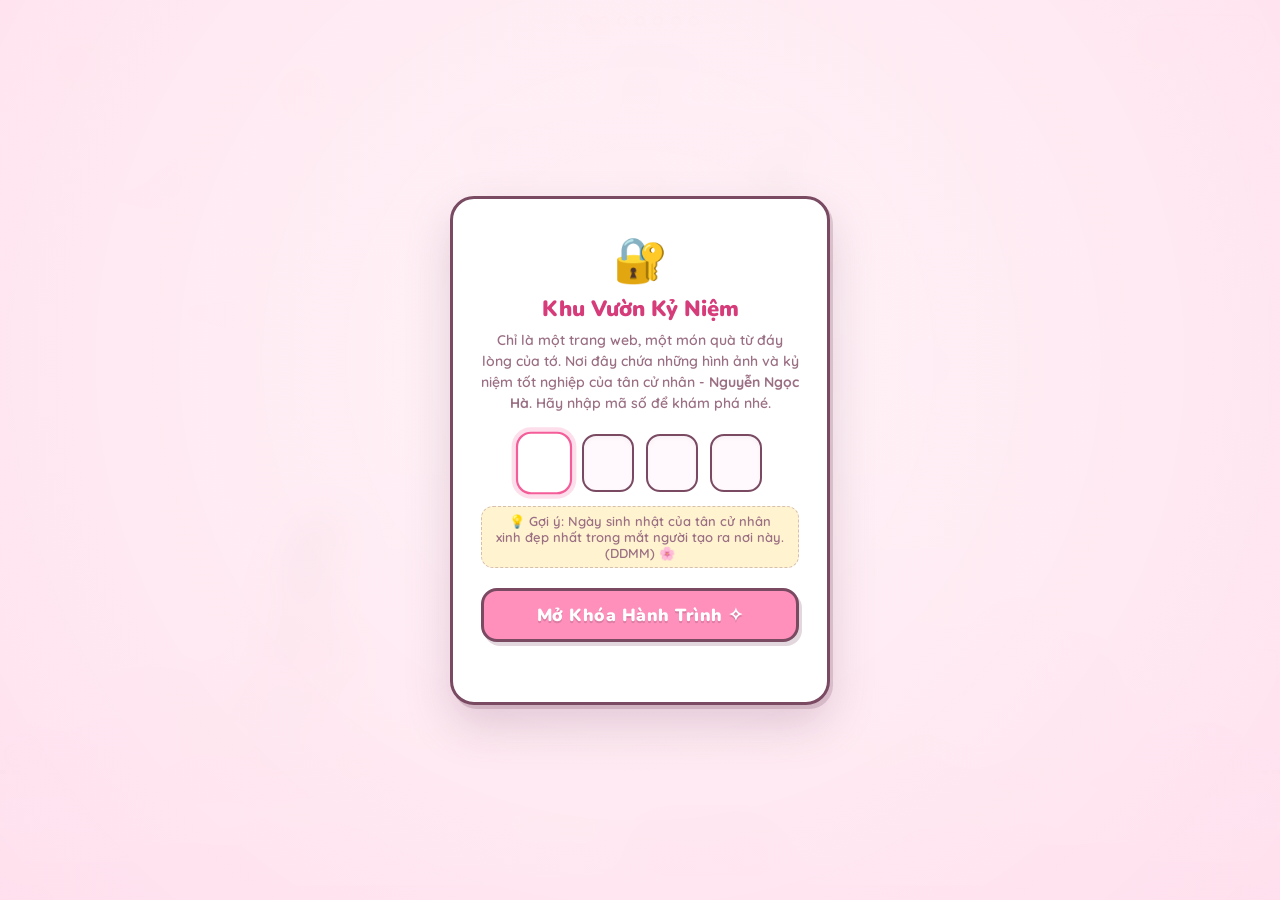
==== index.html @ 5613ce98 "Update 90%" ====
<!DOCTYPE html>
<html lang="vi">
<head>
<meta charset="UTF-8">
<meta name="viewport" content="width=device-width, initial-scale=1.0, maximum-scale=1.0, user-scalable=no">
<title>Chúc mừng tốt nghiệp — Nguyễn Ngọc Hà! 🎓</title>
<script src="photos_bundle.js"></script>
<style>
  @import url('https://fonts.googleapis.com/css2?family=Baloo+2:wght@500;600;700;800&family=Nunito:wght@600;700;800;900&family=Quicksand:wght@500;600;700&display=swap');
  :root{ 
    --rose:#f45d99; --rose-deep:#d63b7a; --ink:#6b3a52; --ink-soft:#9b6f83;
    --ink-line:#7a4a63; --sticker:3px 4px 0 rgba(122,74,99,.22); 
  }
  *{box-sizing:border-box; margin:0; padding:0; -webkit-tap-highlight-color: transparent;}
  html,body{height:100%; width:100%; overflow:hidden;}
  body{ 
    font-family:'Quicksand','Nunito','Segoe UI',system-ui,-apple-system,'Noto Sans',sans-serif; color:var(--ink);
    background:
      radial-gradient(circle at 20% 24%, rgba(255,255,255,.55) 0 2px, transparent 3px) 0 0/28px 28px,
      linear-gradient(180deg,#fff9f4 0%,#ffeef6 46%,#ffe1ee 100%);
    user-select: none; -webkit-user-select: none;
  }
  h1,#title,#bookView h2,.btn,.passcode-btn,.passcode-title{ font-family:'Nunito','Baloo 2','Quicksand',sans-serif; font-weight:800; }
  canvas.fx{position:fixed; inset:0; width:100%; height:100%; pointer-events:none}
  #petals{z-index:2}
  #interactiveCanvas{position:fixed; inset:0; width:100%; height:100%; pointer-events:none; z-index:40}
  #confetti{z-index:45}

  /* ===== Passcode Gate Modal ===== */
  #passcodeGate{
    position:fixed; inset:0; z-index:9999;
    background:radial-gradient(circle at 50% 40%, rgba(255,245,248,0.94), rgba(255,225,238,0.98));
    backdrop-filter:blur(18px); -webkit-backdrop-filter:blur(18px);
    display:flex; flex-direction:column; align-items:center; justify-content:center;
    padding:20px; text-align:center;
    transition:opacity 0.5s ease;
  }
  #passcodeGate.unlocked{
    opacity:0; pointer-events:none;
  }
  .passcode-card{
    background:#fff; border:3px solid var(--ink-line);
    border-radius:24px; padding:32px 28px; width:100%; max-width:380px;
    box-shadow:0 20px 45px rgba(122,74,99,0.22), var(--sticker);
    display:flex; flex-direction:column; align-items:center; position:relative;
    animation:cardPopIn 0.5s cubic-bezier(0.18, 0.9, 0.32, 1.2);
  }
  .passcode-icon{font-size:44px; margin-bottom:8px; animation:lockBounce 2.4s ease-in-out infinite;}
  .passcode-title{font-size:22px; font-weight:900; color:var(--rose-deep); margin-bottom:6px;}
  .passcode-desc{font-size:14px; color:var(--ink-soft); line-height:1.5; margin-bottom:20px; font-weight:600;}
  
  .passcode-input-wrap{
    display:flex; gap:12px; justify-content:center; margin-bottom:14px;
  }
  .pin-digit{
    width:52px; height:58px; font-size:26px; font-weight:800; text-align:center;
    font-family:'Nunito','Quicksand',sans-serif;
    border:2.5px solid var(--ink-line); border-radius:14px; color:var(--rose-deep);
    background:#fff8fc; outline:none; transition:all 0.2s ease;
    box-shadow:inset 0 2px 4px rgba(0,0,0,0.04);
  }
  .pin-digit:focus{
    border-color:var(--rose); background:#fff; transform:scale(1.08);
    box-shadow:0 0 0 4px rgba(244,93,153,0.2);
  }
  .passcode-hint{
    font-size:13px; color:var(--ink-soft); margin-bottom:20px; font-weight:600;
    background:rgba(255,224,138,0.4); padding:6px 14px; border-radius:12px;
    border:1.2px dashed rgba(122,74,99,0.3);
  }
  .passcode-btn{
    width:100%; background:#ff8fbb; color:#fff; font-size:17.5px; font-weight:900;
    padding:12px 20px; border:3px solid var(--ink-line); border-radius:16px;
    cursor:pointer; box-shadow:var(--sticker); transition:all 0.15s ease;
    letter-spacing:0.5px; text-shadow:0 1.5px 0 rgba(122,74,99,.28);
  }
  .passcode-btn:hover{transform:translate(-1px,-2px); box-shadow:5px 7px 0 rgba(122,74,99,.22);}
  .passcode-btn:active{transform:translate(2px,3px); box-shadow:1px 1px 0 rgba(122,74,99,.22);}
  .passcode-err{
    color:#e03131; font-size:13px; font-weight:700; margin-top:10px; min-height:18px;
  }
  .shake{animation:shakeErr 0.45s cubic-bezier(0.36, 0.07, 0.19, 0.97) both;}
  @keyframes shakeErr{
    10%, 90% { transform: translate3d(-2px, 0, 0); }
    20%, 80% { transform: translate3d(4px, 0, 0); }
    30%, 50%, 70% { transform: translate3d(-6px, 0, 0); }
    40%, 60% { transform: translate3d(6px, 0, 0); }
  }
  @keyframes lockBounce{
    0%, 100%{ transform:translateY(0) scale(1); }
    50%{ transform:translateY(-6px) scale(1.05); }
  }
  @keyframes cardPopIn{
    0%{ transform:scale(0.8) translateY(30px); opacity:0; }
    100%{ transform:scale(1) translateY(0); opacity:1; }
  }

  /* ===== World & Multi-layered Parallax Background ===== */
  #world{position:fixed; inset:0; z-index:5}
  
  /* Distant City Skyline (Dãy nhà cao tầng thành phố pastel hiện đại trôi parallax) */
  #citySkyline{
    position:absolute; bottom:126px; left:0; width:200%; height:135px;
    opacity:0.45; z-index:1; pointer-events:none; display:flex; align-items:flex-end;
  }
  #world.moving #citySkyline{animation:cityDrift 36s linear infinite}
  .skyline-track{display:flex; align-items:flex-end; gap:16px; padding-right:16px;}
  .building{
    background:linear-gradient(180deg, #fcd5e5 0%, #f7bed6 100%);
    border:2px solid rgba(122,74,99,0.3); border-bottom:none;
    border-radius:6px 6px 0 0; position:relative;
    box-shadow:inset 0 0 10px rgba(255,255,255,0.6);
  }
  .building::after{
    content:''; position:absolute; inset:8px 6px 0 6px;
    background:repeating-linear-gradient(180deg, #fff 0 4px, transparent 4px 12px),
               repeating-linear-gradient(90deg, #fff 0 5px, transparent 5px 12px);
    opacity:0.6;
  }
  
  /* Distant Pastel Hills (Tầng đồi xa trôi êm ái) */
  #distantHills{
    position:absolute; bottom:125px; left:0; width:240%; height:85px;
    background:
      radial-gradient(ellipse 260px 70px at 15% 100%, #ffd4e5 98%, transparent 100%),
      radial-gradient(ellipse 340px 85px at 45% 100%, #ffe2ee 98%, transparent 100%),
      radial-gradient(ellipse 280px 75px at 75% 100%, #ffd4e5 98%, transparent 100%),
      radial-gradient(ellipse 320px 80px at 105% 100%, #ffe2ee 98%, transparent 100%);
    opacity:0.55; z-index:2; pointer-events:none;
  }
  #world.moving #distantHills{animation:hillsDrift 28s linear infinite}
  
  /* Hàng hoa cỏ trôi đồng bộ theo nhịp bước chân */
  #scenery{position:absolute; bottom:120px; left:0; width:max-content; height:70px; display:flex;
    align-items:flex-end; white-space:nowrap; opacity:.95; will-change:transform; z-index:3;}
  .scenery-track{display:inline-flex; align-items:flex-end; gap:60px; padding-right:60px; font-size:34px;}
  #world.moving #scenery{animation:sceneryLoop 12s linear infinite}
  
  /* Mặt đường và vạch kẻ trắng trôi khớp với bước tiếp đất */
  #road{position:absolute; bottom:0; left:0; right:0; height:130px; z-index:4;
    background:linear-gradient(180deg,#ffd8e6,#ffb8d4 70%,#f09dbf 100%); 
    border-top:4px dashed var(--ink-line);
    box-shadow:inset 0 10px 20px rgba(214,59,122,0.12);}
  #road:before{content:''; position:absolute; top:48px; left:0; right:0; height:6px;
    background:repeating-linear-gradient(90deg,#fff 0 30px,transparent 30px 70px); opacity:.85}
  #world.moving #road:before{animation:roadDash 1.32s linear infinite}

  /* ===== Characters ===== */
  #girl{position:fixed; bottom:118px; left:20%; height:268px; z-index:14; cursor:pointer;
    transition:left 1.6s cubic-bezier(.42,0,.35,1), height .5s ease, opacity .9s ease; touch-action: manipulation;
    transform-origin: 50% 90%; will-change: transform;}
  #girl.grad{height:308px}
  #girl img,#dog img,#crowd img,#arch img{height:100%; display:block;
    filter:drop-shadow(0 10px 10px rgba(214,59,122,.2)); transition: transform 0.2s ease;}
  
  /* Natural walk cycles (Bước đi nhún nhẹ nhàng, khớp chuẩn với 6 khung hình sprite) */
  #girl.walkbob{animation:girlStep .66s linear infinite}
  #dog.walkbob{animation:dogTrot .33s ease-in-out infinite alternate}
  
  #dog{position:fixed; bottom:120px; left:12%; height:110px; z-index:14; cursor:pointer;
    transition:left 1.6s cubic-bezier(.42,0,.35,1); touch-action: manipulation;
    transform-origin: 50% 90%; will-change: transform;}
  #dog.jump{animation:dogHop 0.5s ease;}
  #girl.cheer{animation:girlCheer 0.6s ease;}

  /* Dấu chân 🐾 & bụi hồng bay lên theo từng bước chân */
  .paw{
    position:fixed; z-index:25; pointer-events:none;
    animation:pawFade 1s cubic-bezier(0.2, 0.8, 0.2, 1) forwards;
    filter:drop-shadow(0 2px 4px rgba(214,59,122,0.3));
    user-select:none;
  }
  .paw.dust{
    width:14px; height:14px; border-radius:50%;
    background:radial-gradient(circle, #ff85a2 0%, #ffc2da 45%, rgba(255,194,218,0) 80%);
  }
  @keyframes pawFade{
    0%   { transform: translate(0, 0) scale(0.6) rotate(0deg); opacity: 0.95; }
    40%  { transform: translate(-8px, -6px) scale(1.1) rotate(-8deg); opacity: 0.85; }
    100% { transform: translate(-20px, -18px) scale(1.3) rotate(-15deg); opacity: 0; }
  }

  /* Floating Popups (Barks, Hearts, Cap toss) */
  .pop-tag{
    position:absolute; font-family:'Baloo 2', cursive; font-weight:800;
    pointer-events:none; z-index:35; animation:floatFade 1.2s cubic-bezier(0.2, 0.8, 0.2, 1) forwards;
    white-space:nowrap; text-shadow:0 2px 8px rgba(255,255,255,0.8);
  }
  @keyframes floatFade{
    0%{ transform:translateY(0) scale(0.6); opacity:0; }
    30%{ transform:translateY(-20px) scale(1.1); opacity:1; }
    100%{ transform:translateY(-65px) scale(1); opacity:0; }
  }

  /* ===== Party (arch + crowd + text + University Campus) ===== */
  #party{position:fixed; bottom:0; right:0; width:min(720px,66vw); height:100%; z-index:12;
    transform:translateX(115%); opacity:0; pointer-events:none;
    transition:transform 1.7s cubic-bezier(.3,.7,.3,1), opacity .7s ease}
  #party.show{transform:translateX(0); opacity:1}
  
  /* University Campus Building (Tòa nhà trường đại học ở hậu cảnh) */
  #campusBuilding{
    position:absolute; bottom:128px; left:50%; transform:translateX(-50%);
    width:360px; height:220px; z-index:0; pointer-events:none;
    background:linear-gradient(180deg, #fff0f6 0%, #fbd5e5 100%);
    border:3px solid var(--ink-line); border-bottom:none;
    border-radius:14px 14px 0 0; box-shadow:0 10px 25px rgba(214,59,122,0.15);
  }
  .campus-windows{
    position:absolute; inset:20px 18px 10px 18px; display:grid; grid-template-columns:repeat(5, 1fr); gap:12px;
  }
  .c-win{
    background:#fff; border:2px solid var(--ink-line); border-radius:8px 8px 0 0;
    box-shadow:inset 0 0 4px rgba(214,59,122,0.2);
  }
  
  #arch{position:absolute; bottom:145px; left:50%; transform:translateX(-50%); height:424px; z-index:1}
  #crowd{position:absolute; bottom:118px; left:50%; transform:translateX(-50%); height:300px; z-index:2}
  #archText{position:absolute; bottom:405px; left:50%; transform:translateX(-50%); z-index:3;
    background:#fff; padding:7px 22px; white-space:nowrap;
    border-radius:16px 22px 15px 20px/20px 15px 22px 16px;
    font-weight:800; color:var(--rose-deep); font-size:clamp(16px,2.2vw,24px);
    box-shadow:var(--sticker); border:3px solid var(--ink-line)}
  #giftBook{position:fixed; bottom:190px; left:60%; height:66px; z-index:15; opacity:0; cursor:pointer;
    transition:left 1.4s cubic-bezier(.4,0,.4,1), bottom 1.4s ease, opacity .4s ease, transform .2s ease;
    font-size:52px; filter:drop-shadow(0 8px 10px rgba(214,59,122,.3))}
  #giftBook:hover{transform:scale(1.2) rotate(-8deg);}

  /* ===== Stage text & Floating 3D Milestone Cards ===== */
  #stage{position:fixed; top:0; left:0; right:0; z-index:18; padding:50px 20px 0;
    display:flex; flex-direction:column; align-items:center; text-align:center;
    pointer-events:none; transition:opacity .35s ease}
  #stage.fade{opacity:0}
  
  /* Khung chứa nội dung sân khấu (Trên Desktop giữ nguyên không nền, siêu thoáng) */
  #stageCardWrap{
    display:flex; flex-direction:column; align-items:center; width:100%;
    pointer-events:auto;
  }
  
  .year-badge{display:inline-block; background:#fff; color:var(--rose-deep); font-weight:700;
    padding:4px 16px; border:2px solid var(--ink-line);
    border-radius:14px; font-size:13px; margin-bottom:6px;
    box-shadow:0 2px 4px rgba(122,74,99,0.1)}
  #emoji{font-size:42px; line-height:1; margin-bottom:4px; filter:drop-shadow(0 4px 8px rgba(214,59,122,.2))}
  #label{font-size:11.5px; letter-spacing:2px; text-transform:uppercase; color:var(--rose);
    font-weight:700; margin-bottom:4px}
  #title{font-size:clamp(20px,4vw,34px); color:var(--rose-deep); line-height:1.3; margin-bottom:6px;
    text-shadow:0 2px 0 rgba(255,255,255,.8)}
  #desc{font-size:clamp(13.5px,1.9vw,16px); color:var(--ink-soft); max-width:480px; line-height:1.55}

  /* ===== Responsive Breakpoints (Mobile & Tablet Optimization) ===== */
  @media (max-width: 680px) {
    /* Đưa mây và cầu vồng lên cao, không chạm vào vùng chữ */
    .cloud:nth-child(4){top:2% !important; left:2% !important; width:90px !important; opacity:0.6;}
    .cloud:nth-child(5){display:none !important;} /* Ẩn bớt mây để mobile thoáng đãng */
    .cloud:nth-child(6){top:5% !important; right:3% !important; width:80px !important; opacity:0.5;}
    #sun{width:44px; top:8px; left:8px;}
    #rainbow{width:90px; height:45px; top:8px; right:2%; opacity:0.35;}
    #balloon{display:none;}
    
    #stage{padding-top:44px; padding-left:10px; padding-right:10px;}
    #stage-card-wrap{
      padding:10px 14px 14px; border-radius:20px;
      background:rgba(255, 246, 249, 0.85);
      box-shadow:0 8px 20px rgba(214, 59, 122, 0.1);
    }
    #emoji{font-size:34px; margin-bottom:2px;}
    #label{font-size:10.5px; margin-bottom:3px;}
    #title{font-size:clamp(17px, 4.4vw, 21px); line-height:1.3; margin-bottom:6px;}
    #desc{font-size:13px; line-height:1.45;}
    .year-badge{font-size:11.5px; padding:3px 12px; margin-bottom:4px;}
    
    /* 3D Airplane Banner on Mobile */
    #stageIllustration{margin-top:4px; width:100%;}
    .sky-plane-banner-wrap{transform:scale(0.85); transform-origin:center top;}
    .sky-airplane-leader{right:-64px; top:-16px;}
    .sky-airplane{width:56px; height:38px;}
    .plane-tow-rope{width:22px; height:16px;}
    .plane-banner-body{gap:6px; padding:6px 8px; border-radius:12px;}
    .banner-tail{left:-16px; width:16px; height:22px;}
    .milestone-polaroid{width:82px; height:116px; padding:4px; border-width:2px; border-radius:8px;}
    .milestone-polaroid::before{font-size:10px; top:-6px;}
    
    #album{grid-template-columns:repeat(3,1fr); gap:5px; max-width:300px; margin-top:8px;}
    .photo{font-size:10px; padding:3px;}
    .photo::before{font-size:10px; top:-3px;}
    
    /* Road & Characters */
    #road{height:105px;}
    #scenery{bottom:95px; font-size:24px; gap:40px;}
    #citySkyline{bottom:102px; height:90px; opacity:0.35;}
    #distantHills{bottom:100px; height:65px;}
    #girl{height:190px; bottom:95px; left:16%;}
    #girl.grad{height:220px;}
    #dog{height:76px; bottom:95px; left:6%;}
    #giftBook{bottom:165px; font-size:40px;}
    
    #party{width:92vw;}
    #arch{height:320px; bottom:110px;}
    #crowd{height:195px; bottom:100px;}
    #archText{bottom:315px; font-size:13px; padding:4px 12px;}
    #campusBuilding{width:280px; height:180px; bottom:110px;}
    
    #dots{top:10px; gap:5px;}
    #dots .dot{width:7px; height:7px;}
    #music{top:8px; right:8px; padding:5px 10px; font-size:11.5px;}
    
    .nav{bottom:14px; gap:8px;}
    .btn-primary{font-size:14px; padding:9px 18px;}
    .btn-ghost{font-size:13px; padding:7px 14px;}
    
    /* ===== 3D Book on Mobile Screen ===== */
    #bookView{padding:12px;}
    #bookView h2{font-size:19px; margin-bottom:8px;}
    .book-3d-wrapper{width:92vw; height:75vh; max-height:550px;}
    .rbook-hardcover{inset:-4px -6px -6px -4px; border-radius:14px;}
    .rbook-spine{left:-10px; width:14px;}
    .rbook-pages-stack{right:-4px; width:6px;}
    
    .rbook{
      flex-direction:column; border-radius:10px;
      box-shadow:inset 0 0 20px rgba(107, 58, 82, 0.06);
    }
    .rbook::before{display:none;}
    
    .rleft{
      flex:0 0 72px; padding:6px 12px; flex-direction:row; gap:10px;
      border-right:none; border-bottom:2px dashed rgba(214,59,122,0.2);
      box-shadow:none; justify-content:flex-start;
    }
    .rleft .avatar{width:46px; height:46px; font-size:22px; border-width:2px; flex-shrink:0;}
    .rleft .pname{font-size:14.5px; text-align:left; line-height:1.2;}
    .rleft .pnum{font-size:11px; text-align:left; margin-top:2px;}
    .rleft:hover::before{display:none;}
    
    .rright{
      flex:1; padding:16px 14px; justify-content:space-between;
      overflow-y:auto; -webkit-overflow-scrolling:touch; box-shadow:none;
    }
    .rright .quote{font-size:14px; line-height:1.6; color:var(--ink);}
    .rright .sign{margin-top:10px; font-size:13.5px; font-weight:800; color:var(--rose-deep);}
    .rright .cover-title{font-size:19px; line-height:1.3;}
    .rright .cover-sub{font-size:13px; margin-top:6px; line-height:1.5;}
    
    .page-curl-corner{display:none;}
    .close-book-action-btn{
      margin-top:10px; font-size:13px; padding:6px 16px; align-self:center;
    }
  }

  @media (max-width: 380px) {
    #stage{padding-top:36px;}
    #title{font-size:16px;}
    #desc{font-size:12px;}
    .milestone-polaroid{max-width:130px;}
    .milestone-polaroid img{height:72px;}
    #album{max-width:260px; gap:3px;}
    .btn-primary{padding:7px 14px; font-size:13px;}
    .btn-ghost{padding:7px 10px; font-size:12px;}
    .book-3d-wrapper{height:78vh;}
    .rright .quote{font-size:13px;}
  }
  
  /* ===== Airplane Sky Banner Trailer (Dải Banner 3 ảnh Căn Giữa 100% Tuyệt Đối) ===== */
  #stageIllustration{
    margin-top:14px; display:none; pointer-events:auto;
    perspective:1400px; justify-content:center; align-items:center;
    width:100%; position:relative;
  }
  #stageIllustration.show{display:flex;}
  
  .sky-plane-banner-wrap{
    display:flex; align-items:center; justify-content:center;
    position:relative; transform-style:preserve-3d;
    animation:planeFlyIn 1.1s cubic-bezier(0.16, 1, 0.3, 1) forwards;
  }
  
  /* Dải Banner lụa chứa 3 khung ảnh NẰM ĐÚNG CHÍNH GIỮA MÀN HÌNH */
  .plane-banner-body{
    display:flex; align-items:center; justify-content:center;
    gap:14px; padding:10px 14px;
    background:rgba(255, 255, 255, 0.95);
    border:2.5px solid var(--ink-line);
    border-radius:18px;
    box-shadow:0 16px 36px rgba(122,74,99,0.18), var(--sticker);
    position:relative; transform-style:preserve-3d;
    animation:bannerWave 3.5s ease-in-out infinite;
    backdrop-filter:blur(6px);
  }
  
  /* Chiếc máy bay cánh quạt vintage bay phía trên góc phải kéo dải banner */
  .sky-airplane-leader{
    position:absolute; right:-110px; top:-25px;
    display:flex; align-items:center; pointer-events:none;
    z-index:12;
  }
  
  .sky-airplane{
    width:95px; height:64px; flex-shrink:0; position:relative;
    filter:drop-shadow(0 10px 18px rgba(122,74,99,0.25));
    animation:planeHover 2.6s ease-in-out infinite;
    transform-origin:center;
  }
  .sky-airplane svg{width:100%; height:100%; display:block;}
  .plane-propeller{animation:spinPropeller 0.12s linear infinite; transform-origin:82px 28px;}
  
  /* Dây cáp kéo nối góc banner lên máy bay */
  .plane-tow-rope{
    width:42px; height:24px; position:relative; margin-right:-4px;
    flex-shrink:0; transform:rotate(-8deg);
  }
  .plane-tow-rope svg{width:100%; height:100%; overflow:visible;}
  
  /* Đuôi ruy băng bay phấp phới ở cuối dải banner */
  .banner-tail{
    position:absolute; left:-22px; top:50%; transform:translateY(-50%) rotate(180deg);
    width:24px; height:32px;
  }
  
  .milestone-polaroid{
    background:#fff; padding:6px; border:2.5px solid var(--ink-line);
    border-radius:12px 14px 12px 14px; box-shadow:0 8px 20px rgba(122,74,99,0.15);
    transition:transform 0.28s cubic-bezier(0.2, 0.8, 0.2, 1), box-shadow 0.28s ease;
    width:150px; height:195px; display:flex; flex-direction:column; align-items:center;
    position:relative; cursor:pointer; transform-style:preserve-3d;
    will-change:transform;
  }
  .milestone-polaroid:nth-child(1){ transform:rotate(-3deg); }
  .milestone-polaroid:nth-child(2){ transform:rotate(1deg); }
  .milestone-polaroid:nth-child(3){ transform:rotate(3.5deg); }
  
  /* Hiệu ứng HOVER khung ảnh tách lớp nổi bật 3D */
  .milestone-polaroid:hover{
    transform:scale(1.18) rotate(0deg) translateY(-14px) translateZ(45px) !important;
    box-shadow:0 28px 50px rgba(122,74,99,0.4), 6px 8px 0 rgba(122,74,99,.25);
    z-index:35 !important;
  }
  
  /* Lớp ánh sáng Hologram xà cừ 3D */
  .milestone-polaroid .polaroid-glare{
    position:absolute; inset:0; border-radius:12px 14px 12px 14px;
    background:linear-gradient(135deg, rgba(255,255,255,0.45) 0%, rgba(255,255,255,0) 45%, rgba(255,182,193,0.25) 75%, rgba(255,255,255,0.4) 100%);
    pointer-events:none; z-index:8; opacity:0.6; mix-blend-mode:overlay;
    transition:opacity 0.3s ease;
  }
  
  /* Ghim đính ảnh vào banner */
  .milestone-polaroid::before{
    content:'📌'; position:absolute; top:-8px; left:50%; transform:translateX(-50%) translateZ(16px);
    font-size:13px; z-index:5; filter:drop-shadow(0 2px 3px rgba(0,0,0,0.2));
  }
  
  /* Khung chứa ảnh toàn vẹn */
  .milestone-polaroid .polaroid-img-wrap{
    width:100%; height:100%; flex:1; background:#fdf7fa; border-radius:8px;
    border:1.2px solid rgba(122,74,99,0.15); overflow:hidden;
    display:flex; align-items:center; justify-content:center;
    position:relative; transform:translateZ(6px);
    box-shadow:inset 0 2px 5px rgba(0,0,0,0.06);
  }
  .milestone-polaroid img{
    width:100%; height:100%; object-fit:contain; display:block;
    transition:opacity 0.35s ease;
  }
  
  @keyframes planeFlyIn{
    0%{ transform:translateX(-120%) translateY(20px) rotate(-8deg); opacity:0; }
    100%{ transform:translateX(0) translateY(0) rotate(0deg); opacity:1; }
  }
  @keyframes planeHover{
    0%, 100%{ transform:translateY(0) rotate(1deg); }
    50%{ transform:translateY(-10px) rotate(-2deg); }
  }
  @keyframes bannerWave{
    0%, 100%{ transform:translateY(0) rotate(0.5deg) skewY(0.5deg); }
    50%{ transform:translateY(-8px) rotate(-1deg) skewY(-0.8deg); }
  }
  @keyframes spinPropeller{
    to{ transform:rotate(360deg); }
  }

  /* ===== 3D Coverflow Carousel Album (Triển lãm ảnh kỷ niệm sang trọng) ===== */
  #album{
    display:none; width:min(640px, 94vw); margin-top:14px;
    position:relative; pointer-events:auto; perspective:1400px;
  }
  #album.on{display:flex; flex-direction:column; align-items:center;}
  
  .album-carousel-wrap{
    width:100%; display:flex; align-items:center; justify-content:center;
    position:relative; gap:12px; transform-style:preserve-3d;
  }
  
  .album-track{
    display:flex; gap:18px; overflow-x:auto; padding:16px 20px 24px;
    scroll-snap-type:x mandatory; scroll-behavior:smooth;
    -webkit-overflow-scrolling:touch; width:100%; max-width:580px;
    transform-style:preserve-3d;
  }
  .album-track::-webkit-scrollbar{height:6px;}
  .album-track::-webkit-scrollbar-track{background:rgba(214,59,122,0.08); border-radius:10px;}
  .album-track::-webkit-scrollbar-thumb{background:var(--rose); border-radius:10px;}
  
  .photo{
    flex:0 0 160px; height:210px; background:#fff; border:3px solid var(--ink-line);
    border-radius:16px; scroll-snap-align:center;
    display:flex; flex-direction:column; align-items:center; padding:8px;
    box-shadow:0 14px 26px rgba(122,74,99,0.2), var(--sticker);
    transition:transform .22s cubic-bezier(0.2,0.8,0.2,1), box-shadow .25s ease;
    cursor:pointer; position:relative; transform-style:preserve-3d;
    will-change:transform;
  }
  .photo:nth-child(even){ transform:rotate(2deg) translateZ(4px); }
  .photo:nth-child(odd){ transform:rotate(-2deg) translateZ(0); }
  
  .photo:hover{
    transform:scale(1.12) rotate(0deg) translateY(-10px) translateZ(35px) !important;
    box-shadow:0 26px 44px rgba(122,74,99,0.35), 5px 8px 0 rgba(122,74,99,.26);
    z-index:15 !important;
  }
  .photo::before{
    content:'📌'; position:absolute; top:-8px; left:50%; transform:translateX(-50%) translateZ(16px);
    font-size:14px; z-index:5; filter:drop-shadow(0 2px 4px rgba(0,0,0,0.22));
  }
  
  .photo .photo-img-container{
    width:100%; height:100%; flex:1; background:#fef8fb; border-radius:10px;
    border:1.2px solid rgba(122,74,99,0.15); overflow:hidden;
    display:flex; align-items:center; justify-content:center;
    transform:translateZ(8px);
    box-shadow:inset 0 2px 6px rgba(0,0,0,0.06);
  }
  .photo img{
    width:100%; height:100%; object-fit:contain; display:block;
  }
  
  .album-controls{
    display:flex; gap:10px; margin-top:6px;
  }
  .album-nav-arrow{
    background:#fff; border:2px solid var(--ink-line); color:var(--rose-deep);
    width:32px; height:32px; border-radius:50%; display:flex; align-items:center; justify-content:center;
    font-weight:800; font-size:14px; cursor:pointer; box-shadow:0 2px 6px rgba(0,0,0,0.1);
    transition:transform 0.15s ease, background 0.15s ease;
  }
  .album-nav-arrow:hover{transform:scale(1.1); background:#ffeef5;}
  .album-nav-arrow:active{transform:scale(0.95);}

  /* ===== HUD ===== */
  .btn{cursor:pointer; font-weight:700; color:var(--ink); border:3px solid var(--ink-line);
    border-radius:16px 20px 15px 22px/22px 15px 20px 16px; box-shadow:var(--sticker);
    transition:transform .12s ease, box-shadow .12s ease; touch-action: manipulation;}
  .btn:hover{transform:translate(-1px,-2px) rotate(-1deg); box-shadow:5px 7px 0 rgba(122,74,99,.22)}
  .btn:active{transform:translate(2px,3px); box-shadow:1px 1px 0 rgba(122,74,99,.22)}
  .btn-primary{background:#ff8fbb; color:#fff; font-size:17px; padding:12px 28px;
    text-shadow:0 1.5px 0 rgba(122,74,99,.28)}
  .btn-ghost{background:#fff; color:var(--rose-deep); font-size:15px; padding:10px 22px}
  .btn-ghost:disabled{opacity:.4; cursor:default}
  .btn-ghost:disabled:hover{transform:none; box-shadow:var(--sticker)}
  .nav{position:fixed; bottom:28px; left:50%; transform:translateX(-50%); z-index:30; display:flex; gap:12px; width:max-content}
  
  /* ===== Cute Pastel Volume & Music HUD ===== */
  .audio-hud{
    position:fixed; top:14px; right:14px; z-index:50;
    display:flex; align-items:center; background:#fff;
    border:2.5px solid var(--ink-line); border-radius:24px;
    padding:4px 10px 4px 6px; box-shadow:var(--sticker);
    transition:all 0.25s cubic-bezier(0.2, 0.8, 0.2, 1);
    user-select:none; -webkit-user-select:none;
  }
  .audio-hud:hover{
    box-shadow:4px 6px 0 rgba(122,74,99,.22);
    transform:translateY(-1px);
  }
  .audio-toggle-btn{
    background:none; border:none; outline:none; cursor:pointer;
    display:flex; align-items:center; justify-content:center;
    width:32px; height:32px; border-radius:50%;
    font-size:17px; color:var(--rose-deep);
    transition:transform 0.15s ease, background 0.15s ease;
  }
  .audio-toggle-btn:hover{
    background:#fff0f6; transform:scale(1.12);
  }
  .audio-toggle-btn:active{
    transform:scale(0.92);
  }
  .volume-slider-wrap{
    display:flex; align-items:center; width:74px; margin-left:4px;
    transition:width 0.25s ease;
  }
  .volume-slider{
    -webkit-appearance:none; appearance:none;
    width:100%; height:6px; border-radius:3px;
    background:linear-gradient(to right, #ff8fbb 0%, #ff8fbb 70%, #fbd5e5 70%, #fbd5e5 100%);
    outline:none; cursor:pointer; border:1px solid rgba(122,74,99,0.25);
  }
  .volume-slider::-webkit-slider-thumb{
    -webkit-appearance:none; appearance:none;
    width:15px; height:15px; border-radius:50%;
    background:#fff; border:2px solid var(--rose-deep);
    box-shadow:0 2px 4px rgba(122,74,99,0.3);
    cursor:pointer; transition:transform 0.15s ease;
  }
  .volume-slider::-webkit-slider-thumb:hover{
    transform:scale(1.25); background:#fff0f6;
  }
  .volume-slider::-moz-range-thumb{
    width:15px; height:15px; border-radius:50%;
    background:#fff; border:2px solid var(--rose-deep);
    box-shadow:0 2px 4px rgba(122,74,99,0.3);
    cursor:pointer; transition:transform 0.15s ease;
  }

  #dots{position:fixed; top:16px; left:50%; transform:translateX(-50%); z-index:50; display:flex; gap:8px}
  #dots .dot{width:10px; height:10px; border-radius:50%; background:#fff; border:2px solid var(--ink-line); transition:transform .2s ease, background .2s ease}
  #dots .dot.on{background:var(--rose); transform:scale(1.3)}

  /* ===== Reading book (Enhanced 3D Book with Spine Crease & Shadow) ===== */
  #bookView{position:fixed; inset:0; z-index:25; display:none; flex-direction:column;
    align-items:center; justify-content:center; padding:20px; perspective:2200px;}
  #bookView.on{display:flex}
  #bookView h2{color:var(--rose-deep); font-size:clamp(20px,3vw,30px); margin-bottom:16px; text-align:center; filter:drop-shadow(0 2px 4px rgba(214,59,122,0.2))}
  
  .book-3d-wrapper{
    position:relative; width:min(780px,94vw); height:min(460px,64vh);
    transform-style:preserve-3d; transition:transform 0.4s cubic-bezier(0.2,0.8,0.2,1);
  }
  
  /* Hardcover Outer Shell & Leather Spine */
  .rbook-hardcover{
    position:absolute; inset:-8px -12px -12px -8px;
    background:linear-gradient(135deg, #a63660 0%, #7d1f42 50%, #540e29 100%);
    border-radius:14px 22px 22px 14px;
    box-shadow:0 35px 70px -15px rgba(84, 14, 41, 0.6), 0 15px 30px rgba(0,0,0,0.3);
    z-index:1; transform-style:preserve-3d;
  }
  .rbook-spine{
    position:absolute; top:0; bottom:0; left:-18px; width:22px;
    background:linear-gradient(90deg, #3d091c, #691635 40%, #8a224a 60%, #3d091c 100%);
    border-radius:10px 0 0 10px; box-shadow:inset -2px 0 6px rgba(0,0,0,0.6);
  }
  .rbook-pages-stack{
    position:absolute; right:-6px; top:8px; bottom:8px; width:10px;
    background:repeating-linear-gradient(180deg, #fff 0px, #f5ebd7 2px, #e8dac0 3px, #fff 4px);
    border-radius:0 4px 4px 0; box-shadow:inset 1px 0 3px rgba(0,0,0,0.2);
  }
  
  .rbook{
    position:relative; width:100%; height:100%; display:flex; background:#fdf9f3;
    border-radius:6px 14px 14px 6px; overflow:hidden; z-index:2;
    box-shadow:inset 0 0 40px rgba(107, 58, 82, 0.08); transform-style:preserve-3d;
  }
  
  /* Central Depth Spine Crease (Rãnh mở sách 3D chân thực) */
  .rbook::before{
    content:''; position:absolute; top:0; bottom:0; left:50%; width:16px; transform:translateX(-50%);
    background:linear-gradient(90deg, rgba(0,0,0,0.12) 0%, rgba(0,0,0,0.02) 40%, rgba(0,0,0,0.02) 60%, rgba(0,0,0,0.12) 100%);
    z-index:10; pointer-events:none;
  }
  
  .rleft{
    flex:1; 
    background:radial-gradient(circle at 10% 50%, rgba(0,0,0,0.06) 0%, transparent 80%), linear-gradient(160deg,#fff4f8,#fcf0f5);
    border-right:1px solid rgba(122,74,99,0.15);
    display:flex; flex-direction:column; align-items:center; justify-content:center; padding:24px; gap:14px;
    position:relative; box-shadow:inset -15px 0 25px rgba(0,0,0,0.04);
    cursor:pointer; transition:background 0.3s ease;
  }
  .rleft:hover{background:linear-gradient(160deg,#fff0f6,#fbe5ee);}
  .rleft:hover::before{
    content:'‹ Lật về trước'; position:absolute; bottom:14px; left:16px;
    font-size:12px; font-weight:700; color:var(--rose); background:rgba(255,255,255,0.9);
    padding:3px 10px; border-radius:12px; border:1px solid rgba(214,59,122,0.2);
    box-shadow:0 2px 6px rgba(0,0,0,0.08); z-index:15; pointer-events:none;
  }
  .rleft::after{
    content:''; position:absolute; top:12px; bottom:12px; right:12px; left:12px;
    border:1px dashed rgba(214,59,122,0.2); border-radius:6px; pointer-events:none;
  }
  
  .avatar{width:96px; height:96px; border-radius:50%; background:#fff; display:flex; align-items:center;
    justify-content:center; font-size:46px; box-shadow:0 8px 18px rgba(214,59,122,.2); border:3.5px solid #fff;}
  .rleft .pname{font-weight:800; color:var(--rose-deep); font-size:20px; text-align:center}
  .rleft .pnum{font-size:13px; color:var(--ink-soft); letter-spacing:1px}
  
  /* Right Page */
  .rright{
    flex:1.15; padding:34px 30px; display:flex; flex-direction:column; justify-content:center;
    transform-origin:left center; 
    transition:transform .4s cubic-bezier(0.25, 1, 0.35, 1), filter .4s ease, box-shadow .4s ease; 
    backface-visibility:hidden; background:linear-gradient(180deg, #fffdfa 0%, #faf3eb 100%);
    position:relative; box-shadow:inset 15px 0 25px rgba(0,0,0,0.04);
    cursor:pointer;
  }
  .rright:hover{transform:rotateY(-4deg);}
  .rright:hover::before{
    content: attr(data-hint); position:absolute; bottom:14px; right:48px;
    font-size:12px; font-weight:700; color:var(--rose-deep); background:rgba(255,255,255,0.9);
    padding:3px 10px; border-radius:12px; border:1px solid rgba(214,59,122,0.25);
    box-shadow:0 2px 6px rgba(0,0,0,0.08); z-index:15; pointer-events:none;
  }
  
  .page-curl-corner{
    position:absolute; bottom:0; right:0; width:34px; height:34px;
    background:linear-gradient(135deg, transparent 50%, #f0dec5 51%, #fffdfa 100%);
    border-radius:0 0 14px 0;
    transition:width 0.25s ease, height 0.25s ease;
    z-index:12; pointer-events:none;
  }
  .rright:hover .page-curl-corner{width:48px; height:48px;}
  
  .rright .quote{font-size:clamp(15px,2.2vw,19px); line-height:1.7; color:var(--ink); font-style:italic;}
  .rright .sign{margin-top:18px; text-align:right; color:var(--rose-deep); font-weight:800; font-size:16px;}
  .rright .cover-title{font-size:clamp(24px,3.4vw,32px); font-weight:800; color:var(--rose-deep); text-align:center}
  .rright .cover-sub{margin-top:12px; text-align:center; color:var(--ink-soft); font-size:15px;}
  
  .close-book-action-btn{
    margin-top:16px; background:#ff8fbb; color:#fff;
    border:2.5px solid var(--ink-line); border-radius:16px; padding:8px 22px; font-family:'Baloo 2', cursive;
    font-weight:800; font-size:15px; cursor:pointer; box-shadow:var(--sticker);
    transition:transform 0.15s ease; align-self:center;
  }
  .close-book-action-btn:hover{transform:translate(-1px,-2px);}
  
  .page-curl-corner{
    position:absolute; bottom:0; right:0; width:36px; height:36px;
    background:linear-gradient(135deg, transparent 50%, #f0dec5 51%, #fffdfa 100%);
    border-radius:0 0 14px 0; box-shadow:-3px -3px 6px rgba(0,0,0,0.08);
    transition:width 0.3s cubic-bezier(0.2,0.8,0.2,1), height 0.3s cubic-bezier(0.2,0.8,0.2,1);
    z-index:12; pointer-events:none;
  }
  .page-curl-corner::before{
    content:''; position:absolute; bottom:0; right:0; width:0; height:0;
    border-style:solid; border-width:0 0 28px 28px;
    border-color:transparent transparent #e6cfb3 transparent;
    transition:border-width 0.3s ease;
  }
  .rright:hover .page-curl-corner{
    width:52px; height:52px;
  }
  .rright:hover .page-curl-corner::before{
    border-width:0 0 42px 42px;
  }
  .rright:hover{
    transform:rotateY(-6deg) translateZ(4px);
    box-shadow:inset 15px 0 25px rgba(0,0,0,0.04), -12px 10px 24px rgba(107, 58, 82, 0.12);
  }
  .rright:hover::before{
    content: attr(data-hint); position:absolute; bottom:14px; right:48px;
    font-size:12px; font-weight:700; color:var(--rose-deep); background:rgba(255,255,255,0.9);
    padding:3px 10px; border-radius:12px; border:1px solid rgba(214,59,122,0.25);
    box-shadow:0 2px 6px rgba(0,0,0,0.08); z-index:15; pointer-events:none;
  }
  .rright::after{
    content:''; position:absolute; top:12px; bottom:12px; right:12px; left:12px;
    border:1px dashed rgba(214,59,122,0.2); border-radius:6px; pointer-events:none;
  }
  .rright .quote{font-size:clamp(15px,2.1vw,19px); line-height:1.7; color:var(--ink); font-style:italic; z-index:2}
  .rright .sign{margin-top:18px; text-align:right; color:var(--rose-deep); font-weight:800; font-size:16px; z-index:2}
  .rright .cover-title{font-size:clamp(24px,3.4vw,32px); font-weight:800; color:var(--rose-deep); text-align:center; z-index:2}
  .rright .cover-sub{margin-top:12px; text-align:center; color:var(--ink-soft); font-size:15px; z-index:2}
  
  /* Bìa trước (Front Cover) */
  .rright.is-frontcover{
    background:linear-gradient(145deg, #8a244c 0%, #631434 60%, #4a0c24 100%);
    color:#fff; box-shadow:inset 0 0 30px rgba(0,0,0,0.5);
  }
  .rright.is-frontcover .cover-title{color:#ffe08a; text-shadow:0 2px 8px rgba(0,0,0,0.5);}
  .rright.is-frontcover .cover-sub{color:#ffd2e2;}
  
  /* Bìa sau (Back Cover) */
  .rright.is-backcover{
    background:linear-gradient(145deg, #8a244c 0%, #631434 60%, #4a0c24 100%);
    color:#fff; box-shadow:inset 0 0 30px rgba(0,0,0,0.5);
  }
  .rright.is-backcover .cover-title{
    color:#ffe08a; text-shadow:0 2px 8px rgba(0,0,0,0.5); font-size:clamp(22px,3vw,30px);
  }
  .rright.is-backcover .cover-sub{
    color:#ffd2e2; font-size:14px; line-height:1.6;
  }
  .backcover-badge{
    margin:12px auto 6px; width:64px; height:64px; border-radius:50%;
    background:linear-gradient(135deg, #ffd700, #ffa502); display:flex; align-items:center; justify-content:center;
    font-size:32px; box-shadow:0 4px 15px rgba(0,0,0,0.3); border:2.5px solid #fff;
  }
  .close-book-action-btn{
    margin-top:14px; background:linear-gradient(135deg, #ffd700, #ffa502); color:#4a0c24;
    border:2px solid #fff; border-radius:20px; padding:8px 20px; font-family:'Baloo 2', cursive;
    font-weight:800; font-size:14px; cursor:pointer; box-shadow:0 4px 12px rgba(0,0,0,0.3);
    transition:transform 0.15s ease; align-self:center;
  }
  .close-book-action-btn:hover{transform:scale(1.06);}

  /* Lightbox for zooming photos */
  #lightbox{
    position:fixed; inset:0; background:rgba(107,58,82,0.85); backdrop-filter:blur(6px);
    z-index:100; display:none; align-items:center; justify-content:center; padding:20px;
  }
  #lightbox.active{display:flex;}
  #lightboxImg{max-width:90vw; max-height:80vh; border-radius:18px; border:4px solid #fff; box-shadow:0 15px 35px rgba(0,0,0,0.3);}

  /* hide world while reading */
  body.reading #world, body.reading #stage, body.reading #girl, body.reading #dog,
  body.reading #party, body.reading #giftBook{ display:none !important }

  /* ===== Hand-drawn sky ===== */
  #sky{position:fixed; inset:0; z-index:3; pointer-events:none}
  #sun{position:absolute; top:24px; left:36px; width:74px; filter:drop-shadow(2px 3px 0 rgba(122,74,99,.14))}
  #sun svg{width:100%; height:auto; animation:spin 34s linear infinite; transform-origin:50% 50%}
  .cloud{position:absolute; filter:drop-shadow(2px 4px 0 rgba(122,74,99,.10)); animation:drift 16s ease-in-out infinite}
  .cloud svg{width:100%; height:auto; display:block}

  @keyframes bob{from{transform:translateY(0)}to{transform:translateY(-8px)}}
  @keyframes roadDash{from{background-position:0 0}to{background-position:-100px 0}}
  @keyframes sceneryLoop{from{transform:translateX(0)}to{transform:translateX(-50%)}}
  @keyframes hillsDrift{from{transform:translateX(0)}to{transform:translateX(-50%)}}
  @keyframes cityDrift{from{transform:translateX(0)}to{transform:translateX(-50%)}}
  @keyframes drift{0%,100%{transform:translate(0,0)}50%{transform:translate(26px,-10px)}}
  @keyframes spin{to{transform:rotate(360deg)}}
  @keyframes balloonFloat{0%,100%{transform:translateY(0) rotate(-2deg)}50%{transform:translateY(-16px) rotate(2deg)}}
  
  /* Hand-drawn Rainbow & Hot Air Balloon */
  #rainbow{
    position:absolute; top:28px; right:8%; width:160px; height:80px; opacity:0.45;
    pointer-events:none; z-index:3;
  }
  #balloon{
    position:absolute; top:75px; left:22%; font-size:32px; opacity:0.8;
    animation:balloonFloat 6s ease-in-out infinite; pointer-events:none; z-index:3;
    filter:drop-shadow(2px 4px 0 rgba(122,74,99,0.1));
  }
  
  /* Walking dynamics (Nhún bước đi tự nhiên, duyên dáng và thanh thoát) */
  @keyframes girlStep{
    0%   { transform: translateY(0px) rotate(-0.4deg); }
    25%  { transform: translateY(-4px) rotate(-0.1deg); }
    50%  { transform: translateY(-7px) rotate(0.2deg); }
    75%  { transform: translateY(-3px) rotate(0.4deg); }
    100% { transform: translateY(0px) rotate(-0.4deg); }
  }
  @keyframes dogTrot{
    0%   { transform: translateY(0px) rotate(0deg); }
    50%  { transform: translateY(-5px) rotate(-1.5deg); }
    100% { transform: translateY(0px) rotate(0deg); }
  }
  @keyframes dogHop{0%,100%{transform:translateY(0) rotate(0deg)} 50%{transform:translateY(-28px) rotate(-12deg) scale(1.1)}}
  @keyframes girlCheer{0%,100%{transform:translateY(0) scale(1)} 50%{transform:translateY(-22px) scale(1.06)}}

  /* hide HUD while reading book to prevent overlapping on mobile */
  body.reading #world, body.reading #stage, body.reading #girl, body.reading #dog,
  body.reading #party, body.reading #giftBook{ display:none !important }
  body.reading .nav{ display:none !important; }

  /* ===== Responsive Breakpoints (Mobile & Tablet Optimization) ===== */
  @media (max-width: 680px) {
    /* Đưa mây lên cao không chạm vùng chữ */
    .cloud:nth-child(4){top:2% !important; left:2% !important; width:85px !important; opacity:0.5;}
    .cloud:nth-child(5){display:none !important;}
    .cloud:nth-child(6){top:4% !important; right:2% !important; width:80px !important; opacity:0.45;}
    #sun{width:42px; top:8px; left:8px;}
    #rainbow{width:85px; height:42px; top:8px; right:2%; opacity:0.3;}
    #balloon{display:none;}
    
    #stage{padding-top:40px; padding-left:12px; padding-right:12px;}
    #stageCardWrap{
      padding:10px 14px 12px; border-radius:18px;
      background:rgba(255, 245, 248, 0.88);
      backdrop-filter:blur(8px); -webkit-backdrop-filter:blur(8px);
      border:2px solid rgba(255, 255, 255, 0.95);
      box-shadow:0 8px 20px rgba(214, 59, 122, 0.12);
      max-width:92vw;
    }
    #emoji{font-size:32px; margin-bottom:2px;}
    #label{font-size:10.5px; margin-bottom:2px;}
    #title{font-size:clamp(16.5px, 4.4vw, 20.5px); line-height:1.28; margin-bottom:4px;}
    #desc{font-size:12.8px; line-height:1.45;}
    .year-badge{font-size:11px; padding:2px 10px; margin-bottom:3px;}
    
    /* 3D Polaroid & Album on Mobile */
    #stageIllustration{margin-top:8px;}
    .milestone-polaroid{max-width:145px; padding:5px 5px 12px 5px;}
    .milestone-polaroid img{height:80px;}
    .milestone-polaroid-caption{font-size:10.5px; margin-top:3px;}
    
    #album{grid-template-columns:repeat(3,1fr); gap:5px; max-width:290px; margin-top:8px;}
    .photo{font-size:9.5px; padding:3px;}
    .photo::before{font-size:10px; top:-3px;}
    
    /* Road & Characters */
    #road{height:105px;}
    #scenery{bottom:95px; font-size:24px; gap:40px;}
    #citySkyline{bottom:102px; height:90px; opacity:0.35;}
    #distantHills{bottom:100px; height:65px;}
    #girl{height:190px; bottom:95px; left:16%;}
    #girl.grad{height:220px;}
    #dog{height:76px; bottom:95px; left:6%;}
    #giftBook{bottom:165px; font-size:40px;}
    
    #party{width:92vw;}
    #arch{height:320px; bottom:110px;}
    #crowd{height:195px; bottom:100px;}
    #archText{bottom:315px; font-size:13px; padding:4px 12px;}
    #campusBuilding{width:280px; height:180px; bottom:110px;}
    
    #dots{top:10px; gap:5px;}
    #dots .dot{width:7px; height:7px;}
    #music{top:8px; right:8px; padding:5px 10px; font-size:11.5px;}
    
    .nav{bottom:14px; gap:8px;}
    .btn-primary{font-size:14px; padding:9px 18px;}
    .btn-ghost{font-size:13px; padding:7px 14px;}
    
    /* ===== 3D Book on Mobile Screen ===== */
    #bookView{padding:12px;}
    #bookView h2{font-size:19px; margin-bottom:8px;}
    .book-3d-wrapper{width:92vw; height:75vh; max-height:550px;}
    .rbook-hardcover{inset:-4px -6px -6px -4px; border-radius:14px;}
    .rbook-spine{left:-10px; width:14px;}
    .rbook-pages-stack{right:-4px; width:6px;}
    
    .rbook{
      flex-direction:column; border-radius:10px;
      box-shadow:inset 0 0 20px rgba(107, 58, 82, 0.06);
    }
    .rbook::before{display:none;}
    
    .rleft{
      flex:0 0 72px; padding:6px 12px; flex-direction:row; gap:10px;
      border-right:none; border-bottom:2px dashed rgba(214,59,122,0.2);
      box-shadow:none; justify-content:flex-start;
    }
    .rleft .avatar{width:46px; height:46px; font-size:22px; border-width:2px; flex-shrink:0;}
    .rleft .pname{font-size:14.5px; text-align:left; line-height:1.2;}
    .rleft .pnum{font-size:11px; text-align:left; margin-top:2px;}
    .rleft:hover::before{display:none;}
    
    .rright{
      flex:1; padding:16px 14px; justify-content:space-between;
      overflow-y:auto; -webkit-overflow-scrolling:touch; box-shadow:none;
    }
    .rright .quote{font-size:14px; line-height:1.6; color:var(--ink);}
    .rright .sign{margin-top:10px; font-size:13.5px; font-weight:800; color:var(--rose-deep);}
    .rright .cover-title{font-size:19px; line-height:1.3;}
    .rright .cover-sub{font-size:13px; margin-top:6px; line-height:1.5;}
    
    .page-curl-corner{display:none;}
    .close-book-action-btn{
      margin-top:10px; font-size:13px; padding:6px 16px; align-self:center;
    }
  }

  @media (max-width: 380px) {
    #stage{padding-top:34px;}
    #title{font-size:16px;}
    #desc{font-size:12px;}
    .milestone-polaroid{max-width:130px;}
    .milestone-polaroid img{height:72px;}
    #album{max-width:250px; gap:3px;}
    .btn-primary{padding:7px 14px; font-size:13px;}
    .btn-ghost{padding:7px 10px; font-size:12px;}
    .book-3d-wrapper{height:78vh;}
    .rright .quote{font-size:13px;}
  }
</style>
</head>
<body>
<!-- Passcode Security Gate Modal -->
<div id="passcodeGate">
  <div class="passcode-card" id="passcodeCard">
    <div class="passcode-icon">🔐</div>
    <h2 class="passcode-title">Khu Vườn Kỷ Niệm</h2>
    <p class="passcode-desc">Chỉ là một trang web, một món quà từ đáy lòng của tớ. Nơi đây chứa những hình ảnh và kỷ niệm tốt nghiệp của tân cử nhân - <strong>Nguyễn Ngọc Hà</strong>. Hãy nhập mã số để khám phá nhé.</p>
    
    <div class="passcode-input-wrap">
      <input type="text" maxlength="1" class="pin-digit" id="pin0" inputmode="numeric" pattern="[0-9]*" autocomplete="off" autofocus>
      <input type="text" maxlength="1" class="pin-digit" id="pin1" inputmode="numeric" pattern="[0-9]*" autocomplete="off">
      <input type="text" maxlength="1" class="pin-digit" id="pin2" inputmode="numeric" pattern="[0-9]*" autocomplete="off">
      <input type="text" maxlength="1" class="pin-digit" id="pin3" inputmode="numeric" pattern="[0-9]*" autocomplete="off">
    </div>
    
    <div class="passcode-hint">💡 Gợi ý: Ngày sinh nhật của tân cử nhân xinh đẹp nhất trong mắt người tạo ra nơi này. (DDMM) 🌸</div>
    <button class="passcode-btn" id="unlockBtn">Mở Khóa Hành Trình ✧</button>
    <div class="passcode-err" id="passcodeErr"></div>
  </div>
</div>

<canvas id="petals" class="fx"></canvas>
<canvas id="interactiveCanvas" class="fx"></canvas>
<canvas id="confetti" class="fx"></canvas>
<canvas id="petalWipe" class="fx" style="z-index:200; display:none;"></canvas>

<div id="sky">
  <div id="sun"><svg viewBox="0 0 90 90"><g stroke="#7a4a63" stroke-width="3.2" stroke-linecap="round"><line x1="45" y1="4" x2="45" y2="16"/><line x1="45" y1="74" x2="45" y2="86"/><line x1="4" y1="45" x2="16" y2="45"/><line x1="74" y1="45" x2="86" y2="45"/><line x1="15" y1="15" x2="24" y2="24"/><line x1="66" y1="66" x2="75" y2="75"/><line x1="75" y1="15" x2="66" y2="24"/><line x1="24" y1="66" x2="15" y2="75"/></g><circle cx="45" cy="45" r="18" fill="#ffe08a" stroke="#7a4a63" stroke-width="3.2"/></svg></div>
  <div id="rainbow"><svg viewBox="0 0 160 80"><path d="M 10 75 A 70 70 0 0 1 150 75" fill="none" stroke="#ffb3c6" stroke-width="6" stroke-linecap="round"/><path d="M 18 75 A 62 62 0 0 1 142 75" fill="none" stroke="#ffe08a" stroke-width="6" stroke-linecap="round"/><path d="M 26 75 A 54 54 0 0 1 134 75" fill="none" stroke="#bbf2f6" stroke-width="6" stroke-linecap="round"/></svg></div>
  <div id="balloon">🎈</div>
  <div class="cloud" style="top:13%; left:5%; width:150px; animation-delay:0s"><svg viewBox="0 0 130 70"><path d="M35 60 C15 60 10 38 28 34 C26 16 52 10 58 26 C66 12 92 16 90 34 C112 32 116 58 96 60 Z" fill="#fff" stroke="#7a4a63" stroke-width="3" stroke-linejoin="round"/></svg></div>
  <div class="cloud" style="top:16%; right:6%; width:120px; animation-delay:2.5s"><svg viewBox="0 0 130 70"><path d="M35 60 C15 60 10 38 28 34 C26 16 52 10 58 26 C66 12 92 16 90 34 C112 32 116 58 96 60 Z" fill="#fff" stroke="#7a4a63" stroke-width="3" stroke-linejoin="round"/></svg></div>
  <div class="cloud" style="top:31%; left:13%; width:96px; animation-delay:4s"><svg viewBox="0 0 130 70"><path d="M35 60 C15 60 10 38 28 34 C26 16 52 10 58 26 C66 12 92 16 90 34 C112 32 116 58 96 60 Z" fill="#fff" stroke="#7a4a63" stroke-width="3" stroke-linejoin="round"/></svg></div>
</div>

<div id="dots"></div>

<!-- Cute Pastel Volume & Music HUD -->
<div class="audio-hud" id="audioHud" title="Điều chỉnh âm lượng & bật/tắt nhạc">
  <button class="audio-toggle-btn" id="audioToggleBtn" title="Bật/Tắt âm thanh">🔊</button>
  <div class="volume-slider-wrap">
    <input type="range" class="volume-slider" id="volumeSlider" min="0" max="1" step="0.01" value="0.7" title="Âm lượng">
  </div>
</div>

<audio id="bgMusic" src="music.mp3" loop preload="auto"></audio>

<div id="world">
  <div id="citySkyline"></div>
  <div id="distantHills"></div>
  <div id="scenery"></div>
  <div id="road"></div>
</div>

<div id="party">
  <div id="campusBuilding">
    <div class="campus-windows">
      <div class="c-win"></div><div class="c-win"></div><div class="c-win"></div><div class="c-win"></div><div class="c-win"></div>
      <div class="c-win"></div><div class="c-win"></div><div class="c-win"></div><div class="c-win"></div><div class="c-win"></div>
    </div>
  </div>
  <div id="arch"><img src="images/arch.png" alt=""></div>
  <div id="archText">Happy Graduation! 🎓</div>
  <div id="crowd"><img id="crowdImg" src="images/crowd1.png" alt=""></div>
</div>

<div id="dog" title="Nhấn vào cún để vui đùa! 🐶"><img id="dogImg" src="images/dog1.png" alt=""></div>
<div id="girl" title="Nhấn vào cô gái để cổ vũ! 🌸"><img id="girlImg" src="images/girl1.png" alt=""></div>
<div id="giftBook" title="Bấm để mở sổ tay lời chúc 📖">📕</div>

<div id="stage">
  <div id="stageCardWrap">
    <div id="label"></div>
    <div id="badge" class="year-badge" style="display:none"></div>
    <div id="emoji"></div>
    <h1 id="title"></h1>
    <p id="desc"></p>
    <div id="stageIllustration"></div>
    <div id="album"></div>
  </div>
</div>

<div id="bookView">
  <h2 id="bookTitle">Sổ tay lời chúc 💕</h2>
  <div class="book-3d-wrapper" id="book3dWrapper">
    <!-- 3D Hardcover Outer Shell & Leather Spine (Gáy sách da) -->
    <div class="rbook-hardcover">
      <div class="rbook-spine"></div>
      <div class="rbook-pages-stack"></div>
    </div>
    
    <!-- Opened Book Interior -->
    <div class="rbook" id="rbookInner">
      <div class="rleft">
        <div class="avatar" id="pAvatar">🌸</div>
        <div class="pname" id="pName"></div>
        <div class="pnum" id="pNum"></div>
      </div>
      <div class="rright" id="rRight"></div>
    </div>
  </div>
</div>

<div id="lightbox" onclick="this.classList.remove('active')">
  <img id="lightboxImg" src="" alt="Ảnh kỷ niệm">
</div>

<div class="nav">
  <button id="prevBtn" class="btn btn-ghost">← Quay lại</button>
  <button id="nextBtn" class="btn btn-primary">Bắt đầu ✧</button>
</div>

<script>
/* ================= NỘI DUNG CÓ THỂ CHỈNH SỬA ================= */
const CONFIG = {
  friendName: "Nguyễn Ngọc Hà",
  major: "Tài chính ngân hàng",
  milestones: [
    { emoji:"🎒", year:"Năm nhất", title:"Ngày đầu bước vào đại học", desc:"Cô sinh viên Tài chính ngân hàng năm nhất rụt rè, háo hức với giảng đường mới và những người bạn mới." },
    { emoji:"📚", year:"Những năm tháng đại học", title:"Thanh xuân trên giảng đường", desc:"Bao đêm ôn thi, bao lần chạy deadline, bao kỷ niệm bên bạn bè — tất cả đã tạo nên một hành trình tuyệt vời. Thật tiếc khi không thể góp mặt cùng cậu trong tất cả những khoảnh khắc đó, nhưng cũng rất vui khi biết cậu đã có những kỉ niệm đẹp. " },
    { emoji:"🎓", year:"Ngày tốt nghiệp", title:"Khoảnh khắc đã ngóng chờ bấy lâu", desc:"Hôm nay, cậu đã chính thức tốt nghiệp mái trường đại học, trở thành một Tân cử nhân Tài chính ngân hàng đầy mạnh mẽ, sẵn sàng để tiến tiếp. Chúc mừng Hà nhé! 🎉" }
  ],
  showAlbum: true,
  photos: [
    "photos/Ha_1.jpg",
    "photos/Ha_2.jpg",
    "photos/Ha_3.jpg",
    "photos/Ha_4.jpg",
    "photos/Ha_5.jpg",
    "photos/Ha_6.jpg",
    "photos/Ha_7.jpg",
    "photos/Ha_8.jpg",
    "photos/Ha_9.jpg",
    "photos/Ha_10.jpg",
    "photos/Ha_11.png",
    "photos/Ha_12.jpg",
    "photos/Ha_13.jpg",
    "photos/Ha_14.jpg",
    "photos/Ha_15.jpg",
    "photos/Ha_16.jpg",
    "photos/Ha_17.jpg",
    "photos/Ha_18.jpg",
    "photos/Ha_19.jpg"
  ],
  messages: [
    { name:"Người bạn thân", emoji:"💞", text:"Chúc mừng Hà đã tốt nghiệp xuất sắc! Tớ tự hào về cậu lắm. Cảm ơn vì đã luôn ở bên tớ suốt những năm tháng đại học." },
    { name:"Lớp trưởng NEU", emoji:"🌟", text:"Hành trình Tài chính ngân hàng mới đang chờ phía trước, cứ tự tin tỏa sáng nhé. Chúc cậu thành công rực rỡ!" },
    { name:"Bạn cùng bàn", emoji:"📚", text:"Nhớ những ngày cùng nhau thức khuya ôn thi, chia nhau từng cốc trà sữa ghê. Giờ tụi mình đã làm được rồi đó!" },
    { name:"Hội bạn thân cưng xỉu", emoji:"🌸", text:"Chúc tân cử nhân xinh đẹp của tụi mình luôn rạng rỡ, hạnh phúc và sớm đạt được mọi ước mơ nhé. Love you!" }
  ]
};
/* =============================================================== */

const $ = id => document.getElementById(id);
const world=$('world'), girl=$('girl'), girlImg=$('girlImg'), dog=$('dog'), dogImg=$('dogImg');
const party=$('party'), crowdImg=$('crowdImg'), gift=$('giftBook'), stage=$('stage'), album=$('album');
const nextBtn=$('nextBtn'), prevBtn=$('prevBtn'), lightbox=$('lightbox'), lightboxImg=$('lightboxImg');

/* Sound synthesizer engine */
let actx = null;
function initAudio(){ if(!actx) actx = new (window.AudioContext||window.webkitAudioContext)(); if(actx.state==='suspended') actx.resume(); }

function playBeep(freq, type='sine', duration=0.15, gain=0.1){
  try {
    initAudio();
    const osc = actx.createOscillator();
    const g = actx.createGain();
    osc.type = type;
    osc.frequency.setValueAtTime(freq, actx.currentTime);
    g.gain.setValueAtTime(gain, actx.currentTime);
    g.gain.exponentialRampToValueAtTime(0.001, actx.currentTime + duration);
    osc.connect(g); g.connect(actx.destination);
    osc.start(); osc.stop(actx.currentTime + duration);
  } catch(e){}
}

function playBarkSound(){
  try {
    initAudio();
    playBeep(480, 'triangle', 0.08, 0.15);
    setTimeout(() => playBeep(380, 'sine', 0.12, 0.12), 90);
  } catch(e){}
}

function playPageSound(){
  try {
    initAudio();
    playBeep(800, 'triangle', 0.06, 0.05);
  } catch(e){}
}

/* ============================================================================
   INSTANT IN-MEMORY BUNDLE DECRYPTION ENGINE (AES-256-GCM)
   - Toàn bộ ảnh được mã hóa an toàn trong file photos_bundle.js
   - Khi nhập '2909', toàn bộ ảnh được giải mã ngay trong RAM chỉ trong 0.05s!
   - Không lo lỗi mạng, không bị GitHub Pages chặn file.
============================================================================ */
const DECRYPTED_CACHE = {};
const CRYPTO_SALT = "GraduationTribute_Salt_NgocHa_2026";
let isGateUnlocked = false;

async function deriveKeyFromPasscode(passcode) {
  const enc = new TextEncoder();
  const keyMaterial = await crypto.subtle.importKey(
    "raw", enc.encode(passcode), { name: "PBKDF2" }, false, ["deriveKey"]
  );
  return crypto.subtle.deriveKey(
    {
      name: "PBKDF2",
      salt: enc.encode(CRYPTO_SALT),
      iterations: 100000,
      hash: "SHA-256"
    },
    keyMaterial,
    { name: "AES-GCM", length: 256 },
    false,
    ["decrypt"]
  );
}

function base64ToUint8Array(base64) {
  const binaryString = atob(base64);
  const bytes = new Uint8Array(binaryString.length);
  for (let i = 0; i < binaryString.length; i++) {
    bytes[i] = binaryString.charCodeAt(i);
  }
  return bytes;
}

async function decryptSinglePayload(base64Payload, key) {
  const data = base64ToUint8Array(base64Payload);
  const iv = data.slice(0, 12);
  const tag = data.slice(12, 28);
  const cipherText = data.slice(28);
  
  const combined = new Uint8Array(cipherText.length + tag.length);
  combined.set(cipherText, 0);
  combined.set(tag, cipherText.length);
  
  const decryptedBuf = await crypto.subtle.decrypt(
    { name: "AES-GCM", iv: iv, tagLength: 128 },
    key,
    combined
  );
  
  const decBytes = new Uint8Array(decryptedBuf);
  // Find delimiter ':::'
  let delimIdx = -1;
  for (let i = 0; i < Math.min(40, decBytes.length - 2); i++) {
    if (decBytes[i] === 58 && decBytes[i+1] === 58 && decBytes[i+2] === 58) {
      delimIdx = i;
      break;
    }
  }
  
  let mime = 'image/jpeg';
  let imgBytes = decBytes;
  if (delimIdx !== -1) {
    mime = new TextDecoder().decode(decBytes.slice(0, delimIdx));
    imgBytes = decBytes.slice(delimIdx + 3);
  }
  
  const blob = new Blob([imgBytes], { type: mime });
  return URL.createObjectURL(blob);
}

function getResolvedPhotoUrl(filenameOrPath) {
  const name = filenameOrPath.split('/').pop();
  if (DECRYPTED_CACHE[name]) return DECRYPTED_CACHE[name];
  // Fallback if raw photos folder exists locally
  return filenameOrPath;
}

// Passcode Gate Controller
function initPasscodeGate() {
  const gate = $('passcodeGate');
  if(!gate) return;
  const card = $('passcodeCard');
  const errEl = $('passcodeErr');
  const unlockBtn = $('unlockBtn');
  const pins = [$('pin0'), $('pin1'), $('pin2'), $('pin3')];

  pins.forEach((pin, idx) => {
    if(!pin) return;
    pin.addEventListener('input', () => {
      if (pin.value && idx < 3) pins[idx + 1].focus();
      errEl.textContent = '';
      if (pins.every(p => p.value.length === 1)) {
        tryUnlock();
      }
    });
    pin.addEventListener('paste', (e) => {
      e.preventDefault();
      const pasteData = (e.clipboardData || window.clipboardData).getData('text').trim();
      if (pasteData.length === 4) {
        pasteData.split('').forEach((char, i) => {
          if (pins[i]) pins[i].value = char;
        });
        pins[3].focus();
        tryUnlock();
      }
    });
    pin.addEventListener('keydown', (e) => {
      if (e.key === 'Backspace' && !pin.value && idx > 0) {
        pins[idx - 1].focus();
      } else if (e.key === 'Enter') {
        tryUnlock();
      }
    });
  });

  async function tryUnlock() {
    const code = pins.map(p => p.value).join('');
    if (code.length < 4) {
      errEl.textContent = 'Vui lòng nhập đủ 4 chữ số bí mật nhé 🌸';
      return;
    }

    unlockBtn.textContent = 'Đang giải mã ký ức... ⏳';
    unlockBtn.disabled = true;

    try {
      if (code !== '2909') {
        throw new Error("Wrong passcode");
      }

      // Decrypt bundle if available
      if (window.ENCRYPTED_PHOTO_BUNDLE) {
        const derivedKey = await deriveKeyFromPasscode(code);
        const filenames = Object.keys(window.ENCRYPTED_PHOTO_BUNDLE);
        for (const fname of filenames) {
          try {
            const blobUrl = await decryptSinglePayload(window.ENCRYPTED_PHOTO_BUNDLE[fname], derivedKey);
            DECRYPTED_CACHE[fname] = blobUrl;
          } catch(e){}
        }
      }

      isGateUnlocked = true;
      unlockBtn.textContent = 'Thành công! ✨';
      gate.classList.add('unlocked');
      setTimeout(() => {
        gate.style.display = 'none';
        enterIntro();
      }, 350);

      playBackgroundMusic();
      playBeep(659.25, 'sine', 0.15, 0.15);
      setTimeout(() => playBeep(880, 'triangle', 0.2, 0.2), 120);
      burst();

    } catch (e) {
      unlockBtn.textContent = 'Sẵn sàng khám phá ✧';
      unlockBtn.disabled = false;
      errEl.textContent = 'Mã PIN chưa chính xác rồi, thử lại nhé! 💖';
      card.classList.remove('shake');
      void card.offsetWidth;
      card.classList.add('shake');
      pins.forEach(p => p.value = '');
      pins[0].focus();
    }
  }

  if(unlockBtn) unlockBtn.addEventListener('click', tryUnlock);
}

initPasscodeGate();

/* Dấu chân 🐾 / bụi hồng rơi theo từng bước chân */
function spawnPaw(targetEl, isDog=false){
  if(phase === 'book') return;
  const el = document.createElement('div');
  el.className = 'paw' + (isDog ? '' : ' dust');
  if(isDog){ 
    el.textContent = '🐾'; 
    el.style.fontSize = '18px';
    el.style.color = '#7a4a63';
    el.style.textShadow = '0 2px 4px rgba(214,59,122,0.35)';
  }
  const rect = targetEl.getBoundingClientRect();
  if(!rect || rect.width === 0) return;
  
  // Tọa độ tiếp đất dưới chân
  const posX = isDog 
    ? (rect.left + rect.width * 0.35 + (Math.random() * 20 - 10))
    : (rect.left + rect.width * 0.48 + (Math.random() * 14 - 7));
  const posY = rect.bottom - (isDog ? 22 : 12);
  
  el.style.left = posX + 'px';
  el.style.top  = posY + 'px';
  document.body.appendChild(el);
  setTimeout(() => el.remove(), 950);
}

/* Hoán đổi khung hình liên tục và kích hoạt hiệu ứng bước chân */
function frameCycler(imgEl, frames, ms, isDog=false){ 
  let t=null, f=0; 
  return on=>{ 
    if(on){ 
      if(t) return; 
      t=setInterval(()=>{ 
        f=(f+1)%frames.length; 
        imgEl.src=frames[f];
        // Cún 3 frame: rơi dấu chân ở frame 0 và frame 2
        // Người 6 frame: rơi bụi hồng ở frame 0 và frame 3
        if(isDog ? (f === 0 || f === 2) : (f === 0 || f === 3)) {
          spawnPaw(imgEl.parentElement, isDog);
        }
      }, ms); 
    } else { 
      if(t){ clearInterval(t); t=null; } 
      f=0; imgEl.src=frames[0]; 
    } 
  }; 
}
const dogRun    = frameCycler(dogImg,   ['images/dog1.png','images/dog2.png','images/dog3.png'], 120, true);
const girlRun   = frameCycler(girlImg,  ['images/girl1.png','images/girl2.png','images/girl3.png','images/girl4.png','images/girl5.png','images/girl6.png'], 110, false);
const gownRun   = frameCycler(girlImg,  ['images/gown1.png','images/gown2.png','images/gown3.png'], 150, false);
const crowdClap = frameCycler(crowdImg, ['images/crowd1.png','images/crowd2.png','images/crowd3.png'], 700);

/* Hand-drawn Vector Flowers (Hoa cỏ vẽ tay phong cách nét vẽ đồng bộ với nhân vật) */
const svgFlowers = [
  // Hoa anh đào hồng
  `<svg viewBox="0 0 40 40" width="34" height="34"><g stroke="#7a4a63" stroke-width="2.2" stroke-linejoin="round"><path d="M20 20 C14 10 26 10 20 20 Z" fill="#ffb3c6"/><path d="M20 20 C30 14 30 26 20 20 Z" fill="#ffc2da"/><path d="M20 20 C26 30 14 30 20 20 Z" fill="#ffb3c6"/><path d="M20 20 C10 26 10 14 20 20 Z" fill="#ffc2da"/><circle cx="20" cy="20" r="3.5" fill="#ffe08a"/></g></svg>`,
  // Cành lá xanh dịu
  `<svg viewBox="0 0 36 40" width="30" height="34"><g stroke="#7a4a63" stroke-width="2.2" stroke-linecap="round"><path d="M18 36 Q18 20 24 8" fill="none"/><path d="M20 24 Q28 20 26 14 Q19 18 20 24 Z" fill="#bcf0c0"/><path d="M18 18 Q10 14 12 8 Q19 12 18 18 Z" fill="#a4e4a9"/></g></svg>`,
  // Hoa cúc vàng tươi
  `<svg viewBox="0 0 40 40" width="32" height="32"><g stroke="#7a4a63" stroke-width="2.2"><circle cx="20" cy="20" r="14" fill="#fff9db"/><circle cx="20" cy="20" r="6" fill="#ffd43b"/></g></svg>`,
  // Bụi hoa tulip hồng
  `<svg viewBox="0 0 36 40" width="30" height="34"><g stroke="#7a4a63" stroke-width="2.2" stroke-linejoin="round"><path d="M18 38 L18 22" fill="none" stroke-linecap="round"/><path d="M10 22 C10 10 18 16 18 16 C18 16 26 10 26 22 C26 30 10 30 10 22 Z" fill="#ff85a2"/><path d="M18 22 Q26 28 26 34" fill="none" stroke-linecap="round"/></g></svg>`,
  // Cụm hoa baby tím pastel
  `<svg viewBox="0 0 36 38" width="30" height="32"><g stroke="#7a4a63" stroke-width="2" stroke-linecap="round"><path d="M18 36 L18 16" fill="none"/><circle cx="12" cy="12" r="4.5" fill="#e5dbff"/><circle cx="24" cy="10" r="4.5" fill="#d0bfff"/><circle cx="18" cy="6" r="4" fill="#f3d9fa"/></g></svg>`
];

const flowerTrackHTML = Array.from({length:28},()=> `<span class="flower-item">${svgFlowers[Math.floor(Math.random()*svgFlowers.length)]}</span>`).join(' ');
$('scenery').innerHTML = `
  <div class="scenery-track">${flowerTrackHTML}</div>
  <div class="scenery-track">${flowerTrackHTML}</div>
`;

/* Dynamic City Skyline Generator */
const bHeights = [65, 95, 120, 80, 110, 130, 75, 100, 125, 85, 115, 90];
const bWidths  = [36, 45, 55, 40, 50, 48, 38, 52, 44, 42, 54, 46];
const skylineHTML = bHeights.map((h, i) => `<div class="building" style="height:${h}px; width:${bWidths[i]}px;"></div>`).join('');
const citySkyline = $('citySkyline');
if(citySkyline){
  citySkyline.innerHTML = `
    <div class="skyline-track">${skylineHTML}</div>
    <div class="skyline-track">${skylineHTML}</div>
  `;
}

const stops = CONFIG.milestones.map(m=>({type:'milestone',...m}));
if(CONFIG.showAlbum) stops.push({type:'album'});
const N = stops.length;

const pages = [{cover:true, emoji:'🎓', title:'Món quà đặc biệt',
    sub:'Dành tặng '+CONFIG.friendName+' — một người bạn đặc biệt của tác giả nơi này. Tớ đã cố gắng thu thập nhiều nhất có thể, nhớ lật từng trang để đọc nhé ❤'}]
  .concat(CONFIG.messages.map(m=>({name:m.name, emoji:m.emoji||'💌', text:m.text})))
  .concat([
    {closing:true, emoji:'🎉', title:'Đôi lời cuối', sub:'Mặc dù đã không thể góp mặt, góp sức nhiều trong những kỉ niệm thời đại học của cậu, nhưng tớ vẫn luôn nghĩ đến cậu. Mong rằng sau khi quyển sách này đóng lại thì cậu sẽ giữ gìn cẩn thận, thỉnh thoảng nhớ mở ra xem lại nhé. Hãy viết tiếp chương truyện mới, trên một chặng đường mới đầy bất ngờ đang chờ cậu phía trước nhé! 🌸'}
  ]);

const dotsN = 1 + N + 2;
const dotsEl=$('dots');
for(let i=0;i<dotsN;i++){ const d=document.createElement('div'); d.className='dot'; dotsEl.appendChild(d); }
const dotEls=[...dotsEl.children];
function setDot(i){ dotEls.forEach((d,k)=>d.classList.toggle('on',k===i)); }

let phase='intro', si=0, pageIndex=0;
function fadeStage(fn){ stage.classList.add('fade'); setTimeout(()=>{ fn(); stage.classList.remove('fade'); },320); }

/* Character click micro-interactions */
function showPopTag(targetEl, text, color='#d63b7a'){
  const tag = document.createElement('div');
  tag.className = 'pop-tag';
  tag.textContent = text;
  tag.style.color = color;
  const rect = targetEl.getBoundingClientRect();
  tag.style.left = (rect.left + rect.width/2 - 25) + 'px';
  tag.style.top = (rect.top - 10) + 'px';
  document.body.appendChild(tag);
  setTimeout(() => tag.remove(), 1200);
}

dog.addEventListener('click', (e) => {
  e.stopPropagation();
  dog.classList.remove('jump');
  void dog.offsetWidth;
  dog.classList.add('jump');
  playBarkSound();
  showPopTag(dog, ['Gâu gâu! 🐶🐾', 'Woof! 💖', 'Gâu! Chúc mừng chị Hà! ✨'][Math.floor(Math.random()*3)]);
  createSparkles(e.clientX || (dog.offsetLeft + 40), e.clientY || dog.offsetTop, 8);
});

girl.addEventListener('click', (e) => {
  e.stopPropagation();
  girl.classList.remove('cheer');
  void girl.offsetWidth;
  girl.classList.add('cheer');
  playBeep(650, 'sine', 0.2, 0.15);
  showPopTag(girl, ['Tốt nghiệp rồi! 🎓✨', 'Yeahh! 🌸', 'Tránh đường cho Tân cử nhân! 💖'][Math.floor(Math.random()*3)]);
  createSparkles(e.clientX || (girl.offsetLeft + 60), e.clientY || girl.offsetTop, 10);
});

gift.addEventListener('click', () => {
  if(phase==='handover') enterBook();
});

let milestonePhotoTimer = null;

function setMilestone(s, milestoneIndex=0){
  album.classList.remove('on'); album.innerHTML='';
  if(milestonePhotoTimer){ clearInterval(milestonePhotoTimer); milestonePhotoTimer = null; }
  
  // Khôi phục đầy đủ tiêu đề, huy hiệu năm học, emoji và nội dung hành trình
  $('label').textContent='Hành trình đại học';
  $('badge').style.display='inline-block'; $('badge').textContent=s.year;
  $('emoji').style.display='block'; $('emoji').textContent=s.emoji;
  $('title').textContent=s.title;
  $('desc').textContent=s.desc;
  
  const illustEl = $('stageIllustration');
  if(!illustEl) return;
  
  illustEl.classList.remove('show');
  illustEl.innerHTML = '';
  
  const allPhotos = (CONFIG.photos && CONFIG.photos.length > 0) ? CONFIG.photos : ['images/girl1.png'];
  
  // Chọn 3 ảnh khởi tạo
  let currentIndices = [
    (milestoneIndex * 3) % allPhotos.length,
    (milestoneIndex * 3 + 1) % allPhotos.length,
    (milestoneIndex * 3 + 2) % allPhotos.length
  ];
  
  const polaroidCardsHTML = currentIndices.map((pIdx, i) => {
    const src = getResolvedPhotoUrl(allPhotos[pIdx]);
    return `
      <div class="milestone-polaroid" id="polaroidCard_${i}" onclick="zoomPhoto(this.querySelector('img').src)" title="Chạm để phóng to xem trọn vẹn ✨">
        <div class="polaroid-glare"></div>
        <div class="polaroid-img-wrap">
          <img id="polaroidImg_${i}" src="${src}" alt="Ảnh kỷ niệm">
        </div>
      </div>
    `;
  }).join('');
  
  illustEl.innerHTML = `
    <div class="sky-plane-banner-wrap">
      <!-- Dải Banner lụa chứa 3 khung ảnh ĐẶT CHÍNH GIỮA MÀN HÌNH -->
      <div class="plane-banner-body">
        <!-- Đuôi ruy băng bay phấp phới ở đuôi banner -->
        <svg class="banner-tail" viewBox="0 0 24 32">
          <path d="M0 4 L18 0 L10 16 L20 32 L0 26 Z" fill="#ffb8d4" stroke="#7a4a63" stroke-width="2"/>
        </svg>
        ${polaroidCardsHTML}
        
        <!-- Chiếc máy bay và dây cáp bay dẫn đầu kéo banner ở góc phải -->
        <div class="sky-airplane-leader">
          <div class="plane-tow-rope">
            <svg viewBox="0 0 42 24">
              <path d="M0 18 Q21 8 42 12" fill="none" stroke="#7a4a63" stroke-width="2.2" stroke-dasharray="3 3"/>
            </svg>
          </div>
          <div class="sky-airplane">
            <svg viewBox="0 0 100 65">
              <!-- Cánh quạt quay tít phía trước bên phải -->
              <g class="plane-propeller">
                <ellipse cx="82" cy="28" rx="3.5" ry="18" fill="#ffe08a" stroke="#7a4a63" stroke-width="2"/>
                <circle cx="82" cy="28" r="4.5" fill="#f45d99" stroke="#7a4a63" stroke-width="2"/>
              </g>
              <!-- Thân máy bay hướng về phía trước bên phải -->
              <path d="M12 28 C25 24 55 18 82 24 C86 25 88 28 84 32 C68 44 32 42 12 36 Z" fill="#ffb8d4" stroke="#7a4a63" stroke-width="2.5" stroke-linejoin="round"/>
              <!-- Buồng lái kính tròn -->
              <path d="M52 20 C54 13 66 14 70 21 Z" fill="#e0f4ff" stroke="#7a4a63" stroke-width="2"/>
              <!-- Cánh máy bay trên -->
              <path d="M38 28 L58 4 L72 6 L48 28 Z" fill="#ff85a2" stroke="#7a4a63" stroke-width="2.5" stroke-linejoin="round"/>
              <!-- Cánh đuôi đứng -->
              <path d="M12 28 L4 10 L16 10 L22 28 Z" fill="#ff6584" stroke="#7a4a63" stroke-width="2.5" stroke-linejoin="round"/>
              <!-- Họa tiết trái tim trên thân -->
              <text x="36" y="36" font-size="11" fill="#7a4a63">💖</text>
            </svg>
          </div>
        </div>
      </div>
    </div>
  `;
  
  void illustEl.offsetWidth;
  illustEl.classList.add('show');
  
  // Tự động đổi ngẫu nhiên 1 trong 3 ảnh cứ sau 3 giây
  if(allPhotos.length > 3){
    milestonePhotoTimer = setInterval(() => {
      if(phase !== 'journey' && phase !== 'intro') {
        clearInterval(milestonePhotoTimer);
        milestonePhotoTimer = null;
        return;
      }
      
      // Chọn ngẫu nhiên 1 trong 3 thẻ để đổi ảnh
      const cardSlot = Math.floor(Math.random() * 3);
      const imgEl = $(`polaroidImg_${cardSlot}`);
      if(!imgEl) return;
      
      // Chọn ảnh ngẫu nhiên khác với các ảnh đang hiện
      let newPhotoIdx = Math.floor(Math.random() * allPhotos.length);
      let attempts = 0;
      while(currentIndices.includes(newPhotoIdx) && attempts < 10){
        newPhotoIdx = Math.floor(Math.random() * allPhotos.length);
        attempts++;
      }
      currentIndices[cardSlot] = newPhotoIdx;
      const nextSrc = getResolvedPhotoUrl(allPhotos[newPhotoIdx]);
      
      // Hiệu ứng mờ dần đổi ảnh mượt mà
      imgEl.style.opacity = '0';
      setTimeout(() => {
        imgEl.src = nextSrc;
        imgEl.style.opacity = '1';
      }, 350);
    }, 3000);
  }
}

function setAlbum(){
  const illustEl = $('stageIllustration');
  if(illustEl){ illustEl.classList.remove('show'); illustEl.innerHTML=''; }
  if(milestonePhotoTimer){ clearInterval(milestonePhotoTimer); milestonePhotoTimer = null; }
  
  $('label').textContent='Những khung hình kỉ niệm'; $('badge').style.display='none';
  $('emoji').style.display='block'; $('emoji').textContent='📸';
  $('title').textContent='Album kỷ niệm'; $('desc').textContent='Vuốt hoặc bấm để xem những khung hình vô cùng xinh đẹp, đáng yêu của cậu nhé! 💕';
  
  const allPhotos = (CONFIG.photos && CONFIG.photos.length > 0) 
    ? CONFIG.photos 
    : Array.from({length: 6}, (_, i) => `photos/Ha_${i+1}.jpg`);
  
  const photosCardsHTML = allPhotos.map((p, i) => {
    const src = getResolvedPhotoUrl(p);
    return `
      <div class="photo" onclick="zoomPhoto(this.querySelector('img').src)" title="Chạm để phóng to xem chi tiết ✨">
        <div class="photo-img-container">
          <img src="${src}" onerror="this.src='images/girl1.png'" alt="Ảnh kỷ niệm ${i+1}">
        </div>
      </div>
    `;
  }).join('');
  
  album.innerHTML = `
    <div class="album-carousel-wrap">
      <div class="album-track" id="albumTrack">
        ${photosCardsHTML}
      </div>
    </div>
    <div class="album-controls">
      <button class="album-nav-arrow" onclick="scrollAlbum(-200)" title="Ảnh trước">‹</button>
      <button class="album-nav-arrow" onclick="scrollAlbum(200)" title="Ảnh sau">›</button>
    </div>
  `;
  album.classList.add('on');
}

window.scrollAlbum = function(amount){
  const track = $('albumTrack');
  if(track){ track.scrollBy({ left: amount, behavior: 'smooth' }); }
};

window.zoomPhoto = function(src){
  if(!src) return;
  lightboxImg.src = src;
  lightbox.classList.add('active');
  playBeep(600, 'sine', 0.1, 0.08);
};

function updateNav(){
  prevBtn.style.display='inline-block'; nextBtn.style.display='inline-block'; prevBtn.disabled=false;
  if(phase==='intro'){ nextBtn.textContent='Bắt đầu ✧'; prevBtn.disabled=true; }
  else if(phase==='journey'){ nextBtn.textContent='Đi tiếp →'; prevBtn.textContent='← Quay lại'; }
  else if(phase==='celebrate'){ nextBtn.textContent='Đi tiếp →'; prevBtn.textContent='← Quay lại'; }
  else if(phase==='handover'){ nextBtn.textContent='Mở sách 📖'; prevBtn.textContent='← Quay lại'; }
  else if(phase==='book'){
    prevBtn.textContent = pageIndex===0 ? '← Cất sách' : '‹ Trang trước';
    nextBtn.textContent = pageIndex>=pages.length-1 ? 'Đóng sách & Xem lại ↺' : 'Trang sau ›';
  }
}

function enterIntro(){
  if(milestonePhotoTimer){ clearInterval(milestonePhotoTimer); milestonePhotoTimer = null; }
  phase='intro'; document.body.classList.remove('reading'); world.classList.remove('moving');
  girl.classList.remove('grad'); gownRun(false); girl.style.opacity='1'; girl.style.left='20%'; girl.classList.remove('walkbob'); girlRun(false);
  dog.style.left='13%'; dog.classList.remove('walkbob'); dogRun(false);
  party.classList.remove('show'); crowdClap(false); gift.style.opacity=0;
  $('label').textContent='Happy Graduation'; $('badge').style.display='none';
  $('emoji').style.display='block'; $('emoji').textContent='🌸';
  $('title').innerHTML='Con đường kỉ niệm của<br>'+CONFIG.friendName+' 🎓';
  $('desc').textContent='Cùng nhìn lại một hành trình đại học tuyệt vời đầy màu sắc của cậu, và xem điều bất ngờ ở cuối con đường nhé!';
  const illustEl = $('stageIllustration');
  if(illustEl){ illustEl.classList.remove('show'); illustEl.innerHTML=''; }
  album.classList.remove('on'); setDot(0); updateNav();
}

function enterJourney(i){
  phase='journey'; si=i; document.body.classList.remove('reading'); world.classList.add('moving');
  girl.classList.remove('grad'); gownRun(false); girl.style.opacity='1'; girlImg.src='images/girl1.png'; girl.style.left='20%'; girl.classList.add('walkbob'); girlRun(true);
  dog.style.left='11%'; dog.classList.add('walkbob'); dogRun(true);
  party.classList.remove('show'); crowdClap(false); gift.style.opacity=0;
  fadeStage(()=>{ const s=stops[i]; s.type==='album' ? setAlbum() : setMilestone(s, i); });
  setDot(1+i); updateNav();
}

function enterCelebrate(){
  if(milestonePhotoTimer){ clearInterval(milestonePhotoTimer); milestonePhotoTimer = null; }
  phase='celebrate'; document.body.classList.remove('reading');
  world.classList.add('moving');
  party.classList.add('show'); crowdClap(true);
  gift.style.opacity=0;
  const illustEl = $('stageIllustration');
  if(illustEl){ illustEl.classList.remove('show'); illustEl.innerHTML=''; }
  
  // Cô gái mặc áo cử nhân bước từ đường tiến dần về phía đám đông
  girl.style.opacity='1';
  girlRun(false); girl.classList.add('grad'); girlImg.src='images/gown1.png';
  girl.classList.add('walkbob'); gownRun(true);
  dog.classList.add('walkbob'); dogRun(true);
  girl.style.left='20%'; dog.style.left='11%';
  
  requestAnimationFrame(()=>{ 
    const isMobile = window.innerWidth <= 680;
    girl.style.left = isMobile ? '38%' : '44%'; 
    dog.style.left  = isMobile ? '24%' : '34%'; 
  });
  
  fadeStage(()=>{
    album.classList.remove('on'); $('badge').style.display='none';
    $('label').textContent='Cuối con đường'; $('emoji').style.display='none';
    $('title').textContent='🎉 Chúc mừng tốt nghiệp! 🎉';
    $('desc').textContent='Mọi người đều có mặt, ngóng chờ để chúc mừng cậu!';
  });
  
  // Khi tới nơi, cô gái bước hẳn vào giữa đám đông rồi từ từ mờ dần (hòa vào mọi người)
  setTimeout(()=>{
    dog.classList.remove('walkbob'); dogRun(false);
    girl.style.left = window.innerWidth <= 680 ? '48%' : '53%';
    girl.style.opacity = '0';
    
    /* 🎆 Pháo đại bác bắn chéo 2 bên vòm cổng chào rực rỡ */
    burstCannon(window.innerWidth * 0.12, window.innerHeight * 0.75);
    burstCannon(window.innerWidth * 0.88, window.innerHeight * 0.75);
    playBeep(587.33, 'sine', 0.2, 0.12);
    setTimeout(() => {
      burstCannon(window.innerWidth * 0.18, window.innerHeight * 0.65);
      burstCannon(window.innerWidth * 0.82, window.innerHeight * 0.65);
      burst();
    }, 450);

    setTimeout(()=>{
      world.classList.remove('moving');
      girl.classList.remove('walkbob'); gownRun(false);
    }, 1000);
  }, 2100);
  
  setDot(1+N); updateNav();
}

function enterHandover(){
  phase='handover'; document.body.classList.remove('reading'); world.classList.remove('moving');
  party.classList.add('show'); crowdClap(true);
  girl.classList.add('grad'); 
  const isMobile = window.innerWidth <= 680;
  girl.style.left = isMobile ? '48%' : '53%'; 
  girl.style.opacity = '0';
  girl.classList.remove('walkbob'); gownRun(false);
  dog.style.left  = isMobile ? '24%' : '34%'; 
  dog.classList.remove('walkbob'); dogRun(false);
  
  gift.style.transition='none'; gift.style.left='64%'; gift.style.bottom='210px'; gift.style.opacity='0';
  requestAnimationFrame(()=>{ gift.style.opacity='1'; requestAnimationFrame(()=>{
    gift.style.transition='left 1.4s cubic-bezier(.4,0,.4,1), bottom 1.4s ease';
    gift.style.left= isMobile ? '42%' : '49%'; 
    gift.style.bottom='205px'; }); });
  fadeStage(()=>{
    $('label').textContent='Chương đặc biệt'; $('badge').style.display='none';
    $('emoji').style.display='block'; $('emoji').textContent='💝';
    $('title').textContent='Một bất ngờ nhỏ';
    $('desc').textContent='Mọi người có một món quà đặc biệt dành tặng cậu. Bấm “Mở sách” để đọc nhé.';
  });
  setDot(1+N); updateNav();
}

function enterBook(){
  phase='book'; document.body.classList.add('reading'); pageIndex=0;
  dogRun(false); girlRun(false); crowdClap(false); $('bookView').classList.add('on'); renderPage(); setDot(dotsN-1); updateNav(); burst();
}

/* 3D Interactive Dynamic Tilt & Hologram Parallax Engine */
const bookWrapper = $('book3dWrapper');

function applyTilt(xRatio, yRatio){
  // 1. Nghiêng 3D quyển sách khi đang đọc
  if(phase === 'book' && bookWrapper){
    const rotY = xRatio * 7;
    const rotX = -yRatio * 5;
    bookWrapper.style.transform = `rotateX(${rotX}deg) rotateY(${rotY}deg)`;
  }
  
  // 2. Nghiêng 3D các khung ảnh Polaroid ở các cột mốc
  const polaroids = document.querySelectorAll('.milestone-polaroid');
  polaroids.forEach((card, idx) => {
    const baseRot = (idx === 0) ? -5 : (idx === 1 ? 1 : 5);
    const tiltX = -yRatio * 12;
    const tiltY = baseRot + xRatio * 14;
    card.style.transform = `rotateX(${tiltX}deg) rotateY(${tiltY}deg) translateZ(12px)`;
    
    // Di chuyển lớp ánh sáng Hologram Glare phản quang
    const glare = card.querySelector('.polaroid-glare');
    if(glare){
      const glareX = (xRatio + 1) * 50;
      const glareY = (yRatio + 1) * 50;
      glare.style.background = `radial-gradient(circle at ${glareX}% ${glareY}%, rgba(255,255,255,0.7) 0%, rgba(255,255,255,0.1) 40%, rgba(255,182,193,0.3) 70%, transparent 100%)`;
      glare.style.opacity = '0.75';
    }
  });

  // 3. Nghiêng nhẹ các khung tranh trong Album 3D Carousel
  const photos = document.querySelectorAll('#album .photo');
  photos.forEach((photo, idx) => {
    const baseRot = (idx % 2 === 0) ? 2 : -2;
    const tiltX = -yRatio * 8;
    const tiltY = baseRot + xRatio * 10;
    photo.style.transform = `rotateX(${tiltX}deg) rotateY(${tiltY}deg) translateZ(10px)`;
  });
}

// Lắng nghe chuột di chuyển trên Desktop
window.addEventListener('pointermove', (e) => {
  const xRatio = (e.clientX / window.innerWidth - 0.5) * 2;
  const yRatio = (e.clientY / window.innerHeight - 0.5) * 2;
  applyTilt(xRatio, yRatio);
});

// Lắng nghe cảm biến con quay hồi chuyển trên Điện thoại (Gyroscope Tilt)
if (window.DeviceOrientationEvent) {
  window.addEventListener('deviceorientation', (e) => {
    if (e.gamma !== null && e.beta !== null) {
      const xRatio = Math.max(-1, Math.min(1, e.gamma / 25)); // Nghiêng trái phải
      const yRatio = Math.max(-1, Math.min(1, (e.beta - 45) / 25)); // Nghiêng trước sau
      applyTilt(xRatio, yRatio);
    }
  });
}

window.addEventListener('pointerleave', () => {
  if(bookWrapper) bookWrapper.style.transform = `rotateX(0deg) rotateY(0deg)`;
  document.querySelectorAll('.milestone-polaroid').forEach((card, idx) => {
    const baseRot = (idx === 0) ? -5 : (idx === 1 ? 1 : 5);
    card.style.transform = `rotateX(0deg) rotateY(${baseRot}deg) translateZ(0)`;
    const glare = card.querySelector('.polaroid-glare');
    if(glare) glare.style.opacity = '0.4';
  });
  document.querySelectorAll('#album .photo').forEach((photo, idx) => {
    const baseRot = (idx % 2 === 0) ? 2 : -2;
    photo.style.transform = `rotateX(0deg) rotateY(${baseRot}deg) translateZ(0)`;
  });
});

function renderPage(){
  const p=pages[pageIndex]; const right=$('rRight');
  playPageSound();
  right.style.transform='rotateY(-90deg) translateZ(10px)';
  right.style.filter='brightness(0.75)';
  setTimeout(()=>{
    if(p.cover || p.closing){
      $('pAvatar').innerHTML = p.emoji || '🌸';
    } else {
      // Hiển thị ảnh chân dung của Ngọc Hà làm Avatar kèm icon
      const avatarSrc = getResolvedPhotoUrl('Ha_1.jpg');
      $('pAvatar').innerHTML = `<img src="${avatarSrc}" onerror="this.onerror=null; this.parentElement.textContent='🌸'" style="width:100%; height:100%; object-fit:cover; border-radius:50%;">`;
    }
    $('pName').textContent = (p.cover || p.closing) ? '' : p.name;
    const totalMsgs = CONFIG.messages.length;
    
    if(p.cover){
      $('pNum').textContent = 'Kỷ yếu 2026';
      right.setAttribute('data-hint', 'Mở trang đầu ›');
    } else if(p.closing){
      $('pNum').textContent = 'Lời chúc tốt đẹp';
      right.setAttribute('data-hint', 'Gấp sách & Xem lại ↺');
    } else {
      $('pNum').textContent = totalMsgs > 0 ? `Lời chúc ${pageIndex} / ${totalMsgs}` : 'Lời chúc';
      right.setAttribute('data-hint', 'Lật trang sau ›');
    }

    let innerContent = '';
    if(p.cover){ 
      innerContent = `
        <div class="cover-title">${p.title}</div>
        <div class="cover-sub">${p.sub}</div>
        <div class="page-curl-corner" title="Nhấn để mở trang đầu"></div>
      `;
    } else if(p.closing){
      innerContent = `
        <div class="cover-title">${p.title}</div>
        <div class="cover-sub">${p.sub}</div>
        <button class="close-book-action-btn" onclick="closeBookAndRestart()">Gấp sách & Xem lại ↺</button>
      `;
    } else { 
      innerContent = `
        <div class="quote">"${p.text}"</div>
        <div class="sign">— ${p.name}</div>
        <div class="page-curl-corner" title="Nhấn để lật trang tiếp"></div>
      `;
    }
    
    right.innerHTML = innerContent;

    right.style.transform='rotateY(90deg) translateZ(10px)';
    requestAnimationFrame(()=>{ 
      right.style.transform='rotateY(0deg) translateZ(0px)'; 
      right.style.filter='brightness(1)';
    });
  }, 220);
}

/* Lật trang khi bấm trực tiếp vào mặt hoặc cạnh trang sách */
const leftPage = document.querySelector('.rleft');
const rightPage = $('rRight');

/* ===== Cherry-blossom wind-sweep transition (Cơn gió hoa anh đào chuyển cảnh phủ kín màn hình) ===== */
const wc=$('petalWipe'), wx=wc.getContext('2d'); let ww,wh;
function rwc(){ ww=wc.width=innerWidth; wh=wc.height=innerHeight; } rwc(); addEventListener('resize',rwc);
let wiping=false;
function wPetal(){ return { x:-50-Math.random()*ww*0.7, y:Math.random()*wh, s:12+Math.random()*20, vx:12+Math.random()*16, vy:-2+Math.random()*4, a:Math.random()*6.28, va:-.2+Math.random()*.4, o:.85+Math.random()*.15, c:Math.random() }; }
function drawWP(p){ wx.save(); wx.translate(p.x,p.y); wx.rotate(p.a); wx.globalAlpha=p.o; wx.fillStyle=p.c<.4?'#ff9ec2':(p.c<.75?'#ffc1da':'#f45d99'); wx.beginPath(); wx.ellipse(0,0,p.s,p.s*.6,0,0,6.28); wx.fill(); wx.restore(); }
function petalWipe(swap){
  if(wiping){ swap&&swap(); return; }
  wiping=true; wc.style.display='block'; rwc();
  let arr=[]; const COVER=950, REVEAL=1100, T=COVER+REVEAL; let swapped=false; const t0=performance.now();
  (function run(now){
    const t=now-t0;
    const spawn = t<COVER ? 28 : (t<COVER+300 ? 12 : 0);
    for(let i=0;i<spawn;i++) arr.push(wPetal());
    const veil = t<COVER ? Math.min(1, (t/(COVER*0.85))) : Math.max(0, 1 - ((t-COVER)/REVEAL));
    wx.clearRect(0,0,ww,wh);
    if(veil>0){ 
      wx.globalAlpha = veil; 
      const g=wx.createLinearGradient(0,0,ww,wh); 
      g.addColorStop(0,'#ffd9e8'); g.addColorStop(.5,'#ffb3d1'); g.addColorStop(1,'#ff9ec2'); 
      wx.fillStyle=g; wx.fillRect(0,0,ww,wh); 
      wx.globalAlpha=1; 
    }
    arr.forEach(p=>{ p.x+=p.vx; p.y+=p.vy+Math.sin(p.x/60)*.8; p.a+=p.va; drawWP(p); });
    arr=arr.filter(p=>p.x<ww+80);
    if(!swapped && t>=COVER){ swapped=true; swap&&swap(); }
    if(t<T) requestAnimationFrame(run);
    else { wx.clearRect(0,0,ww,wh); wc.style.display='none'; wiping=false; }
  })(t0);
}

function closeBookAndRestart(){
  playBeep(420, 'sine', 0.15, 0.1);
  petalWipe(()=>{
    $('bookView').classList.remove('on');
    enterIntro();
  });
}

if(rightPage){
  rightPage.addEventListener('click', () => {
    if(phase !== 'book') return;
    if(pageIndex < pages.length - 1){
      pageIndex++;
      renderPage();
      updateNav();
    } else {
      // Đã ở trang cuối cùng, lật tiếp sẽ đóng sách và quay về từ đầu
      closeBookAndRestart();
    }
  });
}

if(leftPage){
  leftPage.addEventListener('click', () => {
    if(phase !== 'book') return;
    if(pageIndex > 0){
      pageIndex--;
      renderPage();
      updateNav();
    } else {
      // Ở trang đầu bấm lùi sẽ cất sách quay về từ đầu
      closeBookAndRestart();
    }
  });
}

/* Touch Swipe Support for Mobile Reading (Vuốt tay để lật trang trên điện thoại) */
let touchStartX = 0, touchStartY = 0;
const bookViewEl = $('bookView');
bookViewEl.addEventListener('touchstart', (e) => {
  if(phase !== 'book') return;
  touchStartX = e.changedTouches[0].screenX;
  touchStartY = e.changedTouches[0].screenY;
}, {passive: true});

bookViewEl.addEventListener('touchend', (e) => {
  if(phase !== 'book') return;
  const touchEndX = e.changedTouches[0].screenX;
  const touchEndY = e.changedTouches[0].screenY;
  const diffX = touchEndX - touchStartX;
  const diffY = touchEndY - touchStartY;
  
  // Vuốt ngang nhiều hơn vuốt dọc và khoảng cách > 45px
  if(Math.abs(diffX) > Math.abs(diffY) && Math.abs(diffX) > 45){
    if(diffX < 0){
      // Vuốt sang trái ➔ Lật trang sau
      if(pageIndex < pages.length - 1){
        pageIndex++;
        renderPage();
        updateNav();
      } else {
        closeBookAndRestart();
      }
    } else {
      // Vuốt sang phải ➔ Lật trang trước
      if(pageIndex > 0){
        pageIndex--;
        renderPage();
        updateNav();
      } else {
        closeBookAndRestart();
      }
    }
  }
}, {passive: true});

nextBtn.addEventListener('click',()=>{
  playBeep(520, 'sine', 0.08, 0.06);
  if(phase==='intro') petalWipe(()=>enterJourney(0));
  else if(phase==='journey'){ if(si<N-1) enterJourney(si+1); else petalWipe(()=>enterCelebrate()); }
  else if(phase==='celebrate') enterHandover();
  else if(phase==='handover') petalWipe(()=>enterBook());
  else if(phase==='book'){ 
    if(pageIndex < pages.length - 1){ 
      pageIndex++; 
      renderPage(); 
      updateNav(); 
    } else { 
      closeBookAndRestart();
    } 
  }
});

prevBtn.addEventListener('click',()=>{
  playBeep(440, 'sine', 0.08, 0.06);
  if(phase==='journey'){ if(si>0) enterJourney(si-1); else petalWipe(()=>enterIntro()); }
  else if(phase==='celebrate') petalWipe(()=>enterJourney(N-1));
  else if(phase==='handover') enterCelebrate();
  else if(phase==='book'){ 
    if(pageIndex > 0){ 
      pageIndex--; 
      renderPage(); 
      updateNav(); 
    } else { 
      closeBookAndRestart();
    } 
  }
});

enterIntro();

/* ===== Sparkle Interactive Particle Trail ===== */
const ic = $('interactiveCanvas'), ix = ic.getContext('2d');
let sparkles = [];
function resizeIC(){ ic.width = window.innerWidth; ic.height = window.innerHeight; }
resizeIC();
window.addEventListener('resize', resizeIC);

function createSparkles(x, y, count=3){
  for(let i=0; i<count; i++){
    sparkles.push({
      x: x + (Math.random()-0.5)*16,
      y: y + (Math.random()-0.5)*16,
      vx: (Math.random()-0.5)*2.5,
      vy: (Math.random()-0.5)*2.5 - 0.5,
      size: 3 + Math.random()*5,
      alpha: 1,
      color: ['#ff8fbb','#ffd8a8','#ffe066','#ffc2da'][Math.floor(Math.random()*4)]
    });
  }
}

let lastPointer = {x:0, y:0};
window.addEventListener('pointermove', (e) => {
  const dist = Math.hypot(e.clientX - lastPointer.x, e.clientY - lastPointer.y);
  if(dist > 18){
    createSparkles(e.clientX, e.clientY, 1);
    lastPointer = {x: e.clientX, y: e.clientY};
  }
});

(function animateSparkles(){
  ix.clearRect(0, 0, ic.width, ic.height);
  for(let i=sparkles.length-1; i>=0; i--){
    const s = sparkles[i];
    s.x += s.vx; s.y += s.vy;
    s.alpha -= 0.025;
    if(s.alpha <= 0){ sparkles.splice(i,1); continue; }
    ix.save();
    ix.globalAlpha = s.alpha;
    ix.fillStyle = s.color;
    ix.beginPath();
    ix.arc(s.x, s.y, s.size, 0, Math.PI*2);
    ix.fill();
    ix.restore();
  }
  requestAnimationFrame(animateSparkles);
})();

/* ===== Falling Cherry Petals with Wind Physics ===== */
const pc=$('petals'), px=pc.getContext('2d'); let pw,ph,petals;
function rp(){ pw=pc.width=innerWidth; ph=pc.height=innerHeight; } rp(); addEventListener('resize',rp);
function Petal(){ this.reset(); this.y=Math.random()*ph; }
Petal.prototype.reset=function(){ this.x=Math.random()*pw; this.y=-20; this.s=6+Math.random()*8; this.vy=1+Math.random()*1.5; this.vx=-.6+Math.random()*1.2; this.a=Math.random()*6.28; this.va=-.05+Math.random()*.1; this.o=.55+Math.random()*.4; };
Petal.prototype.step=function(){ this.y+=this.vy; this.x+=this.vx+Math.sin(this.y/40)*.5; this.a+=this.va; if(this.y>ph+20) this.reset(); };
Petal.prototype.draw=function(){ px.save(); px.translate(this.x,this.y); px.rotate(this.a); px.globalAlpha=this.o; px.fillStyle='#ff9ec2'; px.beginPath(); px.ellipse(0,0,this.s,this.s*.6,0,0,6.28); px.fill(); px.restore(); };
petals=Array.from({length:32},()=>new Petal());
(function loop(){ px.clearRect(0,0,pw,ph); petals.forEach(p=>{p.step();p.draw();}); requestAnimationFrame(loop); })();

/* ===== Confetti Cannon System (Pháo đại bác bắn chéo 2 bên vòm cổng chào) ===== */
const cc=$('confetti'), cx=cc.getContext('2d');
function rc(){ cc.width=innerWidth; cc.height=innerHeight; } rc(); addEventListener('resize',rc);
let conf=[];
const cols=['#f45d99','#ff9ec2','#e6b84f','#ffd700','#8ad0ff','#a6e3a1','#fff','#ff6b81'];

function burst(){ 
  for(let i=0;i<120;i++){ 
    conf.push({
      x:innerWidth/2, y:innerHeight*.32, 
      vx:-8+Math.random()*16, vy:-9-Math.random()*9, 
      g:.30, s:6+Math.random()*8, c:cols[i%cols.length], a:1, r:Math.random()*6, vr:-.35+Math.random()*.7
    }); 
  } 
}

function burstCannon(x, y){
  for(let i=0; i<90; i++){
    // Bắn chéo hướng lên vào trung tâm vòm cổng chào
    const isLeft = (x < innerWidth/2);
    const baseAngle = isLeft ? (-Math.PI/3) : (-2*Math.PI/3);
    const angle = baseAngle + (Math.random() - 0.5) * 0.7;
    const speed = 12 + Math.random()*15;
    conf.push({
      x: x, y: y,
      vx: Math.cos(angle) * speed, vy: Math.sin(angle) * speed,
      g: 0.32, s: 7+Math.random()*9, c: cols[i%cols.length], a: 1, r: Math.random()*6, vr: -.35+Math.random()*.7
    });
  }
}

(function cloop(){ 
  cx.clearRect(0,0,cc.width,cc.height); 
  conf.forEach(p=>{ 
    p.vy+=p.g; p.x+=p.vx; p.y+=p.vy; p.a-=.008; p.r+=p.vr; 
    cx.save(); cx.globalAlpha=Math.max(0,p.a); cx.translate(p.x,p.y); cx.rotate(p.r); cx.fillStyle=p.c; cx.fillRect(-p.s/2,-p.s/2,p.s,p.s*.6); cx.restore(); 
  }); 
  conf=conf.filter(p=>p.a>0 && p.y<cc.height+30); 
  requestAnimationFrame(cloop); 
})();

/* ===== Background Music & Volume Controller ===== */
const bgAudio = $('bgMusic');
const audioToggleBtn = $('audioToggleBtn');
const volumeSlider = $('volumeSlider');
let isMusicPlaying = false;
let lastVolume = 0.7;

function updateVolumeUI(val){
  if(!volumeSlider) return;
  const pct = Math.round(val * 100);
  volumeSlider.style.background = `linear-gradient(to right, #ff8fbb 0%, #ff8fbb ${pct}%, #fbd5e5 ${pct}%, #fbd5e5 100%)`;
  if(audioToggleBtn){
    if(val === 0 || !isMusicPlaying){
      audioToggleBtn.textContent = '🔇';
      audioToggleBtn.title = 'Bật âm thanh';
    } else if(val < 0.4){
      audioToggleBtn.textContent = '🔉';
      audioToggleBtn.title = 'Tắt tiếng';
    } else {
      audioToggleBtn.textContent = '🔊';
      audioToggleBtn.title = 'Tắt tiếng';
    }
  }
}

function playBackgroundMusic(){
  if(!bgAudio) return;
  if(bgAudio.volume === 0 && lastVolume > 0){
    bgAudio.volume = lastVolume;
    if(volumeSlider) volumeSlider.value = lastVolume;
  }
  bgAudio.play().then(() => {
    isMusicPlaying = true;
    updateVolumeUI(bgAudio.volume);
  }).catch(() => {
    isMusicPlaying = false;
    updateVolumeUI(0);
  });
}

function pauseBackgroundMusic(){
  if(!bgAudio) return;
  bgAudio.pause();
  isMusicPlaying = false;
  updateVolumeUI(0);
}

if(volumeSlider){
  // Khởi tạo mức âm lượng mặc định 70%
  if(bgAudio) bgAudio.volume = 0.7;
  updateVolumeUI(0.7);
  
  volumeSlider.addEventListener('input', (e) => {
    const val = parseFloat(e.target.value);
    if(bgAudio){
      bgAudio.volume = val;
      if(val > 0) lastVolume = val;
    }
    if(val > 0 && !isMusicPlaying){
      playBackgroundMusic();
    } else {
      updateVolumeUI(val);
    }
  });
}

if(audioToggleBtn){
  audioToggleBtn.addEventListener('click', () => {
    if(!bgAudio) return;
    if(isMusicPlaying && bgAudio.volume > 0){
      // Tắt tiếng / Mute
      lastVolume = bgAudio.volume || 0.7;
      bgAudio.volume = 0;
      if(volumeSlider) volumeSlider.value = 0;
      updateVolumeUI(0);
    } else {
      // Bật lại tiếng / Unmute
      const restoreVol = (lastVolume > 0) ? lastVolume : 0.7;
      bgAudio.volume = restoreVol;
      if(volumeSlider) volumeSlider.value = restoreVol;
      playBackgroundMusic();
      updateVolumeUI(restoreVol);
    }
  });
}
</script>
</body>
</html>
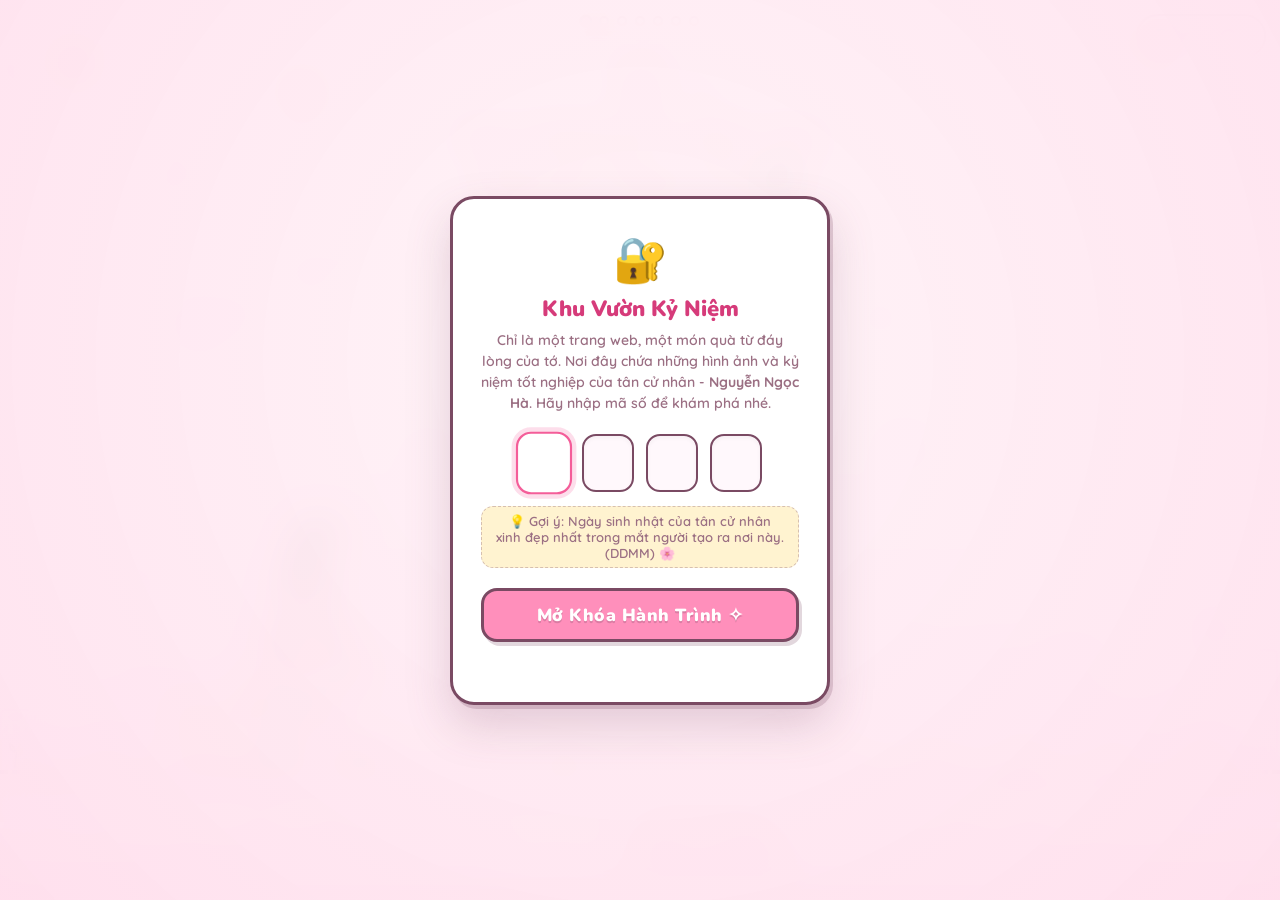
==== commit f21f9a14: "Update 90%" ====
--- a/index.html
+++ b/index.html
@@ -1423,7 +1423,7 @@
 const N = stops.length;
 
 const pages = [{cover:true, emoji:'🎓', title:'Món quà đặc biệt',
-    sub:'Dành tặng '+CONFIG.friendName+' — một người bạn đặc biệt của tác giả nơi này. Tớ đã cố gắng thu thập nhiều nhất có thể, nhớ lật từng trang để đọc nhé ❤'}]
+    sub:'Dành tặng '+CONFIG.friendName+' — một người rất đặc biệt với tác giả nơi này. Tớ đã cố gắng thu thập nhiều nhất có thể, nhớ lật từng trang để đọc nhé ❤'}]
   .concat(CONFIG.messages.map(m=>({name:m.name, emoji:m.emoji||'💌', text:m.text})))
   .concat([
     {closing:true, emoji:'🎉', title:'Đôi lời cuối', sub:'Mặc dù đã không thể góp mặt, góp sức nhiều trong những kỉ niệm thời đại học của cậu, nhưng tớ vẫn luôn nghĩ đến cậu. Mong rằng sau khi quyển sách này đóng lại thì cậu sẽ giữ gìn cẩn thận, thỉnh thoảng nhớ mở ra xem lại nhé. Hãy viết tiếp chương truyện mới, trên một chặng đường mới đầy bất ngờ đang chờ cậu phía trước nhé! 🌸'}
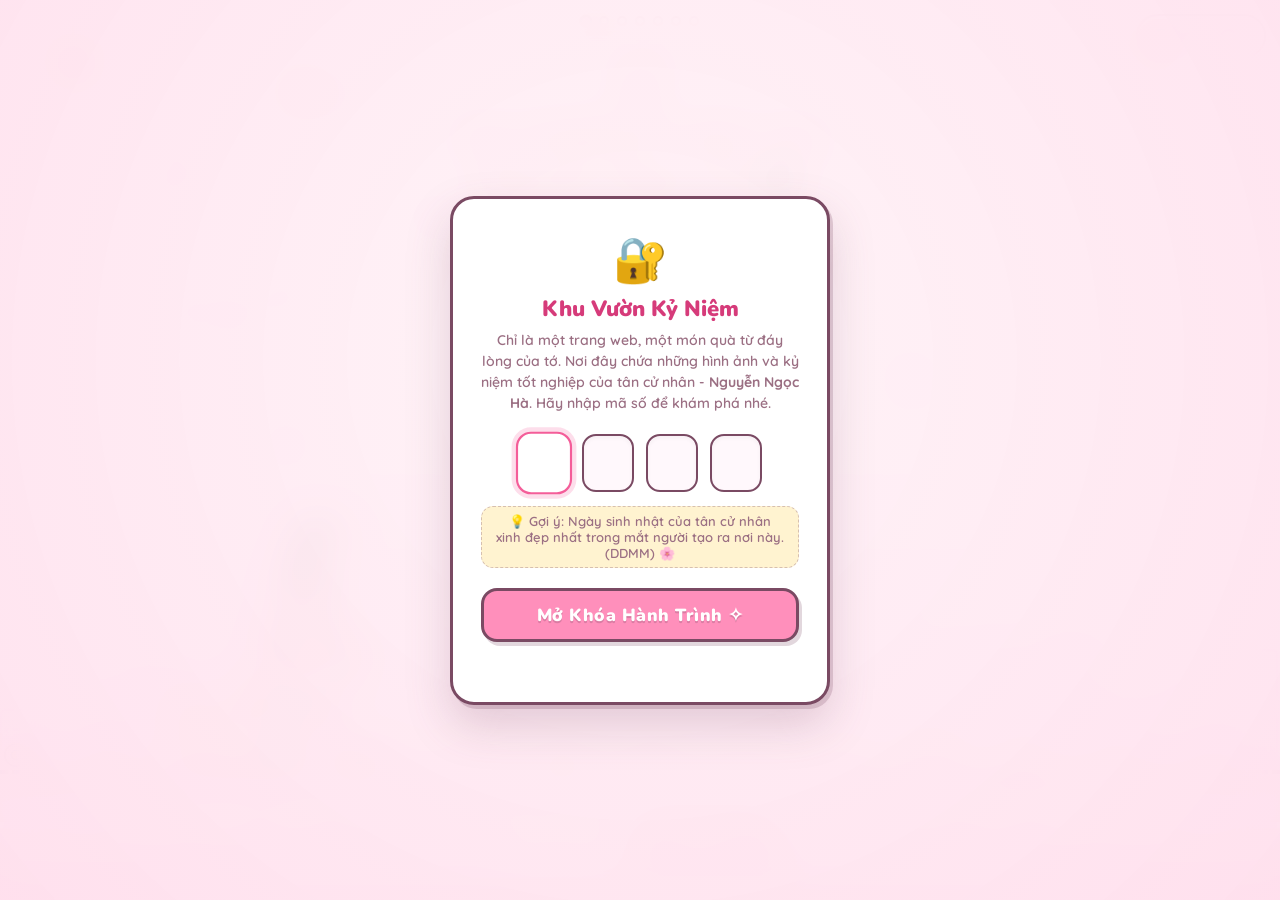
==== commit a7ddf3e0: "Update secret link preview title to 'a small present made for you'" ====
--- a/index.html
+++ b/index.html
@@ -3,7 +3,14 @@
 <head>
 <meta charset="UTF-8">
 <meta name="viewport" content="width=device-width, initial-scale=1.0, maximum-scale=1.0, user-scalable=no">
-<title>Chúc mừng tốt nghiệp — Nguyễn Ngọc Hà! 🎓</title>
+<title>a small present made for you ✨</title>
+<meta name="description" content="A special little gift made just for you. Open it to explore!">
+<meta property="og:title" content="a small present made for you ✨">
+<meta property="og:description" content="A special little gift made just for you. Open it to explore!">
+<meta property="og:type" content="website">
+<meta name="twitter:card" content="summary">
+<meta name="twitter:title" content="a small present made for you ✨">
+<meta name="twitter:description" content="A special little gift made just for you. Open it to explore!">
 <script src="photos_bundle.js"></script>
 <style>
   @import url('https://fonts.googleapis.com/css2?family=Baloo+2:wght@500;600;700;800&family=Nunito:wght@600;700;800;900&family=Quicksand:wght@500;600;700&display=swap');
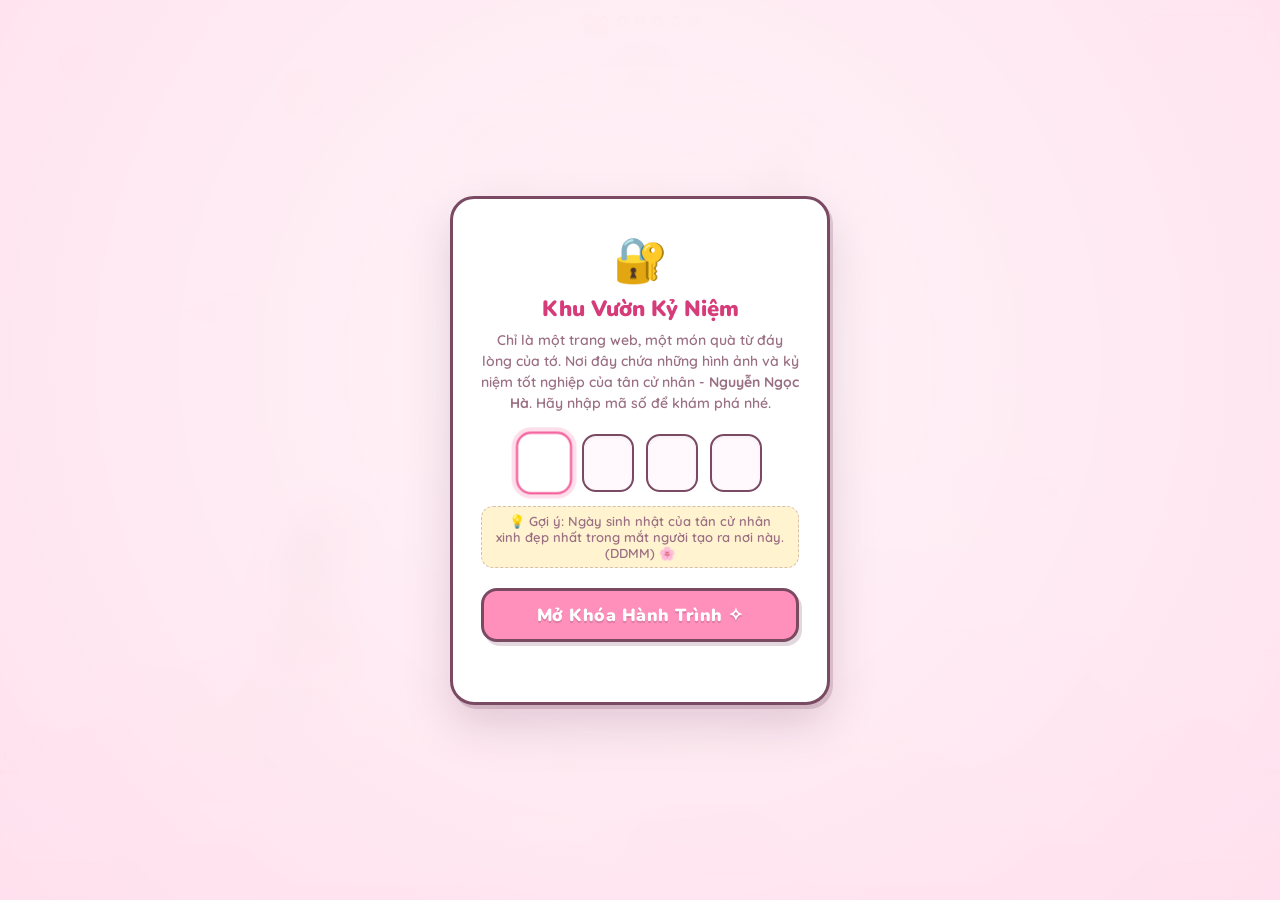
==== commit e0cf5267: "mobile resizing optimization" ====
--- a/index.html
+++ b/index.html
@@ -861,115 +861,157 @@
   body.reading #party, body.reading #giftBook{ display:none !important }
   body.reading .nav{ display:none !important; }
 
-  /* ===== Responsive Breakpoints (Mobile & Tablet Optimization) ===== */
+  /* ===== Responsive Breakpoints (Mobile & Tablet Dynamic Optimization) ===== */
   @media (max-width: 680px) {
     /* Đưa mây lên cao không chạm vùng chữ */
-    .cloud:nth-child(4){top:2% !important; left:2% !important; width:85px !important; opacity:0.5;}
+    .cloud:nth-child(4){top:2% !important; left:2% !important; width:80px !important; opacity:0.4;}
     .cloud:nth-child(5){display:none !important;}
-    .cloud:nth-child(6){top:4% !important; right:2% !important; width:80px !important; opacity:0.45;}
-    #sun{width:42px; top:8px; left:8px;}
-    #rainbow{width:85px; height:42px; top:8px; right:2%; opacity:0.3;}
+    .cloud:nth-child(6){top:3% !important; right:2% !important; width:75px !important; opacity:0.35;}
+    #sun{width:38px; top:8px; left:8px;}
+    #rainbow{width:75px; height:38px; top:6px; right:60px; opacity:0.25;}
     #balloon{display:none;}
     
-    #stage{padding-top:40px; padding-left:12px; padding-right:12px;}
+    #stage{padding-top:36px; padding-left:8px; padding-right:8px; width:100%;}
     #stageCardWrap{
-      padding:10px 14px 12px; border-radius:18px;
-      background:rgba(255, 245, 248, 0.88);
-      backdrop-filter:blur(8px); -webkit-backdrop-filter:blur(8px);
-      border:2px solid rgba(255, 255, 255, 0.95);
-      box-shadow:0 8px 20px rgba(214, 59, 122, 0.12);
-      max-width:92vw;
-    }
-    #emoji{font-size:32px; margin-bottom:2px;}
-    #label{font-size:10.5px; margin-bottom:2px;}
-    #title{font-size:clamp(16.5px, 4.4vw, 20.5px); line-height:1.28; margin-bottom:4px;}
-    #desc{font-size:12.8px; line-height:1.45;}
-    .year-badge{font-size:11px; padding:2px 10px; margin-bottom:3px;}
-    
-    /* 3D Polaroid & Album on Mobile */
-    #stageIllustration{margin-top:8px;}
-    .milestone-polaroid{max-width:145px; padding:5px 5px 12px 5px;}
-    .milestone-polaroid img{height:80px;}
-    .milestone-polaroid-caption{font-size:10.5px; margin-top:3px;}
-    
-    #album{grid-template-columns:repeat(3,1fr); gap:5px; max-width:290px; margin-top:8px;}
-    .photo{font-size:9.5px; padding:3px;}
-    .photo::before{font-size:10px; top:-3px;}
-    
-    /* Road & Characters */
-    #road{height:105px;}
-    #scenery{bottom:95px; font-size:24px; gap:40px;}
-    #citySkyline{bottom:102px; height:90px; opacity:0.35;}
-    #distantHills{bottom:100px; height:65px;}
-    #girl{height:190px; bottom:95px; left:16%;}
-    #girl.grad{height:220px;}
-    #dog{height:76px; bottom:95px; left:6%;}
-    #giftBook{bottom:165px; font-size:40px;}
-    
-    #party{width:92vw;}
-    #arch{height:320px; bottom:110px;}
-    #crowd{height:195px; bottom:100px;}
-    #archText{bottom:315px; font-size:13px; padding:4px 12px;}
-    #campusBuilding{width:280px; height:180px; bottom:110px;}
-    
-    #dots{top:10px; gap:5px;}
-    #dots .dot{width:7px; height:7px;}
-    #music{top:8px; right:8px; padding:5px 10px; font-size:11.5px;}
-    
-    .nav{bottom:14px; gap:8px;}
-    .btn-primary{font-size:14px; padding:9px 18px;}
-    .btn-ghost{font-size:13px; padding:7px 14px;}
+      padding:6px 10px 8px; border-radius:16px;
+      background:rgba(255, 245, 248, 0.9);
+      backdrop-filter:blur(10px); -webkit-backdrop-filter:blur(10px);
+      border:1.5px solid rgba(255, 255, 255, 0.95);
+      box-shadow:0 8px 24px rgba(214, 59, 122, 0.14);
+      max-width:96vw;
+    }
+    #emoji{font-size:26px; margin-bottom:1px;}
+    #label{font-size:10px; margin-bottom:1px;}
+    #title{font-size:clamp(15px, 4.2vw, 19px); line-height:1.25; margin-bottom:2px;}
+    #desc{font-size:12px; line-height:1.4; max-width:90vw;}
+    .year-badge{font-size:10.5px; padding:2px 8px; margin-bottom:2px;}
+    
+    /* ✈️ Chiếc máy bay & Dải Banner ảnh Polaroid tự động Scale vừa vặn Mobile */
+    #stageIllustration{
+      margin-top:6px; width:100%; display:flex; justify-content:center;
+      transform-origin:top center;
+    }
+    .sky-plane-banner-wrap{
+      transform:scale(0.72);
+      transform-origin:top center;
+      margin-bottom:-45px;
+    }
+    .plane-banner-body{
+      gap:8px; padding:6px 8px; border-radius:14px;
+    }
+    .milestone-polaroid{
+      width:115px; height:155px; padding:4px; border-radius:10px;
+    }
+    .milestone-polaroid img{
+      height:100%; width:100%; object-fit:cover;
+    }
+    .sky-airplane-leader{
+      right:-82px; top:-20px;
+    }
+    .sky-airplane{
+      width:75px; height:50px;
+    }
+    .plane-tow-rope{
+      width:30px; height:18px;
+    }
+    
+    /* 📸 3D Coverflow Album trên Mobile */
+    #album{width:96vw; margin-top:6px;}
+    .album-track{
+      padding:8px 12px 14px; gap:12px; max-width:100%;
+    }
+    .photo{
+      flex:0 0 125px; height:168px; padding:5px; border-radius:12px;
+    }
+    .photo::before{font-size:11px; top:-6px;}
+    .album-nav-arrow{width:28px; height:28px; font-size:12px;}
+    
+    /* Road & Characters Dynamic Fit */
+    #road{height:96px;}
+    #scenery{bottom:88px; font-size:20px;}
+    .scenery-track{gap:32px; padding-right:32px;}
+    #citySkyline{bottom:92px; height:75px; opacity:0.3;}
+    #distantHills{bottom:90px; height:55px;}
+    
+    #girl{height:clamp(165px, 25vh, 195px); bottom:86px; left:22%;}
+    #girl.grad{height:clamp(190px, 28vh, 225px);}
+    #dog{height:clamp(65px, 10vh, 78px); bottom:86px; left:4%;}
+    #giftBook{bottom:150px; font-size:36px;}
+    
+    #party{width:95vw;}
+    #arch{height:280px; bottom:96px;}
+    #crowd{height:175px; bottom:88px;}
+    #archText{bottom:275px; font-size:12px; padding:3px 10px;}
+    #campusBuilding{width:240px; height:150px; bottom:96px;}
+    
+    #dots{top:8px; gap:4px;}
+    #dots .dot{width:6px; height:6px;}
+    
+    .audio-hud{
+      top:6px; right:6px; padding:2px 6px 2px 4px; border-radius:20px;
+    }
+    .audio-toggle-btn{width:26px; height:26px; font-size:14px;}
+    .volume-slider-wrap{width:52px; margin-left:2px;}
+    .volume-slider{height:4px;}
+    .volume-slider::-webkit-slider-thumb{width:12px; height:12px;}
+    
+    .nav{bottom:12px; gap:8px;}
+    .btn-primary{font-size:14px; padding:8px 18px;}
+    .btn-ghost{font-size:12.5px; padding:6px 14px;}
     
     /* ===== 3D Book on Mobile Screen ===== */
-    #bookView{padding:12px;}
-    #bookView h2{font-size:19px; margin-bottom:8px;}
-    .book-3d-wrapper{width:92vw; height:75vh; max-height:550px;}
-    .rbook-hardcover{inset:-4px -6px -6px -4px; border-radius:14px;}
-    .rbook-spine{left:-10px; width:14px;}
-    .rbook-pages-stack{right:-4px; width:6px;}
+    #bookView{padding:8px;}
+    #bookView h2{font-size:17px; margin-bottom:6px;}
+    .book-3d-wrapper{width:95vw; height:76vh; max-height:520px;}
+    .rbook-hardcover{inset:-3px -5px -5px -3px; border-radius:12px;}
+    .rbook-spine{left:-8px; width:12px;}
+    .rbook-pages-stack{right:-3px; width:5px;}
     
     .rbook{
-      flex-direction:column; border-radius:10px;
-      box-shadow:inset 0 0 20px rgba(107, 58, 82, 0.06);
+      flex-direction:column; border-radius:8px;
     }
     .rbook::before{display:none;}
     
     .rleft{
-      flex:0 0 72px; padding:6px 12px; flex-direction:row; gap:10px;
+      flex:0 0 62px; padding:4px 10px; flex-direction:row; gap:8px;
       border-right:none; border-bottom:2px dashed rgba(214,59,122,0.2);
       box-shadow:none; justify-content:flex-start;
     }
-    .rleft .avatar{width:46px; height:46px; font-size:22px; border-width:2px; flex-shrink:0;}
-    .rleft .pname{font-size:14.5px; text-align:left; line-height:1.2;}
-    .rleft .pnum{font-size:11px; text-align:left; margin-top:2px;}
+    .rleft .avatar{width:40px; height:40px; font-size:19px; border-width:2px; flex-shrink:0;}
+    .rleft .pname{font-size:13.5px; text-align:left; line-height:1.2;}
+    .rleft .pnum{font-size:10.5px; text-align:left; margin-top:1px;}
     .rleft:hover::before{display:none;}
     
     .rright{
-      flex:1; padding:16px 14px; justify-content:space-between;
+      flex:1; padding:14px 12px; justify-content:space-between;
       overflow-y:auto; -webkit-overflow-scrolling:touch; box-shadow:none;
     }
-    .rright .quote{font-size:14px; line-height:1.6; color:var(--ink);}
-    .rright .sign{margin-top:10px; font-size:13.5px; font-weight:800; color:var(--rose-deep);}
-    .rright .cover-title{font-size:19px; line-height:1.3;}
-    .rright .cover-sub{font-size:13px; margin-top:6px; line-height:1.5;}
+    .rright .quote{font-size:13px; line-height:1.55; color:var(--ink);}
+    .rright .sign{margin-top:8px; font-size:12.5px; font-weight:800; color:var(--rose-deep);}
+    .rright .cover-title{font-size:17px; line-height:1.3;}
+    .rright .cover-sub{font-size:12px; margin-top:4px; line-height:1.45;}
     
     .page-curl-corner{display:none;}
     .close-book-action-btn{
-      margin-top:10px; font-size:13px; padding:6px 16px; align-self:center;
+      margin-top:8px; font-size:12.5px; padding:5px 14px; align-self:center;
     }
   }
 
   @media (max-width: 380px) {
-    #stage{padding-top:34px;}
-    #title{font-size:16px;}
-    #desc{font-size:12px;}
-    .milestone-polaroid{max-width:130px;}
-    .milestone-polaroid img{height:72px;}
-    #album{max-width:250px; gap:3px;}
-    .btn-primary{padding:7px 14px; font-size:13px;}
-    .btn-ghost{padding:7px 10px; font-size:12px;}
-    .book-3d-wrapper{height:78vh;}
-    .rright .quote{font-size:13px;}
+    #stage{padding-top:28px;}
+    #title{font-size:14.5px;}
+    #desc{font-size:11px;}
+    .sky-plane-banner-wrap{
+      transform:scale(0.62);
+      margin-bottom:-65px;
+    }
+    .milestone-polaroid{width:100px; height:135px;}
+    #album{width:98vw;}
+    .photo{flex:0 0 110px; height:150px;}
+    .btn-primary{padding:6px 14px; font-size:12.5px;}
+    .btn-ghost{padding:6px 10px; font-size:11.5px;}
+    .book-3d-wrapper{height:76vh;}
+    .rright .quote{font-size:12px;}
   }
 </style>
 </head>
@@ -1665,8 +1707,10 @@
 function enterIntro(){
   if(milestonePhotoTimer){ clearInterval(milestonePhotoTimer); milestonePhotoTimer = null; }
   phase='intro'; document.body.classList.remove('reading'); world.classList.remove('moving');
-  girl.classList.remove('grad'); gownRun(false); girl.style.opacity='1'; girl.style.left='20%'; girl.classList.remove('walkbob'); girlRun(false);
-  dog.style.left='13%'; dog.classList.remove('walkbob'); dogRun(false);
+  const isMobile = window.innerWidth <= 680;
+  girl.classList.remove('grad'); gownRun(false); girl.style.opacity='1'; 
+  girl.style.left = isMobile ? '22%' : '20%'; girl.classList.remove('walkbob'); girlRun(false);
+  dog.style.left = isMobile ? '4%' : '13%'; dog.classList.remove('walkbob'); dogRun(false);
   party.classList.remove('show'); crowdClap(false); gift.style.opacity=0;
   $('label').textContent='Happy Graduation'; $('badge').style.display='none';
   $('emoji').style.display='block'; $('emoji').textContent='🌸';
@@ -1679,8 +1723,10 @@
 
 function enterJourney(i){
   phase='journey'; si=i; document.body.classList.remove('reading'); world.classList.add('moving');
-  girl.classList.remove('grad'); gownRun(false); girl.style.opacity='1'; girlImg.src='images/girl1.png'; girl.style.left='20%'; girl.classList.add('walkbob'); girlRun(true);
-  dog.style.left='11%'; dog.classList.add('walkbob'); dogRun(true);
+  const isMobile = window.innerWidth <= 680;
+  girl.classList.remove('grad'); gownRun(false); girl.style.opacity='1'; girlImg.src='images/girl1.png'; 
+  girl.style.left = isMobile ? '22%' : '20%'; girl.classList.add('walkbob'); girlRun(true);
+  dog.style.left = isMobile ? '4%' : '11%'; dog.classList.add('walkbob'); dogRun(true);
   party.classList.remove('show'); crowdClap(false); gift.style.opacity=0;
   fadeStage(()=>{ const s=stops[i]; s.type==='album' ? setAlbum() : setMilestone(s, i); });
   setDot(1+i); updateNav();
@@ -2043,6 +2089,33 @@
   }
 });
 
+/* ===== Dynamic Viewport Auto-Resize Controller for Mobile ===== */
+function handleAutoViewportResize() {
+  const vh = window.innerHeight * 0.01;
+  document.documentElement.style.setProperty('--vh', `${vh}px`);
+  
+  // Tự động căn chỉnh vị trí cô gái và cún theo màn hình hiện tại
+  if (typeof phase !== 'undefined') {
+    const isMobile = window.innerWidth <= 680;
+    if (phase === 'intro') {
+      if (girl) girl.style.left = isMobile ? '22%' : '20%';
+      if (dog) dog.style.left = isMobile ? '4%' : '13%';
+    } else if (phase === 'journey') {
+      if (girl) girl.style.left = isMobile ? '22%' : '20%';
+      if (dog) dog.style.left = isMobile ? '4%' : '11%';
+    } else if (phase === 'celebrate' || phase === 'handover') {
+      if (girl) girl.style.left = isMobile ? '48%' : '53%';
+      if (dog) dog.style.left = isMobile ? '20%' : '34%';
+    }
+  }
+}
+window.addEventListener('resize', handleAutoViewportResize);
+window.addEventListener('orientationchange', () => setTimeout(handleAutoViewportResize, 150));
+if (window.visualViewport) {
+  window.visualViewport.addEventListener('resize', handleAutoViewportResize);
+}
+handleAutoViewportResize();
+
 enterIntro();
 
 /* ===== Sparkle Interactive Particle Trail ===== */
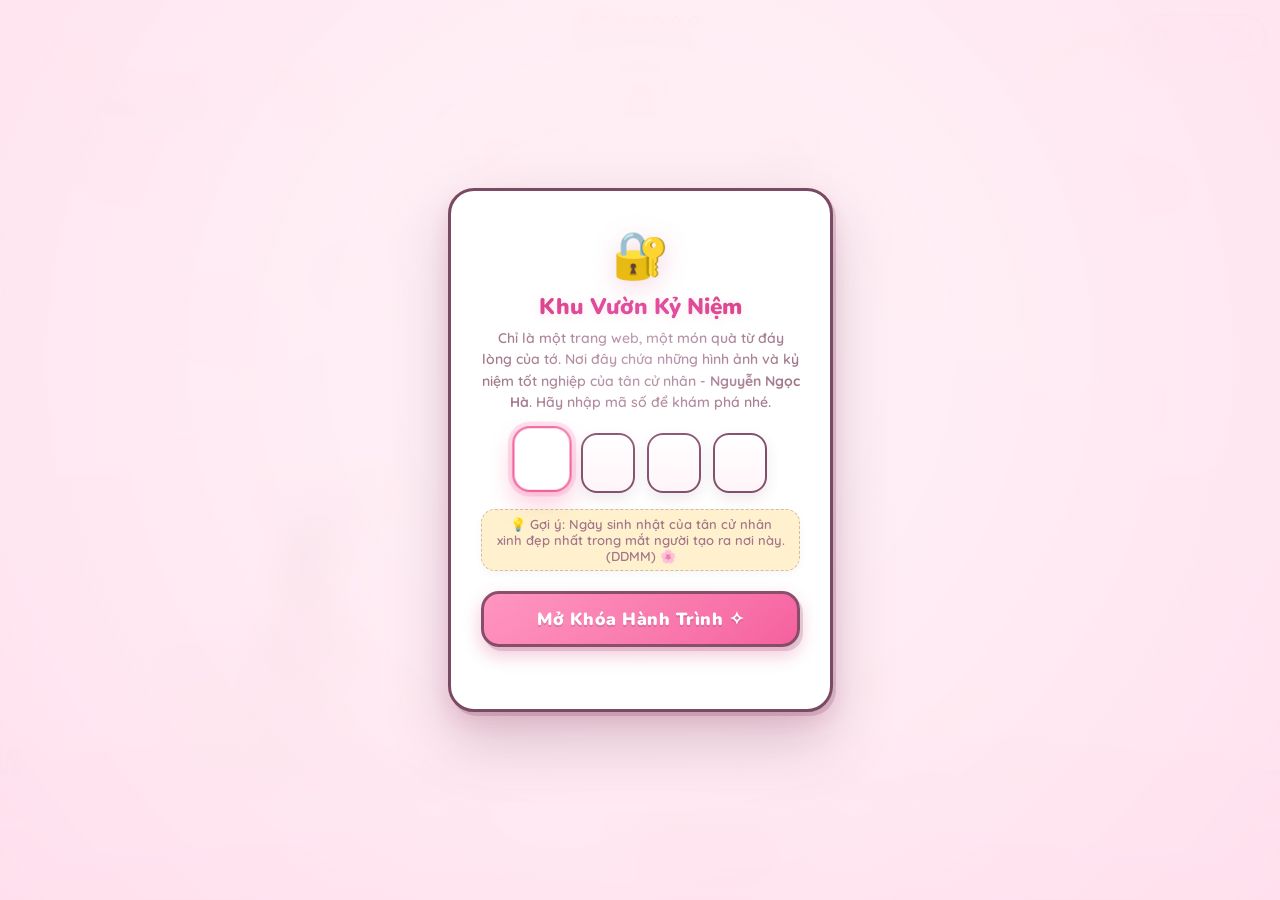
==== commit 272c0747: "100%" ====
--- a/index.html
+++ b/index.html
@@ -33,56 +33,90 @@
   #interactiveCanvas{position:fixed; inset:0; width:100%; height:100%; pointer-events:none; z-index:40}
   #confetti{z-index:45}
 
-  /* ===== Passcode Gate Modal ===== */
+  /* ===== 3D Interactive Passcode Gate Modal ===== */
   #passcodeGate{
     position:fixed; inset:0; z-index:9999;
-    background:radial-gradient(circle at 50% 40%, rgba(255,245,248,0.94), rgba(255,225,238,0.98));
-    backdrop-filter:blur(18px); -webkit-backdrop-filter:blur(18px);
+    background:radial-gradient(circle at 50% 40%, rgba(255,245,248,0.92), rgba(255,225,238,0.97));
+    backdrop-filter:blur(20px); -webkit-backdrop-filter:blur(20px);
     display:flex; flex-direction:column; align-items:center; justify-content:center;
-    padding:20px; text-align:center;
-    transition:opacity 0.5s ease;
+    padding:20px; text-align:center; perspective:1600px;
+    transition:opacity 0.6s cubic-bezier(0.2, 0.8, 0.2, 1), transform 0.6s ease;
   }
   #passcodeGate.unlocked{
-    opacity:0; pointer-events:none;
+    opacity:0; pointer-events:none; transform:scale(1.08) translateZ(80px);
   }
   .passcode-card{
     background:#fff; border:3px solid var(--ink-line);
-    border-radius:24px; padding:32px 28px; width:100%; max-width:380px;
-    box-shadow:0 20px 45px rgba(122,74,99,0.22), var(--sticker);
+    border-radius:26px; padding:34px 30px; width:100%; max-width:385px;
+    box-shadow:0 28px 60px rgba(122,74,99,0.28), 0 10px 20px rgba(214,59,122,0.15), var(--sticker);
     display:flex; flex-direction:column; align-items:center; position:relative;
-    animation:cardPopIn 0.5s cubic-bezier(0.18, 0.9, 0.32, 1.2);
-  }
-  .passcode-icon{font-size:44px; margin-bottom:8px; animation:lockBounce 2.4s ease-in-out infinite;}
-  .passcode-title{font-size:22px; font-weight:900; color:var(--rose-deep); margin-bottom:6px;}
-  .passcode-desc{font-size:14px; color:var(--ink-soft); line-height:1.5; margin-bottom:20px; font-weight:600;}
+    animation:cardPopIn 0.6s cubic-bezier(0.18, 0.9, 0.32, 1.2);
+    transform-style:preserve-3d; will-change:transform;
+    transition:transform 0.15s ease-out, box-shadow 0.25s ease;
+  }
+  
+  /* Lớp ánh sáng Hologram xà cừ phản quang trên Card Mở Khóa */
+  .passcode-card-glare{
+    position:absolute; inset:0; border-radius:24px;
+    background:radial-gradient(circle at 50% 30%, rgba(255,255,255,0.8) 0%, rgba(255,255,255,0.1) 40%, rgba(255,182,193,0.3) 70%, transparent 100%);
+    pointer-events:none; z-index:10; opacity:0.5; mix-blend-mode:overlay;
+    transition:opacity 0.3s ease;
+  }
+
+  .passcode-icon{
+    font-size:46px; margin-bottom:8px; animation:lockBounce 2.4s ease-in-out infinite;
+    transform:translateZ(30px); filter:drop-shadow(0 6px 12px rgba(214,59,122,0.25));
+  }
+  .passcode-title{
+    font-size:22.5px; font-weight:900; color:var(--rose-deep); margin-bottom:6px;
+    transform:translateZ(20px); text-shadow:0 2px 8px rgba(214,59,122,0.15);
+  }
+  .passcode-desc{
+    font-size:14px; color:var(--ink-soft); line-height:1.52; margin-bottom:20px; font-weight:600;
+    transform:translateZ(14px);
+  }
   
   .passcode-input-wrap{
-    display:flex; gap:12px; justify-content:center; margin-bottom:14px;
+    display:flex; gap:12px; justify-content:center; margin-bottom:16px;
+    transform:translateZ(26px);
   }
   .pin-digit{
-    width:52px; height:58px; font-size:26px; font-weight:800; text-align:center;
+    width:54px; height:60px; font-size:27px; font-weight:900; text-align:center;
     font-family:'Nunito','Quicksand',sans-serif;
-    border:2.5px solid var(--ink-line); border-radius:14px; color:var(--rose-deep);
-    background:#fff8fc; outline:none; transition:all 0.2s ease;
-    box-shadow:inset 0 2px 4px rgba(0,0,0,0.04);
+    border:2.8px solid var(--ink-line); border-radius:16px; color:var(--rose-deep);
+    background:linear-gradient(180deg, #ffffff 0%, #fff4f8 100%); outline:none;
+    transition:transform 0.2s cubic-bezier(0.2, 0.8, 0.2, 1), box-shadow 0.2s ease, border-color 0.2s ease;
+    box-shadow:0 6px 14px rgba(122,74,99,0.12), inset 0 2px 4px rgba(255,255,255,0.8);
+    transform-style:preserve-3d;
   }
   .pin-digit:focus{
-    border-color:var(--rose); background:#fff; transform:scale(1.08);
-    box-shadow:0 0 0 4px rgba(244,93,153,0.2);
+    border-color:var(--rose); background:#fff;
+    transform:translateY(-4px) translateZ(15px) scale(1.1);
+    box-shadow:0 12px 22px rgba(244,93,153,0.3), 0 0 0 4px rgba(244,93,153,0.2);
   }
   .passcode-hint{
     font-size:13px; color:var(--ink-soft); margin-bottom:20px; font-weight:600;
-    background:rgba(255,224,138,0.4); padding:6px 14px; border-radius:12px;
-    border:1.2px dashed rgba(122,74,99,0.3);
+    background:rgba(255,224,138,0.45); padding:6px 14px; border-radius:14px;
+    border:1.2px dashed rgba(122,74,99,0.35); transform:translateZ(15px);
+    box-shadow:0 3px 8px rgba(0,0,0,0.04);
   }
   .passcode-btn{
-    width:100%; background:#ff8fbb; color:#fff; font-size:17.5px; font-weight:900;
-    padding:12px 20px; border:3px solid var(--ink-line); border-radius:16px;
-    cursor:pointer; box-shadow:var(--sticker); transition:all 0.15s ease;
-    letter-spacing:0.5px; text-shadow:0 1.5px 0 rgba(122,74,99,.28);
-  }
-  .passcode-btn:hover{transform:translate(-1px,-2px); box-shadow:5px 7px 0 rgba(122,74,99,.22);}
-  .passcode-btn:active{transform:translate(2px,3px); box-shadow:1px 1px 0 rgba(122,74,99,.22);}
+    width:100%; background:linear-gradient(135deg, #ff8fbb 0%, #f45d99 100%);
+    color:#fff; font-size:17.5px; font-weight:900;
+    padding:13px 20px; border:3px solid var(--ink-line); border-radius:18px;
+    cursor:pointer; box-shadow:0 8px 18px rgba(214,59,122,0.3), var(--sticker);
+    transition:all 0.18s cubic-bezier(0.2, 0.8, 0.2, 1);
+    letter-spacing:0.5px; text-shadow:0 1.5px 0 rgba(122,74,99,.3);
+    transform:translateZ(24px); transform-style:preserve-3d;
+  }
+  .passcode-btn:hover{
+    transform:translateY(-3px) translateZ(32px) scale(1.02);
+    box-shadow:0 14px 26px rgba(214,59,122,0.4), 5px 8px 0 rgba(122,74,99,.24);
+  }
+  .passcode-btn:active{
+    transform:translate(2px,3px) translateZ(10px) scale(0.98);
+    box-shadow:1px 1px 0 rgba(122,74,99,.22);
+  }
   .passcode-err{
     color:#e03131; font-size:13px; font-weight:700; margin-top:10px; min-height:18px;
   }
@@ -185,6 +219,41 @@
     0%   { transform: translate(0, 0) scale(0.6) rotate(0deg); opacity: 0.95; }
     40%  { transform: translate(-8px, -6px) scale(1.1) rotate(-8deg); opacity: 0.85; }
     100% { transform: translate(-20px, -18px) scale(1.3) rotate(-15deg); opacity: 0; }
+  }
+
+  /* Floating Interactive Speech Bubbles (Lời nhắc tương tác dễ thương) */
+  .char-speech-bubble{
+    position:absolute; bottom:102%; left:50%; transform:translateX(-50%);
+    background:rgba(255, 255, 255, 0.95); color:var(--rose-deep);
+    border:2.2px solid var(--ink-line); border-radius:14px;
+    padding:4px 10px; font-family:'Nunito','Baloo 2',sans-serif;
+    font-size:12.5px; font-weight:800; white-space:nowrap;
+    box-shadow:0 6px 16px rgba(122,74,99,0.18), var(--sticker);
+    pointer-events:none; z-index:30;
+    animation:bubbleBounce 2.2s ease-in-out infinite;
+    display:flex; align-items:center; gap:4px;
+    transition:opacity 0.4s ease, transform 0.4s ease;
+  }
+  .char-speech-bubble::after{
+    content:''; position:absolute; bottom:-7px; left:50%; transform:translateX(-50%);
+    width:0; height:0; border-style:solid;
+    border-width:7px 6px 0 6px;
+    border-color:var(--ink-line) transparent transparent transparent;
+  }
+  .char-speech-bubble::before{
+    content:''; position:absolute; bottom:-4.5px; left:50%; transform:translateX(-50%);
+    width:0; height:0; border-style:solid;
+    border-width:6px 5px 0 5px;
+    border-color:#fff transparent transparent transparent;
+    z-index:1;
+  }
+  .char-speech-bubble.hide{
+    opacity:0; transform:translateX(-50%) translateY(8px) scale(0.85);
+  }
+
+  @keyframes bubbleBounce{
+    0%, 100%{ transform:translateX(-50%) translateY(0); }
+    50%{ transform:translateX(-50%) translateY(-7px); }
   }
 
   /* Floating Popups (Barks, Hearts, Cap toss) */
@@ -256,119 +325,6 @@
     text-shadow:0 2px 0 rgba(255,255,255,.8)}
   #desc{font-size:clamp(13.5px,1.9vw,16px); color:var(--ink-soft); max-width:480px; line-height:1.55}
 
-  /* ===== Responsive Breakpoints (Mobile & Tablet Optimization) ===== */
-  @media (max-width: 680px) {
-    /* Đưa mây và cầu vồng lên cao, không chạm vào vùng chữ */
-    .cloud:nth-child(4){top:2% !important; left:2% !important; width:90px !important; opacity:0.6;}
-    .cloud:nth-child(5){display:none !important;} /* Ẩn bớt mây để mobile thoáng đãng */
-    .cloud:nth-child(6){top:5% !important; right:3% !important; width:80px !important; opacity:0.5;}
-    #sun{width:44px; top:8px; left:8px;}
-    #rainbow{width:90px; height:45px; top:8px; right:2%; opacity:0.35;}
-    #balloon{display:none;}
-    
-    #stage{padding-top:44px; padding-left:10px; padding-right:10px;}
-    #stage-card-wrap{
-      padding:10px 14px 14px; border-radius:20px;
-      background:rgba(255, 246, 249, 0.85);
-      box-shadow:0 8px 20px rgba(214, 59, 122, 0.1);
-    }
-    #emoji{font-size:34px; margin-bottom:2px;}
-    #label{font-size:10.5px; margin-bottom:3px;}
-    #title{font-size:clamp(17px, 4.4vw, 21px); line-height:1.3; margin-bottom:6px;}
-    #desc{font-size:13px; line-height:1.45;}
-    .year-badge{font-size:11.5px; padding:3px 12px; margin-bottom:4px;}
-    
-    /* 3D Airplane Banner on Mobile */
-    #stageIllustration{margin-top:4px; width:100%;}
-    .sky-plane-banner-wrap{transform:scale(0.85); transform-origin:center top;}
-    .sky-airplane-leader{right:-64px; top:-16px;}
-    .sky-airplane{width:56px; height:38px;}
-    .plane-tow-rope{width:22px; height:16px;}
-    .plane-banner-body{gap:6px; padding:6px 8px; border-radius:12px;}
-    .banner-tail{left:-16px; width:16px; height:22px;}
-    .milestone-polaroid{width:82px; height:116px; padding:4px; border-width:2px; border-radius:8px;}
-    .milestone-polaroid::before{font-size:10px; top:-6px;}
-    
-    #album{grid-template-columns:repeat(3,1fr); gap:5px; max-width:300px; margin-top:8px;}
-    .photo{font-size:10px; padding:3px;}
-    .photo::before{font-size:10px; top:-3px;}
-    
-    /* Road & Characters */
-    #road{height:105px;}
-    #scenery{bottom:95px; font-size:24px; gap:40px;}
-    #citySkyline{bottom:102px; height:90px; opacity:0.35;}
-    #distantHills{bottom:100px; height:65px;}
-    #girl{height:190px; bottom:95px; left:16%;}
-    #girl.grad{height:220px;}
-    #dog{height:76px; bottom:95px; left:6%;}
-    #giftBook{bottom:165px; font-size:40px;}
-    
-    #party{width:92vw;}
-    #arch{height:320px; bottom:110px;}
-    #crowd{height:195px; bottom:100px;}
-    #archText{bottom:315px; font-size:13px; padding:4px 12px;}
-    #campusBuilding{width:280px; height:180px; bottom:110px;}
-    
-    #dots{top:10px; gap:5px;}
-    #dots .dot{width:7px; height:7px;}
-    #music{top:8px; right:8px; padding:5px 10px; font-size:11.5px;}
-    
-    .nav{bottom:14px; gap:8px;}
-    .btn-primary{font-size:14px; padding:9px 18px;}
-    .btn-ghost{font-size:13px; padding:7px 14px;}
-    
-    /* ===== 3D Book on Mobile Screen ===== */
-    #bookView{padding:12px;}
-    #bookView h2{font-size:19px; margin-bottom:8px;}
-    .book-3d-wrapper{width:92vw; height:75vh; max-height:550px;}
-    .rbook-hardcover{inset:-4px -6px -6px -4px; border-radius:14px;}
-    .rbook-spine{left:-10px; width:14px;}
-    .rbook-pages-stack{right:-4px; width:6px;}
-    
-    .rbook{
-      flex-direction:column; border-radius:10px;
-      box-shadow:inset 0 0 20px rgba(107, 58, 82, 0.06);
-    }
-    .rbook::before{display:none;}
-    
-    .rleft{
-      flex:0 0 72px; padding:6px 12px; flex-direction:row; gap:10px;
-      border-right:none; border-bottom:2px dashed rgba(214,59,122,0.2);
-      box-shadow:none; justify-content:flex-start;
-    }
-    .rleft .avatar{width:46px; height:46px; font-size:22px; border-width:2px; flex-shrink:0;}
-    .rleft .pname{font-size:14.5px; text-align:left; line-height:1.2;}
-    .rleft .pnum{font-size:11px; text-align:left; margin-top:2px;}
-    .rleft:hover::before{display:none;}
-    
-    .rright{
-      flex:1; padding:16px 14px; justify-content:space-between;
-      overflow-y:auto; -webkit-overflow-scrolling:touch; box-shadow:none;
-    }
-    .rright .quote{font-size:14px; line-height:1.6; color:var(--ink);}
-    .rright .sign{margin-top:10px; font-size:13.5px; font-weight:800; color:var(--rose-deep);}
-    .rright .cover-title{font-size:19px; line-height:1.3;}
-    .rright .cover-sub{font-size:13px; margin-top:6px; line-height:1.5;}
-    
-    .page-curl-corner{display:none;}
-    .close-book-action-btn{
-      margin-top:10px; font-size:13px; padding:6px 16px; align-self:center;
-    }
-  }
-
-  @media (max-width: 380px) {
-    #stage{padding-top:36px;}
-    #title{font-size:16px;}
-    #desc{font-size:12px;}
-    .milestone-polaroid{max-width:130px;}
-    .milestone-polaroid img{height:72px;}
-    #album{max-width:260px; gap:3px;}
-    .btn-primary{padding:7px 14px; font-size:13px;}
-    .btn-ghost{padding:7px 10px; font-size:12px;}
-    .book-3d-wrapper{height:78vh;}
-    .rright .quote{font-size:13px;}
-  }
-  
   /* ===== Airplane Sky Banner Trailer (Dải Banner 3 ảnh Căn Giữa 100% Tuyệt Đối) ===== */
   #stageIllustration{
     margin-top:14px; display:none; pointer-events:auto;
@@ -693,43 +649,63 @@
   .rleft .pnum{font-size:13px; color:var(--ink-soft); letter-spacing:1px}
   
   /* Right Page */
+  /* Right Page Content Alignment */
   .rright{
-    flex:1.15; padding:34px 30px; display:flex; flex-direction:column; justify-content:center;
+    flex:1.15; padding:32px 28px; display:flex; flex-direction:column;
+    align-items:center; justify-content:center; text-align:center;
     transform-origin:left center; 
     transition:transform .4s cubic-bezier(0.25, 1, 0.35, 1), filter .4s ease, box-shadow .4s ease; 
     backface-visibility:hidden; background:linear-gradient(180deg, #fffdfa 0%, #faf3eb 100%);
     position:relative; box-shadow:inset 15px 0 25px rgba(0,0,0,0.04);
     cursor:pointer;
   }
-  .rright:hover{transform:rotateY(-4deg);}
+  .rright:hover{
+    transform:rotateY(-6deg) translateZ(4px);
+    box-shadow:inset 15px 0 25px rgba(0,0,0,0.04), -12px 10px 24px rgba(107, 58, 82, 0.12);
+  }
   .rright:hover::before{
     content: attr(data-hint); position:absolute; bottom:14px; right:48px;
-    font-size:12px; font-weight:700; color:var(--rose-deep); background:rgba(255,255,255,0.9);
-    padding:3px 10px; border-radius:12px; border:1px solid rgba(214,59,122,0.25);
+    font-size:12px; font-weight:700; color:var(--rose-deep); background:rgba(255,255,255,0.92);
+    padding:3px 12px; border-radius:12px; border:1px solid rgba(214,59,122,0.25);
     box-shadow:0 2px 6px rgba(0,0,0,0.08); z-index:15; pointer-events:none;
   }
-  
-  .page-curl-corner{
-    position:absolute; bottom:0; right:0; width:34px; height:34px;
-    background:linear-gradient(135deg, transparent 50%, #f0dec5 51%, #fffdfa 100%);
-    border-radius:0 0 14px 0;
-    transition:width 0.25s ease, height 0.25s ease;
-    z-index:12; pointer-events:none;
-  }
-  .rright:hover .page-curl-corner{width:48px; height:48px;}
-  
-  .rright .quote{font-size:clamp(15px,2.2vw,19px); line-height:1.7; color:var(--ink); font-style:italic;}
-  .rright .sign{margin-top:18px; text-align:right; color:var(--rose-deep); font-weight:800; font-size:16px;}
-  .rright .cover-title{font-size:clamp(24px,3.4vw,32px); font-weight:800; color:var(--rose-deep); text-align:center}
-  .rright .cover-sub{margin-top:12px; text-align:center; color:var(--ink-soft); font-size:15px;}
+  .rright::after{
+    content:''; position:absolute; top:12px; bottom:12px; right:12px; left:12px;
+    border:1px dashed rgba(214,59,122,0.2); border-radius:6px; pointer-events:none;
+  }
+  
+  /* Khung nội dung lời chúc tự động căn giữa cân đối */
+  .book-content-flow{
+    display:flex; flex-direction:column; align-items:center; justify-content:center;
+    width:100%; max-width:380px; margin:auto; z-index:2; position:relative;
+  }
+  
+  .rright .quote{
+    font-size:clamp(15px, 2.1vw, 18.5px); line-height:1.75; color:var(--ink);
+    font-style:italic; text-align:center; position:relative; padding:0 8px;
+    font-weight:600;
+  }
+  .rright .sign{
+    margin-top:20px; text-align:center; color:var(--rose-deep);
+    font-weight:800; font-size:16px; letter-spacing:0.5px;
+  }
+  .rright .cover-title{
+    font-size:clamp(22px, 3.2vw, 30px); font-weight:800; color:var(--rose-deep);
+    text-align:center; line-height:1.35; margin-bottom:4px;
+  }
+  .rright .cover-sub{
+    margin-top:8px; text-align:center; color:var(--ink-soft); font-size:14.5px;
+    line-height:1.55; max-width:340px;
+  }
   
   .close-book-action-btn{
-    margin-top:16px; background:#ff8fbb; color:#fff;
-    border:2.5px solid var(--ink-line); border-radius:16px; padding:8px 22px; font-family:'Baloo 2', cursive;
-    font-weight:800; font-size:15px; cursor:pointer; box-shadow:var(--sticker);
-    transition:transform 0.15s ease; align-self:center;
-  }
-  .close-book-action-btn:hover{transform:translate(-1px,-2px);}
+    margin-top:18px; background:linear-gradient(135deg, #ff8fbb, #f45d99); color:#fff;
+    border:2.5px solid var(--ink-line); border-radius:18px; padding:9px 24px;
+    font-family:'Nunito','Baloo 2', sans-serif; font-weight:800; font-size:15px;
+    cursor:pointer; box-shadow:0 6px 14px rgba(214,59,122,0.25), var(--sticker);
+    transition:transform 0.15s ease, box-shadow 0.15s ease; align-self:center;
+  }
+  .close-book-action-btn:hover{transform:translateY(-2px); box-shadow:0 8px 18px rgba(214,59,122,0.35);}
   
   .page-curl-corner{
     position:absolute; bottom:0; right:0; width:36px; height:36px;
@@ -745,29 +721,11 @@
     transition:border-width 0.3s ease;
   }
   .rright:hover .page-curl-corner{
-    width:52px; height:52px;
+    width:50px; height:50px;
   }
   .rright:hover .page-curl-corner::before{
-    border-width:0 0 42px 42px;
-  }
-  .rright:hover{
-    transform:rotateY(-6deg) translateZ(4px);
-    box-shadow:inset 15px 0 25px rgba(0,0,0,0.04), -12px 10px 24px rgba(107, 58, 82, 0.12);
-  }
-  .rright:hover::before{
-    content: attr(data-hint); position:absolute; bottom:14px; right:48px;
-    font-size:12px; font-weight:700; color:var(--rose-deep); background:rgba(255,255,255,0.9);
-    padding:3px 10px; border-radius:12px; border:1px solid rgba(214,59,122,0.25);
-    box-shadow:0 2px 6px rgba(0,0,0,0.08); z-index:15; pointer-events:none;
-  }
-  .rright::after{
-    content:''; position:absolute; top:12px; bottom:12px; right:12px; left:12px;
-    border:1px dashed rgba(214,59,122,0.2); border-radius:6px; pointer-events:none;
-  }
-  .rright .quote{font-size:clamp(15px,2.1vw,19px); line-height:1.7; color:var(--ink); font-style:italic; z-index:2}
-  .rright .sign{margin-top:18px; text-align:right; color:var(--rose-deep); font-weight:800; font-size:16px; z-index:2}
-  .rright .cover-title{font-size:clamp(24px,3.4vw,32px); font-weight:800; color:var(--rose-deep); text-align:center; z-index:2}
-  .rright .cover-sub{margin-top:12px; text-align:center; color:var(--ink-soft); font-size:15px; z-index:2}
+    border-width:0 0 40px 40px;
+  }
   
   /* Bìa trước (Front Cover) */
   .rright.is-frontcover{
@@ -788,18 +746,6 @@
   .rright.is-backcover .cover-sub{
     color:#ffd2e2; font-size:14px; line-height:1.6;
   }
-  .backcover-badge{
-    margin:12px auto 6px; width:64px; height:64px; border-radius:50%;
-    background:linear-gradient(135deg, #ffd700, #ffa502); display:flex; align-items:center; justify-content:center;
-    font-size:32px; box-shadow:0 4px 15px rgba(0,0,0,0.3); border:2.5px solid #fff;
-  }
-  .close-book-action-btn{
-    margin-top:14px; background:linear-gradient(135deg, #ffd700, #ffa502); color:#4a0c24;
-    border:2px solid #fff; border-radius:20px; padding:8px 20px; font-family:'Baloo 2', cursive;
-    font-weight:800; font-size:14px; cursor:pointer; box-shadow:0 4px 12px rgba(0,0,0,0.3);
-    transition:transform 0.15s ease; align-self:center;
-  }
-  .close-book-action-btn:hover{transform:scale(1.06);}
 
   /* Lightbox for zooming photos */
   #lightbox{
@@ -813,12 +759,32 @@
   body.reading #world, body.reading #stage, body.reading #girl, body.reading #dog,
   body.reading #party, body.reading #giftBook{ display:none !important }
 
-  /* ===== Hand-drawn sky ===== */
-  #sky{position:fixed; inset:0; z-index:3; pointer-events:none}
-  #sun{position:absolute; top:24px; left:36px; width:74px; filter:drop-shadow(2px 3px 0 rgba(122,74,99,.14))}
+  /* ===== Hand-drawn sky & Interactive Clouds ===== */
+  #sky{position:fixed; inset:0; z-index:22; pointer-events:none;}
+  #sun{position:absolute; top:24px; left:36px; width:74px; filter:drop-shadow(2px 3px 0 rgba(122,74,99,.14)); pointer-events:auto; cursor:pointer;}
   #sun svg{width:100%; height:auto; animation:spin 34s linear infinite; transform-origin:50% 50%}
-  .cloud{position:absolute; filter:drop-shadow(2px 4px 0 rgba(122,74,99,.10)); animation:drift 16s ease-in-out infinite}
-  .cloud svg{width:100%; height:auto; display:block}
+  
+  .cloud{
+    position:absolute; filter:drop-shadow(2px 4px 0 rgba(122,74,99,.12));
+    animation:drift 16s ease-in-out infinite;
+    pointer-events:auto !important; cursor:pointer; touch-action:manipulation;
+    transition:transform 0.2s cubic-bezier(0.2, 0.8, 0.2, 1), filter 0.2s ease;
+  }
+  .cloud:hover{
+    transform:scale(1.12) translateY(-4px);
+    filter:drop-shadow(0 8px 18px rgba(244,93,153,0.3));
+  }
+  .cloud:active, .cloud.cloud-pop{
+    animation:cloudBouncePop 0.55s ease forwards;
+  }
+  .cloud svg{width:100%; height:auto; display:block;}
+
+  @keyframes cloudBouncePop{
+    0%{ transform:scale(1); }
+    35%{ transform:scale(1.28) translateY(-8px); }
+    65%{ transform:scale(0.92); }
+    100%{ transform:scale(1); }
+  }
 
   @keyframes bob{from{transform:translateY(0)}to{transform:translateY(-8px)}}
   @keyframes roadDash{from{background-position:0 0}to{background-position:-100px 0}}
@@ -863,15 +829,27 @@
 
   /* ===== Responsive Breakpoints (Mobile & Tablet Dynamic Optimization) ===== */
   @media (max-width: 680px) {
-    /* Đưa mây lên cao không chạm vùng chữ */
-    .cloud:nth-child(4){top:2% !important; left:2% !important; width:80px !important; opacity:0.4;}
-    .cloud:nth-child(5){display:none !important;}
-    .cloud:nth-child(6){top:3% !important; right:2% !important; width:75px !important; opacity:0.35;}
-    #sun{width:38px; top:8px; left:8px;}
-    #rainbow{width:75px; height:38px; top:6px; right:60px; opacity:0.25;}
+    /* Bố trí lại mây ở 2 bên cánh gà tự nhiên, không che vùng chữ hay nút */
+    #sun{width:36px; top:10px; left:10px;}
+    #rainbow{width:68px; height:34px; top:10px; right:12px; opacity:0.25;}
     #balloon{display:none;}
-    
-    #stage{padding-top:36px; padding-left:8px; padding-right:8px; width:100%;}
+
+    #cloud1{
+      top:10% !important; left:3% !important; width:74px !important;
+      opacity:0.85; z-index:22;
+    }
+    #cloud2{
+      top:13% !important; right:4% !important; width:70px !important;
+      opacity:0.8; z-index:22;
+    }
+    #cloud3{display:none !important;} /* Ẩn bớt mây để màn hình mobile thoáng đãng */
+    
+    #cloudBubble{
+      bottom:102% !important; font-size:10.5px !important; padding:2px 7px !important;
+      left:50% !important; transform:translateX(-50%) !important;
+    }
+
+    #stage{padding-top:38px; padding-left:8px; padding-right:8px; width:100%;}
     #stageCardWrap{
       padding:6px 10px 8px; border-radius:16px;
       background:rgba(255, 245, 248, 0.9);
@@ -983,13 +961,14 @@
     .rleft:hover::before{display:none;}
     
     .rright{
-      flex:1; padding:14px 12px; justify-content:space-between;
+      flex:1; padding:16px 12px; display:flex; flex-direction:column;
+      align-items:center; justify-content:center; text-align:center;
       overflow-y:auto; -webkit-overflow-scrolling:touch; box-shadow:none;
     }
-    .rright .quote{font-size:13px; line-height:1.55; color:var(--ink);}
-    .rright .sign{margin-top:8px; font-size:12.5px; font-weight:800; color:var(--rose-deep);}
-    .rright .cover-title{font-size:17px; line-height:1.3;}
-    .rright .cover-sub{font-size:12px; margin-top:4px; line-height:1.45;}
+    .rright .quote{font-size:13.5px; line-height:1.6; color:var(--ink); text-align:center;}
+    .rright .sign{margin-top:12px; font-size:13px; font-weight:800; color:var(--rose-deep); text-align:center;}
+    .rright .cover-title{font-size:17.5px; line-height:1.35; text-align:center;}
+    .rright .cover-sub{font-size:12.5px; margin-top:6px; line-height:1.5; text-align:center;}
     
     .page-curl-corner{display:none;}
     .close-book-action-btn{
@@ -1019,6 +998,7 @@
 <!-- Passcode Security Gate Modal -->
 <div id="passcodeGate">
   <div class="passcode-card" id="passcodeCard">
+    <div class="passcode-card-glare" id="passcodeGlare"></div>
     <div class="passcode-icon">🔐</div>
     <h2 class="passcode-title">Khu Vườn Kỷ Niệm</h2>
     <p class="passcode-desc">Chỉ là một trang web, một món quà từ đáy lòng của tớ. Nơi đây chứa những hình ảnh và kỷ niệm tốt nghiệp của tân cử nhân - <strong>Nguyễn Ngọc Hà</strong>. Hãy nhập mã số để khám phá nhé.</p>
@@ -1045,9 +1025,12 @@
   <div id="sun"><svg viewBox="0 0 90 90"><g stroke="#7a4a63" stroke-width="3.2" stroke-linecap="round"><line x1="45" y1="4" x2="45" y2="16"/><line x1="45" y1="74" x2="45" y2="86"/><line x1="4" y1="45" x2="16" y2="45"/><line x1="74" y1="45" x2="86" y2="45"/><line x1="15" y1="15" x2="24" y2="24"/><line x1="66" y1="66" x2="75" y2="75"/><line x1="75" y1="15" x2="66" y2="24"/><line x1="24" y1="66" x2="15" y2="75"/></g><circle cx="45" cy="45" r="18" fill="#ffe08a" stroke="#7a4a63" stroke-width="3.2"/></svg></div>
   <div id="rainbow"><svg viewBox="0 0 160 80"><path d="M 10 75 A 70 70 0 0 1 150 75" fill="none" stroke="#ffb3c6" stroke-width="6" stroke-linecap="round"/><path d="M 18 75 A 62 62 0 0 1 142 75" fill="none" stroke="#ffe08a" stroke-width="6" stroke-linecap="round"/><path d="M 26 75 A 54 54 0 0 1 134 75" fill="none" stroke="#bbf2f6" stroke-width="6" stroke-linecap="round"/></svg></div>
   <div id="balloon">🎈</div>
-  <div class="cloud" style="top:13%; left:5%; width:150px; animation-delay:0s"><svg viewBox="0 0 130 70"><path d="M35 60 C15 60 10 38 28 34 C26 16 52 10 58 26 C66 12 92 16 90 34 C112 32 116 58 96 60 Z" fill="#fff" stroke="#7a4a63" stroke-width="3" stroke-linejoin="round"/></svg></div>
-  <div class="cloud" style="top:16%; right:6%; width:120px; animation-delay:2.5s"><svg viewBox="0 0 130 70"><path d="M35 60 C15 60 10 38 28 34 C26 16 52 10 58 26 C66 12 92 16 90 34 C112 32 116 58 96 60 Z" fill="#fff" stroke="#7a4a63" stroke-width="3" stroke-linejoin="round"/></svg></div>
-  <div class="cloud" style="top:31%; left:13%; width:96px; animation-delay:4s"><svg viewBox="0 0 130 70"><path d="M35 60 C15 60 10 38 28 34 C26 16 52 10 58 26 C66 12 92 16 90 34 C112 32 116 58 96 60 Z" fill="#fff" stroke="#7a4a63" stroke-width="3" stroke-linejoin="round"/></svg></div>
+  <div class="cloud" id="cloud1" style="top:13%; left:5%; width:150px; animation-delay:0s" title="Bấm vào mây để bắn pháo hoa! ✨">
+    <div class="char-speech-bubble" id="cloudBubble" style="bottom:106%; font-size:11.5px; padding:3px 9px;">Bấm vào mây nè ☁️🎆</div>
+    <svg viewBox="0 0 130 70"><path d="M35 60 C15 60 10 38 28 34 C26 16 52 10 58 26 C66 12 92 16 90 34 C112 32 116 58 96 60 Z" fill="#fff" stroke="#7a4a63" stroke-width="3" stroke-linejoin="round"/></svg>
+  </div>
+  <div class="cloud" id="cloud2" style="top:16%; right:6%; width:120px; animation-delay:2.5s" title="Bấm vào mây để bắn pháo hoa! ✨"><svg viewBox="0 0 130 70"><path d="M35 60 C15 60 10 38 28 34 C26 16 52 10 58 26 C66 12 92 16 90 34 C112 32 116 58 96 60 Z" fill="#fff" stroke="#7a4a63" stroke-width="3" stroke-linejoin="round"/></svg></div>
+  <div class="cloud" id="cloud3" style="top:31%; left:13%; width:96px; animation-delay:4s" title="Bấm vào mây để bắn pháo hoa! ✨"><svg viewBox="0 0 130 70"><path d="M35 60 C15 60 10 38 28 34 C26 16 52 10 58 26 C66 12 92 16 90 34 C112 32 116 58 96 60 Z" fill="#fff" stroke="#7a4a63" stroke-width="3" stroke-linejoin="round"/></svg></div>
 </div>
 
 <div id="dots"></div>
@@ -1081,8 +1064,14 @@
   <div id="crowd"><img id="crowdImg" src="images/crowd1.png" alt=""></div>
 </div>
 
-<div id="dog" title="Nhấn vào cún để vui đùa! 🐶"><img id="dogImg" src="images/dog1.png" alt=""></div>
-<div id="girl" title="Nhấn vào cô gái để cổ vũ! 🌸"><img id="girlImg" src="images/girl1.png" alt=""></div>
+<div id="dog" title="Nhấn vào cún để vui đùa! 🐶">
+  <div class="char-speech-bubble" id="dogBubble">Gâu! Bấm vào tớ nè 🐶✨</div>
+  <img id="dogImg" src="images/dog1.png" alt="">
+</div>
+<div id="girl" title="Nhấn vào cô gái để cổ vũ! 🌸">
+  <div class="char-speech-bubble" id="girlBubble">Bấm vào tớ nhé! 🌸💖</div>
+  <img id="girlImg" src="images/girl1.png" alt="">
+</div>
 <div id="giftBook" title="Bấm để mở sổ tay lời chúc 📖">📕</div>
 
 <div id="stage">
@@ -1135,7 +1124,7 @@
   milestones: [
     { emoji:"🎒", year:"Năm nhất", title:"Ngày đầu bước vào đại học", desc:"Cô sinh viên Tài chính ngân hàng năm nhất rụt rè, háo hức với giảng đường mới và những người bạn mới." },
     { emoji:"📚", year:"Những năm tháng đại học", title:"Thanh xuân trên giảng đường", desc:"Bao đêm ôn thi, bao lần chạy deadline, bao kỷ niệm bên bạn bè — tất cả đã tạo nên một hành trình tuyệt vời. Thật tiếc khi không thể góp mặt cùng cậu trong tất cả những khoảnh khắc đó, nhưng cũng rất vui khi biết cậu đã có những kỉ niệm đẹp. " },
-    { emoji:"🎓", year:"Ngày tốt nghiệp", title:"Khoảnh khắc đã ngóng chờ bấy lâu", desc:"Hôm nay, cậu đã chính thức tốt nghiệp mái trường đại học, trở thành một Tân cử nhân Tài chính ngân hàng đầy mạnh mẽ, sẵn sàng để tiến tiếp. Chúc mừng Hà nhé! 🎉" }
+    { emoji:"🎓", year:"Ngày tốt nghiệp", title:"Khoảnh khắc đã mong chờ bấy lâu", desc:"Hôm nay, cậu đã chính thức tốt nghiệp đại học, trở thành một Tân cử nhân đầy mạnh mẽ, sẵn sàng cho những chặng đường sắp tới. Chúc mừng Hà nhé! 🎉" }
   ],
   showAlbum: true,
   photos: [
@@ -1160,10 +1149,15 @@
     "photos/Ha_19.jpg"
   ],
   messages: [
-    { name:"Người bạn thân", emoji:"💞", text:"Chúc mừng Hà đã tốt nghiệp xuất sắc! Tớ tự hào về cậu lắm. Cảm ơn vì đã luôn ở bên tớ suốt những năm tháng đại học." },
-    { name:"Lớp trưởng NEU", emoji:"🌟", text:"Hành trình Tài chính ngân hàng mới đang chờ phía trước, cứ tự tin tỏa sáng nhé. Chúc cậu thành công rực rỡ!" },
-    { name:"Bạn cùng bàn", emoji:"📚", text:"Nhớ những ngày cùng nhau thức khuya ôn thi, chia nhau từng cốc trà sữa ghê. Giờ tụi mình đã làm được rồi đó!" },
-    { name:"Hội bạn thân cưng xỉu", emoji:"🌸", text:"Chúc tân cử nhân xinh đẹp của tụi mình luôn rạng rỡ, hạnh phúc và sớm đạt được mọi ước mơ nhé. Love you!" }
+    { name:"Chikim", emoji:"💞", text:"Mới hồi nào lên plan date ông già 99t giàu có bệnh tật không con cháu nếu rớt NEU mà giờ ae mình tốt nghiệp đại học rồi, chúc mừng bro nhé! Chúc bro ngày càng thành công, nhiều xiền và mong được gặp bro thường xuyên. Lòvé 🌸" },
+    { name:"Bế Gia Hân", emoji:"💞", text:"Chúc Hà tiền đầy ví!" },
+    { name:"Trần Tâm", emoji:"🌟", text:"T chúc bạn hạnh phúc trong hành trình sắp tới" },
+    { name:"Đinh Quyết Thắng", emoji:"📚", text:"CMTN" },
+    { name:"Trương Hà", emoji:"💞", text:"Chúc mừng bạn tốt nghiệp. Trăm sự bình an, tràn ngập hạnh phúc nhaaa 🫶 Chúc đi đứng k baoh ngón chân bị vấp, ngủ gối hai mặt đều mát, tóc mượt chỉ mọc đẹp không rụng nhiềuuu" },
+    { name:"Phạm Bảo Long", emoji:"🌟", text:"Chúc mừng bạn Hà đã tốt nghiệp đại học nhé. Chúc bà luôn vui vẻ, mạnh khoẻ và thành công trên con đường mà mình đã chọn." },
+    { name:"Quách Hiếu", emoji:"📚", text:"Chúc Hà thuận buồm xuôi gió chiều nào theo chiều ấy" },
+    { name:"Huy Đoàn", emoji:"🌸", text:"Chúc mừng chị iu tham gia thị trường lao động" },
+    { name:"Đức", emoji:"🌸", text:"Vậy là cũng đến lượt Hà hoàn thành chặng đường này rồi. Chúc Hà mọi điều tốt đẹp nhất trên con đường sắp tới, luôn thực hiện được mọi điều mình mong muốn nhé! 💞" },
   ]
 };
 /* =============================================================== */
@@ -1520,6 +1514,48 @@
   createSparkles(e.clientX || (girl.offsetLeft + 60), e.clientY || girl.offsetTop, 10);
 });
 
+/* Cloud & Sky Firework Micro-interactions */
+document.querySelectorAll('.cloud').forEach(cloud => {
+  cloud.addEventListener('click', (e) => {
+    e.stopPropagation();
+    cloud.classList.remove('cloud-pop');
+    void cloud.offsetWidth;
+    cloud.classList.add('cloud-pop');
+    
+    // Phát âm thanh leng keng pháo hoa thần tiên
+    playBeep(780, 'triangle', 0.25, 0.12);
+    setTimeout(() => playBeep(1040, 'sine', 0.35, 0.1), 70);
+    setTimeout(() => playBeep(1320, 'sine', 0.45, 0.08), 140);
+    
+    // Tọa độ bắn pháo hoa ngay vị trí tâm đám mây hoặc điểm chạm
+    const rect = cloud.getBoundingClientRect();
+    const cx = e.clientX || (rect.left + rect.width / 2);
+    const cy = e.clientY || (rect.top + rect.height / 2);
+    
+    // Bắn chùm pháo hoa tỏa tròn 360 độ mềm mại
+    burstRadial(cx, cy, 60);
+    createSparkles(cx, cy, 14);
+    showPopTag(cloud, ['Bùm! 🎆✨', 'Pháo hoa nè! 🎇💖', 'Lấp lánh chưa! 🌟☁️', 'Tỏa sáng rực rỡ! 🌸✨'][Math.floor(Math.random()*4)], '#f45d99');
+    
+    // Ẩn bong bóng lời nhắc trên mây sau khi đã tương tác lần đầu
+    const cb = $('cloudBubble');
+    if(cb) cb.classList.add('hide');
+  });
+});
+
+const sunEl = $('sun');
+if(sunEl){
+  sunEl.addEventListener('click', (e) => {
+    e.stopPropagation();
+    playBeep(880, 'sine', 0.25, 0.12);
+    const rect = sunEl.getBoundingClientRect();
+    const sx = rect.left + rect.width/2, sy = rect.top + rect.height/2;
+    burstRadial(sx, sy, 50);
+    createSparkles(sx, sy, 12);
+    showPopTag(sunEl, 'Ấm áp tỏa nắng! ☀️💖', '#f39c12');
+  });
+}
+
 gift.addEventListener('click', () => {
   if(phase==='handover') enterBook();
 });
@@ -1555,7 +1591,7 @@
   const polaroidCardsHTML = currentIndices.map((pIdx, i) => {
     const src = getResolvedPhotoUrl(allPhotos[pIdx]);
     return `
-      <div class="milestone-polaroid" id="polaroidCard_${i}" onclick="zoomPhoto(this.querySelector('img').src)" title="Chạm để phóng to xem trọn vẹn ✨">
+      <div class="milestone-polaroid" id="polaroidCard_${i}" onclick="zoomPhoto(this.querySelector('img').src)" title="Bấm để phóng to xem trọn vẹn ✨">
         <div class="polaroid-glare"></div>
         <div class="polaroid-img-wrap">
           <img id="polaroidImg_${i}" src="${src}" alt="Ảnh kỷ niệm">
@@ -1658,7 +1694,7 @@
   const photosCardsHTML = allPhotos.map((p, i) => {
     const src = getResolvedPhotoUrl(p);
     return `
-      <div class="photo" onclick="zoomPhoto(this.querySelector('img').src)" title="Chạm để phóng to xem chi tiết ✨">
+      <div class="photo" onclick="zoomPhoto(this.querySelector('img').src)" title="Bấm để phóng to xem chi tiết ✨">
         <div class="photo-img-container">
           <img src="${src}" onerror="this.src='images/girl1.png'" alt="Ảnh kỷ niệm ${i+1}">
         </div>
@@ -1673,11 +1709,50 @@
       </div>
     </div>
     <div class="album-controls">
-      <button class="album-nav-arrow" onclick="scrollAlbum(-200)" title="Ảnh trước">‹</button>
-      <button class="album-nav-arrow" onclick="scrollAlbum(200)" title="Ảnh sau">›</button>
+      <button class="album-nav-arrow" onclick="scrollAlbum(-220)" title="Ảnh trước">‹</button>
+      <button class="album-nav-arrow" onclick="scrollAlbum(220)" title="Ảnh sau">›</button>
     </div>
   `;
   album.classList.add('on');
+
+  // Kích hoạt tính năng Lăn chuột ngang (Mouse Wheel to Horizontal Scroll) & Kéo chuột
+  const track = $('albumTrack');
+  if(track){
+    track.addEventListener('wheel', (e) => {
+      e.preventDefault();
+      track.scrollBy({
+        left: e.deltaY * 2.2 || e.deltaX * 2.2,
+        behavior: 'smooth'
+      });
+    }, { passive: false });
+
+    // Hỗ trợ kéo thả chuột (Drag to Scroll)
+    let isDown = false, startX, scrollLeft;
+    track.addEventListener('mousedown', (e) => {
+      isDown = true;
+      startX = e.pageX - track.offsetLeft;
+      scrollLeft = track.scrollLeft;
+      track.style.cursor = 'grabbing';
+      track.style.scrollBehavior = 'auto';
+    });
+    track.addEventListener('mouseleave', () => {
+      isDown = false;
+      track.style.cursor = 'pointer';
+      track.style.scrollBehavior = 'smooth';
+    });
+    track.addEventListener('mouseup', () => {
+      isDown = false;
+      track.style.cursor = 'pointer';
+      track.style.scrollBehavior = 'smooth';
+    });
+    track.addEventListener('mousemove', (e) => {
+      if(!isDown) return;
+      e.preventDefault();
+      const x = e.pageX - track.offsetLeft;
+      const walk = (x - startX) * 1.8;
+      track.scrollLeft = scrollLeft - walk;
+    });
+  }
 }
 
 window.scrollAlbum = function(amount){
@@ -1707,15 +1782,23 @@
 function enterIntro(){
   if(milestonePhotoTimer){ clearInterval(milestonePhotoTimer); milestonePhotoTimer = null; }
   phase='intro'; document.body.classList.remove('reading'); world.classList.remove('moving');
+  $('bookView').classList.remove('on');
   const isMobile = window.innerWidth <= 680;
   girl.classList.remove('grad'); gownRun(false); girl.style.opacity='1'; 
   girl.style.left = isMobile ? '22%' : '20%'; girl.classList.remove('walkbob'); girlRun(false);
   dog.style.left = isMobile ? '4%' : '13%'; dog.classList.remove('walkbob'); dogRun(false);
   party.classList.remove('show'); crowdClap(false); gift.style.opacity=0;
+  
+  // Hiện các bong bóng lời nhắc tương tác đáng yêu
+  const gb = $('girlBubble'), db = $('dogBubble'), cb = $('cloudBubble');
+  if(gb) gb.classList.remove('hide');
+  if(db) db.classList.remove('hide');
+  if(cb) cb.classList.remove('hide');
+
   $('label').textContent='Happy Graduation'; $('badge').style.display='none';
   $('emoji').style.display='block'; $('emoji').textContent='🌸';
   $('title').innerHTML='Con đường kỉ niệm của<br>'+CONFIG.friendName+' 🎓';
-  $('desc').textContent='Cùng nhìn lại một hành trình đại học tuyệt vời đầy màu sắc của cậu, và xem điều bất ngờ ở cuối con đường nhé!';
+  $('desc').textContent='Cùng nhìn lại hành trình đại học tuyệt vời đầy màu sắc của cậu, và xem điều bất ngờ ở cuối con đường nhé!';
   const illustEl = $('stageIllustration');
   if(illustEl){ illustEl.classList.remove('show'); illustEl.innerHTML=''; }
   album.classList.remove('on'); setDot(0); updateNav();
@@ -1723,11 +1806,19 @@
 
 function enterJourney(i){
   phase='journey'; si=i; document.body.classList.remove('reading'); world.classList.add('moving');
+  $('bookView').classList.remove('on');
   const isMobile = window.innerWidth <= 680;
   girl.classList.remove('grad'); gownRun(false); girl.style.opacity='1'; girlImg.src='images/girl1.png'; 
   girl.style.left = isMobile ? '22%' : '20%'; girl.classList.add('walkbob'); girlRun(true);
   dog.style.left = isMobile ? '4%' : '11%'; dog.classList.add('walkbob'); dogRun(true);
   party.classList.remove('show'); crowdClap(false); gift.style.opacity=0;
+  
+  // Ẩn bong bóng khi bắt đầu bước đi
+  const gb = $('girlBubble'), db = $('dogBubble'), cb = $('cloudBubble');
+  if(gb) gb.classList.add('hide');
+  if(db) db.classList.add('hide');
+  if(cb) cb.classList.add('hide');
+
   fadeStage(()=>{ const s=stops[i]; s.type==='album' ? setAlbum() : setMilestone(s, i); });
   setDot(1+i); updateNav();
 }
@@ -1735,6 +1826,7 @@
 function enterCelebrate(){
   if(milestonePhotoTimer){ clearInterval(milestonePhotoTimer); milestonePhotoTimer = null; }
   phase='celebrate'; document.body.classList.remove('reading');
+  $('bookView').classList.remove('on');
   world.classList.add('moving');
   party.classList.add('show'); crowdClap(true);
   gift.style.opacity=0;
@@ -1788,6 +1880,7 @@
 
 function enterHandover(){
   phase='handover'; document.body.classList.remove('reading'); world.classList.remove('moving');
+  $('bookView').classList.remove('on');
   party.classList.add('show'); crowdClap(true);
   girl.classList.add('grad'); 
   const isMobile = window.innerWidth <= 680;
@@ -1820,6 +1913,22 @@
 const bookWrapper = $('book3dWrapper');
 
 function applyTilt(xRatio, yRatio){
+  // 0. Nghiêng 3D Thẻ Mở Khóa Mật Khẩu (Passcode Card 3D Tilt)
+  const passcodeCard = $('passcodeCard');
+  if(!isGateUnlocked && passcodeCard){
+    const tiltX = -yRatio * 15;
+    const tiltY = xRatio * 16;
+    passcodeCard.style.transform = `rotateX(${tiltX}deg) rotateY(${tiltY}deg) translateZ(20px)`;
+    
+    const pGlare = $('passcodeGlare');
+    if(pGlare){
+      const gx = (xRatio + 1) * 50;
+      const gy = (yRatio + 1) * 50;
+      pGlare.style.background = `radial-gradient(circle at ${gx}% ${gy}%, rgba(255,255,255,0.85) 0%, rgba(255,255,255,0.15) 45%, rgba(255,182,193,0.35) 75%, transparent 100%)`;
+      pGlare.style.opacity = '0.75';
+    }
+  }
+
   // 1. Nghiêng 3D quyển sách khi đang đọc
   if(phase === 'book' && bookWrapper){
     const rotY = xRatio * 7;
@@ -1874,6 +1983,11 @@
 }
 
 window.addEventListener('pointerleave', () => {
+  const passcodeCard = $('passcodeCard');
+  if(passcodeCard) passcodeCard.style.transform = `rotateX(0deg) rotateY(0deg) translateZ(0)`;
+  const pGlare = $('passcodeGlare');
+  if(pGlare) pGlare.style.opacity = '0.5';
+
   if(bookWrapper) bookWrapper.style.transform = `rotateX(0deg) rotateY(0deg)`;
   document.querySelectorAll('.milestone-polaroid').forEach((card, idx) => {
     const baseRot = (idx === 0) ? -5 : (idx === 1 ? 1 : 5);
@@ -1893,13 +2007,7 @@
   right.style.transform='rotateY(-90deg) translateZ(10px)';
   right.style.filter='brightness(0.75)';
   setTimeout(()=>{
-    if(p.cover || p.closing){
-      $('pAvatar').innerHTML = p.emoji || '🌸';
-    } else {
-      // Hiển thị ảnh chân dung của Ngọc Hà làm Avatar kèm icon
-      const avatarSrc = getResolvedPhotoUrl('Ha_1.jpg');
-      $('pAvatar').innerHTML = `<img src="${avatarSrc}" onerror="this.onerror=null; this.parentElement.textContent='🌸'" style="width:100%; height:100%; object-fit:cover; border-radius:50%;">`;
-    }
+    $('pAvatar').innerHTML = p.emoji || '🌸';
     $('pName').textContent = (p.cover || p.closing) ? '' : p.name;
     const totalMsgs = CONFIG.messages.length;
     
@@ -1917,20 +2025,26 @@
     let innerContent = '';
     if(p.cover){ 
       innerContent = `
-        <div class="cover-title">${p.title}</div>
-        <div class="cover-sub">${p.sub}</div>
+        <div class="book-content-flow">
+          <div class="cover-title">${p.title}</div>
+          <div class="cover-sub">${p.sub}</div>
+        </div>
         <div class="page-curl-corner" title="Nhấn để mở trang đầu"></div>
       `;
     } else if(p.closing){
       innerContent = `
-        <div class="cover-title">${p.title}</div>
-        <div class="cover-sub">${p.sub}</div>
-        <button class="close-book-action-btn" onclick="closeBookAndRestart()">Gấp sách & Xem lại ↺</button>
+        <div class="book-content-flow">
+          <div class="cover-title">${p.title}</div>
+          <div class="cover-sub">${p.sub}</div>
+          <button class="close-book-action-btn" onclick="closeBookAndRestart()">Gấp sách & Xem lại ↺</button>
+        </div>
       `;
     } else { 
       innerContent = `
-        <div class="quote">"${p.text}"</div>
-        <div class="sign">— ${p.name}</div>
+        <div class="book-content-flow">
+          <div class="quote">“${p.text}”</div>
+          <div class="sign">— ${p.name} —</div>
+        </div>
         <div class="page-curl-corner" title="Nhấn để lật trang tiếp"></div>
       `;
     }
@@ -1949,34 +2063,85 @@
 const leftPage = document.querySelector('.rleft');
 const rightPage = $('rRight');
 
-/* ===== Cherry-blossom wind-sweep transition (Cơn gió hoa anh đào chuyển cảnh phủ kín màn hình) ===== */
+/* ===== Enhanced Cherry-Blossom Wind-Sweep Transition (Gió hoa anh đào quét mượt từ trái sang phải) ===== */
 const wc=$('petalWipe'), wx=wc.getContext('2d'); let ww,wh;
 function rwc(){ ww=wc.width=innerWidth; wh=wc.height=innerHeight; } rwc(); addEventListener('resize',rwc);
 let wiping=false;
-function wPetal(){ return { x:-50-Math.random()*ww*0.7, y:Math.random()*wh, s:12+Math.random()*20, vx:12+Math.random()*16, vy:-2+Math.random()*4, a:Math.random()*6.28, va:-.2+Math.random()*.4, o:.85+Math.random()*.15, c:Math.random() }; }
-function drawWP(p){ wx.save(); wx.translate(p.x,p.y); wx.rotate(p.a); wx.globalAlpha=p.o; wx.fillStyle=p.c<.4?'#ff9ec2':(p.c<.75?'#ffc1da':'#f45d99'); wx.beginPath(); wx.ellipse(0,0,p.s,p.s*.6,0,0,6.28); wx.fill(); wx.restore(); }
+
+function wPetal(){ 
+  return { 
+    x: -80 - Math.random() * (ww * 0.35), 
+    y: -30 + Math.random() * (wh + 60), 
+    s: 14 + Math.random() * 22, 
+    vx: 12 + Math.random() * 11, // Vận tốc bay mượt mà, lướt êm qua màn hình
+    vy: -1.2 + Math.random() * 2.8, 
+    a: Math.random() * 6.28, 
+    va: -0.1 + Math.random() * 0.2, 
+    o: 0.85 + Math.random() * 0.15, 
+    c: Math.random() 
+  }; 
+}
+
+function drawWP(p){ 
+  wx.save(); 
+  wx.translate(p.x, p.y); 
+  wx.rotate(p.a); 
+  wx.globalAlpha = Math.max(0, p.o); 
+  wx.fillStyle = p.c < 0.35 ? '#ff9ec2' : (p.c < 0.7 ? '#ffc1da' : '#f45d99'); 
+  wx.beginPath(); 
+  wx.ellipse(0, 0, p.s, p.s * 0.58, 0, 0, 6.28); 
+  wx.fill(); 
+  wx.restore(); 
+}
+
+/* Cơn Lốc Hoa Anh Đào Bay Trọn Vẹn (Seamless Complete Petal Wind) */
 function petalWipe(swap){
   if(wiping){ swap&&swap(); return; }
-  wiping=true; wc.style.display='block'; rwc();
-  let arr=[]; const COVER=950, REVEAL=1100, T=COVER+REVEAL; let swapped=false; const t0=performance.now();
+  wiping = true; 
+  wc.style.display = 'block'; 
+  rwc();
+  
+  let arr = []; 
+  const SWAP_TIME = 380; 
+  let swapped = false; 
+  const t0 = performance.now();
+
   (function run(now){
-    const t=now-t0;
-    const spawn = t<COVER ? 28 : (t<COVER+300 ? 12 : 0);
-    for(let i=0;i<spawn;i++) arr.push(wPetal());
-    const veil = t<COVER ? Math.min(1, (t/(COVER*0.85))) : Math.max(0, 1 - ((t-COVER)/REVEAL));
-    wx.clearRect(0,0,ww,wh);
-    if(veil>0){ 
-      wx.globalAlpha = veil; 
-      const g=wx.createLinearGradient(0,0,ww,wh); 
-      g.addColorStop(0,'#ffd9e8'); g.addColorStop(.5,'#ffb3d1'); g.addColorStop(1,'#ff9ec2'); 
-      wx.fillStyle=g; wx.fillRect(0,0,ww,wh); 
-      wx.globalAlpha=1; 
-    }
-    arr.forEach(p=>{ p.x+=p.vx; p.y+=p.vy+Math.sin(p.x/60)*.8; p.a+=p.va; drawWP(p); });
-    arr=arr.filter(p=>p.x<ww+80);
-    if(!swapped && t>=COVER){ swapped=true; swap&&swap(); }
-    if(t<T) requestAnimationFrame(run);
-    else { wx.clearRect(0,0,ww,wh); wc.style.display='none'; wiping=false; }
+    const t = now - t0;
+    
+    // Sinh cánh hoa liên tục trong 450ms đầu để tạo luồng gió hoa dầy dặn
+    if(t < 450){
+      const spawn = 14;
+      for(let i=0; i<spawn; i++) arr.push(wPetal());
+    }
+    
+    wx.clearRect(0, 0, ww, wh);
+    
+    // Cập nhật vị trí và vẽ cánh hoa bay lướt
+    arr.forEach(p => { 
+      p.x += p.vx; 
+      p.y += p.vy + Math.sin(p.x / 80) * 1.2; 
+      p.a += p.va;
+      drawWP(p); 
+    });
+    
+    // Chỉ loại bỏ cánh hoa khi nó đã bay hoàn toàn ra ngoài mép phải màn hình
+    arr = arr.filter(p => p.x < ww + 80);
+    
+    // Hoán đổi nội dung khi cơn gió hoa đang phủ kín màn hình
+    if(!swapped && t >= SWAP_TIME){ 
+      swapped = true; 
+      swap && swap(); 
+    }
+    
+    // Tiếp tục chạy cho đến khi TẤT CẢ cánh hoa đã bay hết sạch khỏi màn hình
+    if(arr.length > 0 || t < 500){
+      requestAnimationFrame(run);
+    } else { 
+      wx.clearRect(0, 0, ww, wh); 
+      wc.style.display = 'none'; 
+      wiping = false; 
+    }
   })(t0);
 }
 
@@ -2056,13 +2221,28 @@
   }
 }, {passive: true});
 
+let isTransitioning = false;
+
 nextBtn.addEventListener('click',()=>{
+  if(isTransitioning || wiping) return;
   playBeep(520, 'sine', 0.08, 0.06);
-  if(phase==='intro') petalWipe(()=>enterJourney(0));
-  else if(phase==='journey'){ if(si<N-1) enterJourney(si+1); else petalWipe(()=>enterCelebrate()); }
-  else if(phase==='celebrate') enterHandover();
-  else if(phase==='handover') petalWipe(()=>enterBook());
-  else if(phase==='book'){ 
+  
+  if(phase==='intro'){
+    isTransitioning = true;
+    petalWipe(()=>{ enterJourney(0); isTransitioning = false; });
+  } else if(phase==='journey'){
+    if(si < N - 1){
+      enterJourney(si + 1);
+    } else {
+      isTransitioning = true;
+      petalWipe(()=>{ enterCelebrate(); isTransitioning = false; });
+    }
+  } else if(phase==='celebrate'){
+    enterHandover();
+  } else if(phase==='handover'){
+    isTransitioning = true;
+    petalWipe(()=>{ enterBook(); isTransitioning = false; });
+  } else if(phase==='book'){ 
     if(pageIndex < pages.length - 1){ 
       pageIndex++; 
       renderPage(); 
@@ -2074,11 +2254,22 @@
 });
 
 prevBtn.addEventListener('click',()=>{
+  if(isTransitioning || wiping) return;
   playBeep(440, 'sine', 0.08, 0.06);
-  if(phase==='journey'){ if(si>0) enterJourney(si-1); else petalWipe(()=>enterIntro()); }
-  else if(phase==='celebrate') petalWipe(()=>enterJourney(N-1));
-  else if(phase==='handover') enterCelebrate();
-  else if(phase==='book'){ 
+  
+  if(phase==='journey'){
+    if(si > 0){
+      enterJourney(si - 1);
+    } else {
+      isTransitioning = true;
+      petalWipe(()=>{ enterIntro(); isTransitioning = false; });
+    }
+  } else if(phase==='celebrate'){
+    isTransitioning = true;
+    petalWipe(()=>{ enterJourney(N - 1); isTransitioning = false; });
+  } else if(phase==='handover'){
+    enterCelebrate();
+  } else if(phase==='book'){ 
     if(pageIndex > 0){ 
       pageIndex--; 
       renderPage(); 
@@ -2192,9 +2383,29 @@
   } 
 }
 
+/* Pháo hoa đám mây siêu êm ái, bồng bềnh lơ lửng (Dreamy Soft Float) */
+function burstRadial(x, y, count=55){
+  for(let i=0; i<count; i++){
+    const angle = (i / count) * Math.PI * 2 + (Math.random() - 0.5) * 0.4;
+    const speed = 1.2 + Math.random() * 2.8; // Lực bung siêu nhẹ nhàng, êm ái
+    conf.push({
+      x: x, y: y,
+      vx: Math.cos(angle) * speed,
+      vy: Math.sin(angle) * speed - 0.4,
+      g: 0.035, // Trọng lực siêu nhẹ để hạt pháo hoa trôi lơ lửng
+      friction: 0.968, // Ma sát không khí hãm phanh mượt mà
+      fadeSpeed: 0.0055, // Tan biến từ từ, không vội vã
+      s: 5 + Math.random() * 6,
+      c: cols[i % cols.length],
+      a: 1,
+      r: Math.random() * 6,
+      vr: -0.12 + Math.random() * 0.24
+    });
+  }
+}
+
 function burstCannon(x, y){
   for(let i=0; i<90; i++){
-    // Bắn chéo hướng lên vào trung tâm vòm cổng chào
     const isLeft = (x < innerWidth/2);
     const baseAngle = isLeft ? (-Math.PI/3) : (-2*Math.PI/3);
     const angle = baseAngle + (Math.random() - 0.5) * 0.7;
@@ -2210,10 +2421,24 @@
 (function cloop(){ 
   cx.clearRect(0,0,cc.width,cc.height); 
   conf.forEach(p=>{ 
-    p.vy+=p.g; p.x+=p.vx; p.y+=p.vy; p.a-=.008; p.r+=p.vr; 
-    cx.save(); cx.globalAlpha=Math.max(0,p.a); cx.translate(p.x,p.y); cx.rotate(p.r); cx.fillStyle=p.c; cx.fillRect(-p.s/2,-p.s/2,p.s,p.s*.6); cx.restore(); 
+    if(p.friction){
+      p.vx *= p.friction;
+      p.vy *= p.friction;
+    }
+    p.vy += p.g; 
+    p.x += p.vx; 
+    p.y += p.vy; 
+    p.a -= (p.fadeSpeed || 0.008); 
+    p.r += p.vr; 
+    cx.save(); 
+    cx.globalAlpha = Math.max(0, p.a); 
+    cx.translate(p.x, p.y); 
+    cx.rotate(p.r); 
+    cx.fillStyle = p.c; 
+    cx.fillRect(-p.s/2, -p.s/2, p.s, p.s*0.6); 
+    cx.restore(); 
   }); 
-  conf=conf.filter(p=>p.a>0 && p.y<cc.height+30); 
+  conf = conf.filter(p => p.a > 0 && p.y < cc.height + 30); 
   requestAnimationFrame(cloop); 
 })();
 
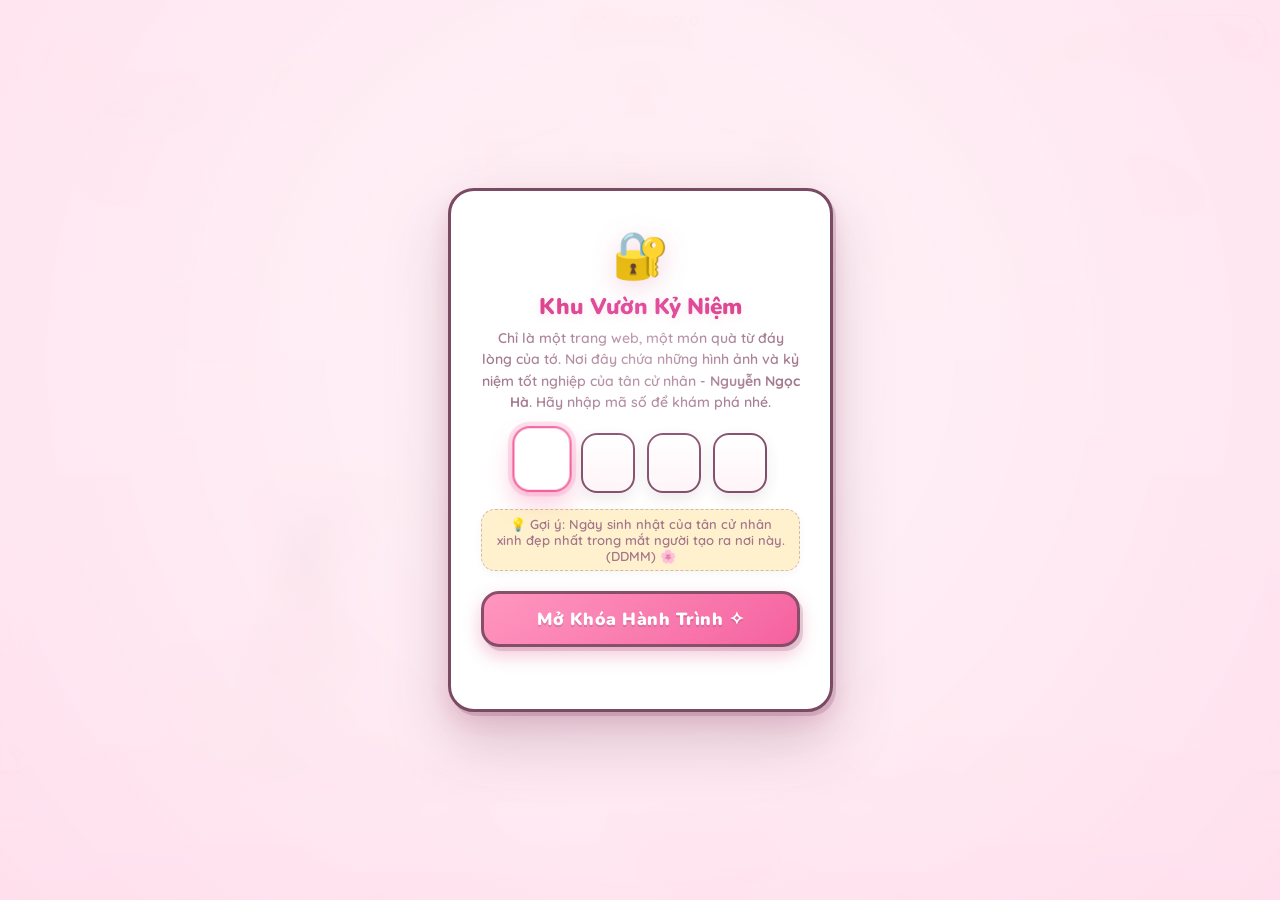
==== commit 975064f2: "100%" ====
--- a/index.html
+++ b/index.html
@@ -2229,19 +2229,28 @@
   
   if(phase==='intro'){
     isTransitioning = true;
-    petalWipe(()=>{ enterJourney(0); isTransitioning = false; });
+    petalWipe(()=>{ 
+      enterJourney(0); 
+      setTimeout(() => { isTransitioning = false; }, 300);
+    });
   } else if(phase==='journey'){
     if(si < N - 1){
       enterJourney(si + 1);
     } else {
       isTransitioning = true;
-      petalWipe(()=>{ enterCelebrate(); isTransitioning = false; });
+      petalWipe(()=>{ 
+        enterCelebrate(); 
+        setTimeout(() => { isTransitioning = false; }, 300);
+      });
     }
   } else if(phase==='celebrate'){
     enterHandover();
   } else if(phase==='handover'){
     isTransitioning = true;
-    petalWipe(()=>{ enterBook(); isTransitioning = false; });
+    petalWipe(()=>{ 
+      enterBook(); 
+      setTimeout(() => { isTransitioning = false; }, 300);
+    });
   } else if(phase==='book'){ 
     if(pageIndex < pages.length - 1){ 
       pageIndex++; 
@@ -2262,11 +2271,17 @@
       enterJourney(si - 1);
     } else {
       isTransitioning = true;
-      petalWipe(()=>{ enterIntro(); isTransitioning = false; });
+      petalWipe(()=>{ 
+        enterIntro(); 
+        setTimeout(() => { isTransitioning = false; }, 300);
+      });
     }
   } else if(phase==='celebrate'){
     isTransitioning = true;
-    petalWipe(()=>{ enterJourney(N - 1); isTransitioning = false; });
+    petalWipe(()=>{ 
+      enterJourney(N - 1); 
+      setTimeout(() => { isTransitioning = false; }, 300);
+    });
   } else if(phase==='handover'){
     enterCelebrate();
   } else if(phase==='book'){ 
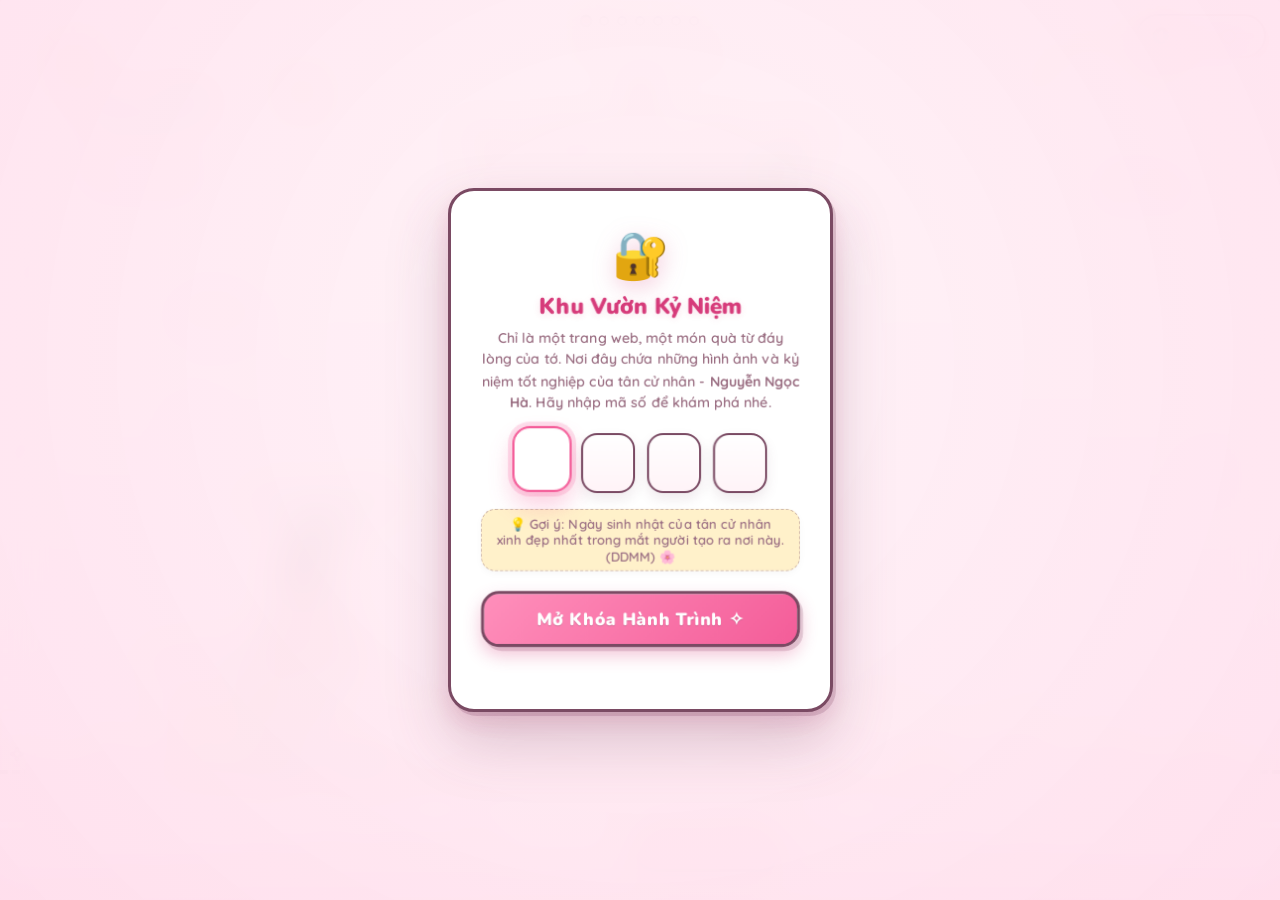
==== commit 74cc24f4: "100%" ====
--- a/index.html
+++ b/index.html
@@ -1403,24 +1403,29 @@
   setTimeout(() => el.remove(), 950);
 }
 
-/* Hoán đổi khung hình liên tục và kích hoạt hiệu ứng bước chân */
+/* Hoán đổi khung hình liên tục và kích hoạt hiệu ứng bước chân (Robust Multi-frame Animation) */
 function frameCycler(imgEl, frames, ms, isDog=false){ 
   let t=null, f=0; 
+  // Preload frames
+  frames.forEach(src => { const i = new Image(); i.src = src; });
+  
   return on=>{ 
+    if(t){ clearInterval(t); t=null; } // Luôn dọn dẹp timer cũ trước
     if(on){ 
-      if(t) return; 
+      f=0;
       t=setInterval(()=>{ 
         f=(f+1)%frames.length; 
-        imgEl.src=frames[f];
-        // Cún 3 frame: rơi dấu chân ở frame 0 và frame 2
-        // Người 6 frame: rơi bụi hồng ở frame 0 và frame 3
-        if(isDog ? (f === 0 || f === 2) : (f === 0 || f === 3)) {
-          spawnPaw(imgEl.parentElement, isDog);
-        }
+        if(imgEl) imgEl.src=frames[f];
+        
+        try {
+          if(imgEl && imgEl.parentElement && (isDog ? (f === 0 || f === 2) : (f === 0 || f === 3))) {
+            spawnPaw(imgEl.parentElement, isDog);
+          }
+        } catch(err){}
       }, ms); 
     } else { 
-      if(t){ clearInterval(t); t=null; } 
-      f=0; imgEl.src=frames[0]; 
+      f=0; 
+      if(imgEl) imgEl.src=frames[0]; 
     } 
   }; 
 }
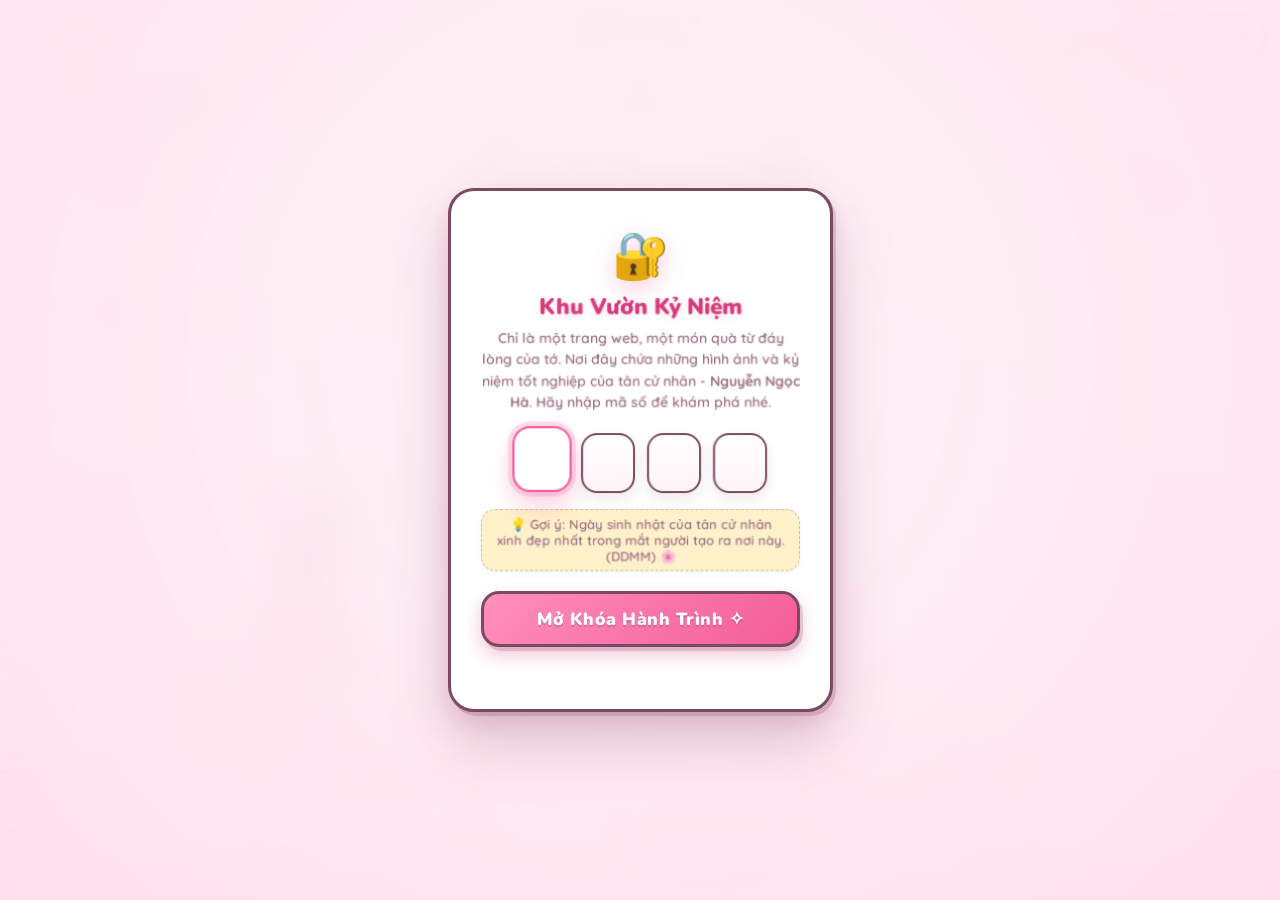
==== commit 93410ede: "100%" ====
--- a/index.html
+++ b/index.html
@@ -1146,7 +1146,12 @@
     "photos/Ha_16.jpg",
     "photos/Ha_17.jpg",
     "photos/Ha_18.jpg",
-    "photos/Ha_19.jpg"
+    "photos/Ha_19.jpg",
+    "photos/Ha_20.jpg",
+    "photos/Ha_21.jpg",
+    "photos/Ha_22.jpg",
+    "photos/Ha_23.jpg",
+    "photos/Ha_24.jpg"
   ],
   messages: [
     { name:"Chikim", emoji:"💞", text:"Mới hồi nào lên plan date ông già 99t giàu có bệnh tật không con cháu nếu rớt NEU mà giờ ae mình tốt nghiệp đại học rồi, chúc mừng bro nhé! Chúc bro ngày càng thành công, nhiều xiền và mong được gặp bro thường xuyên. Lòvé 🌸" },
